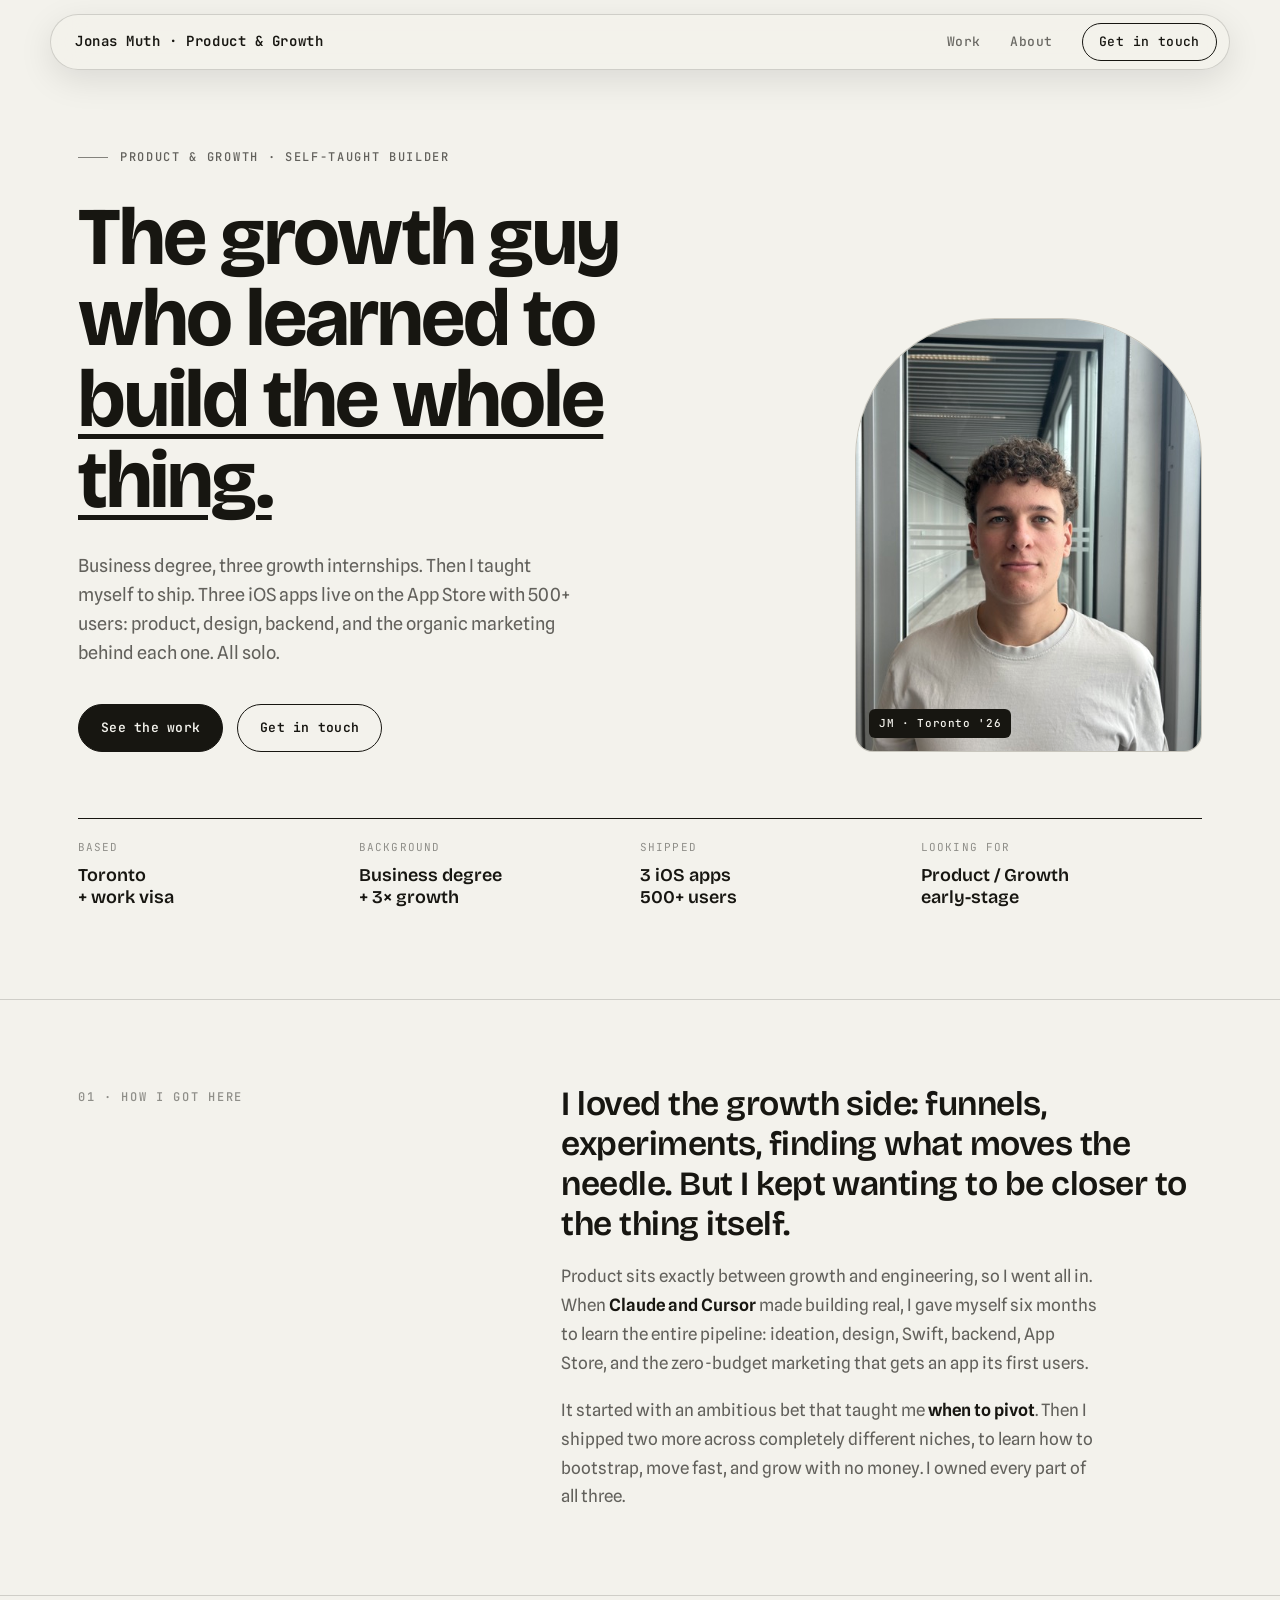
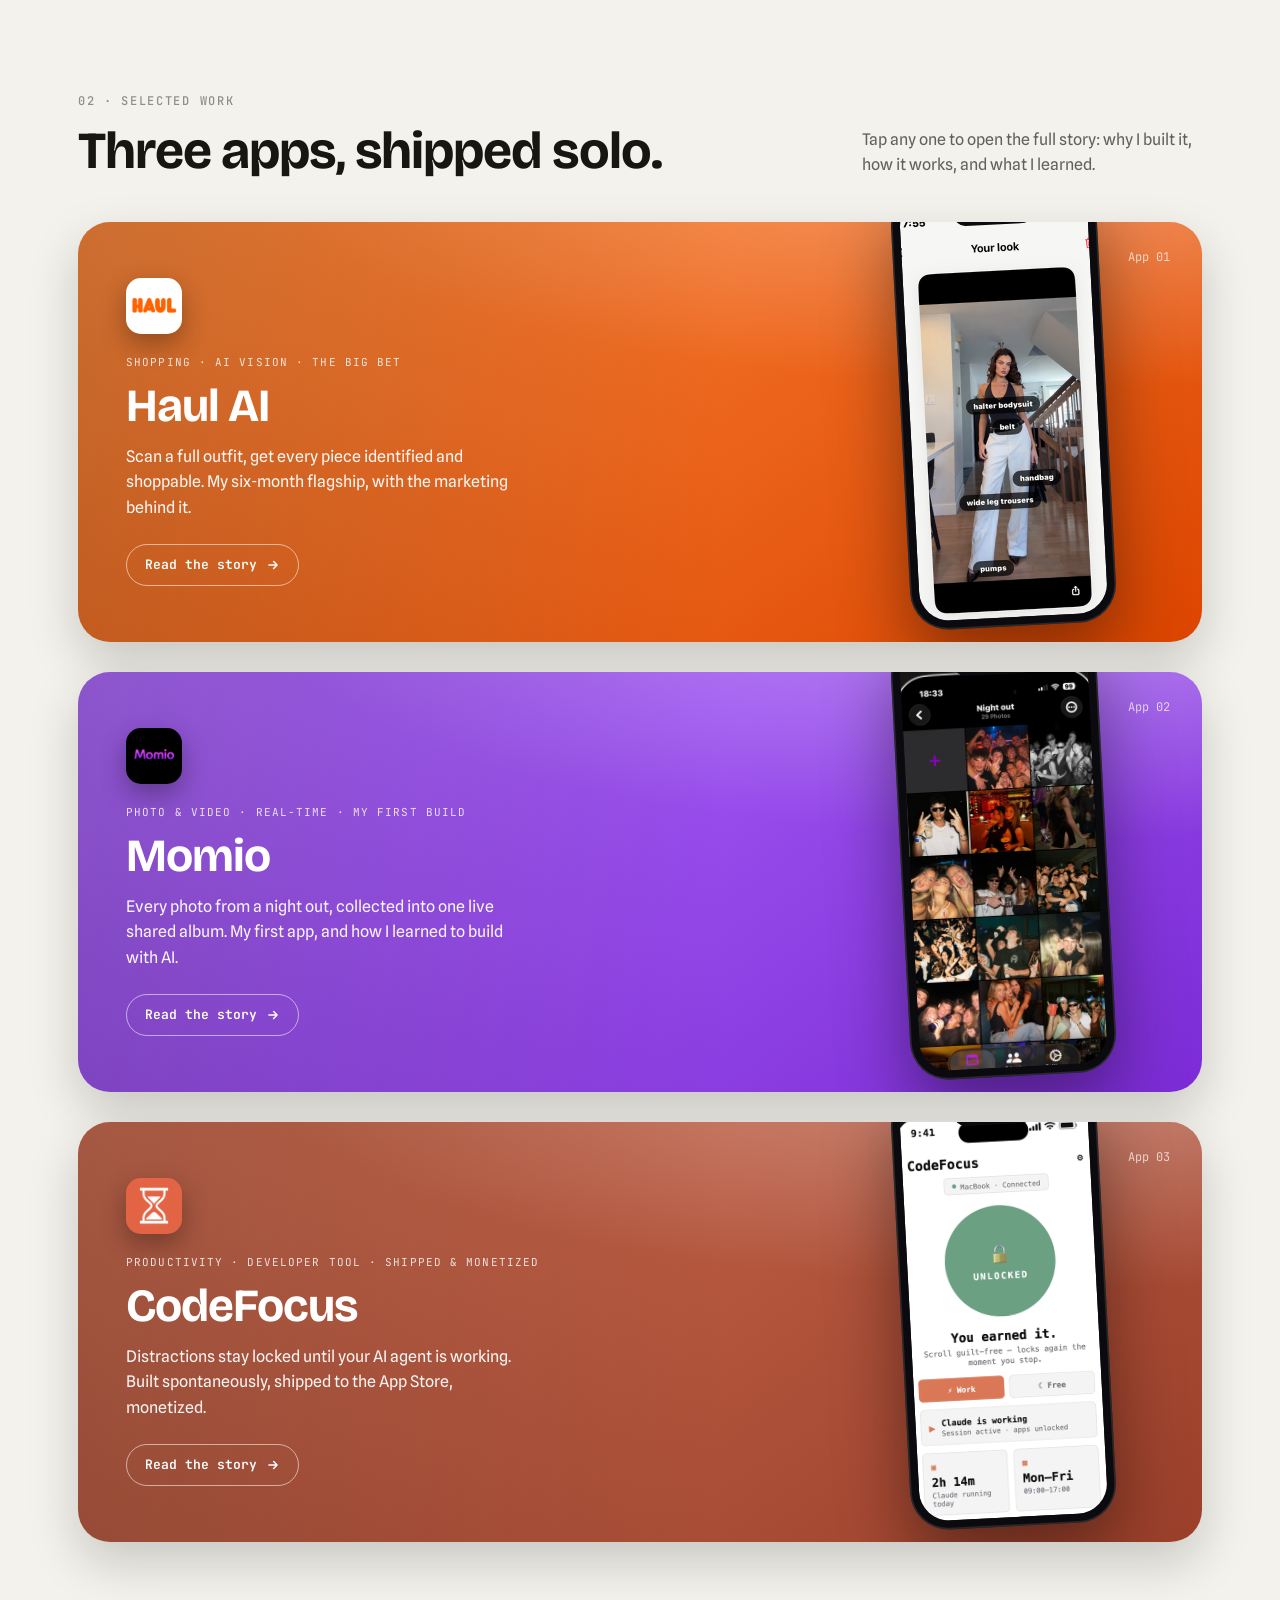
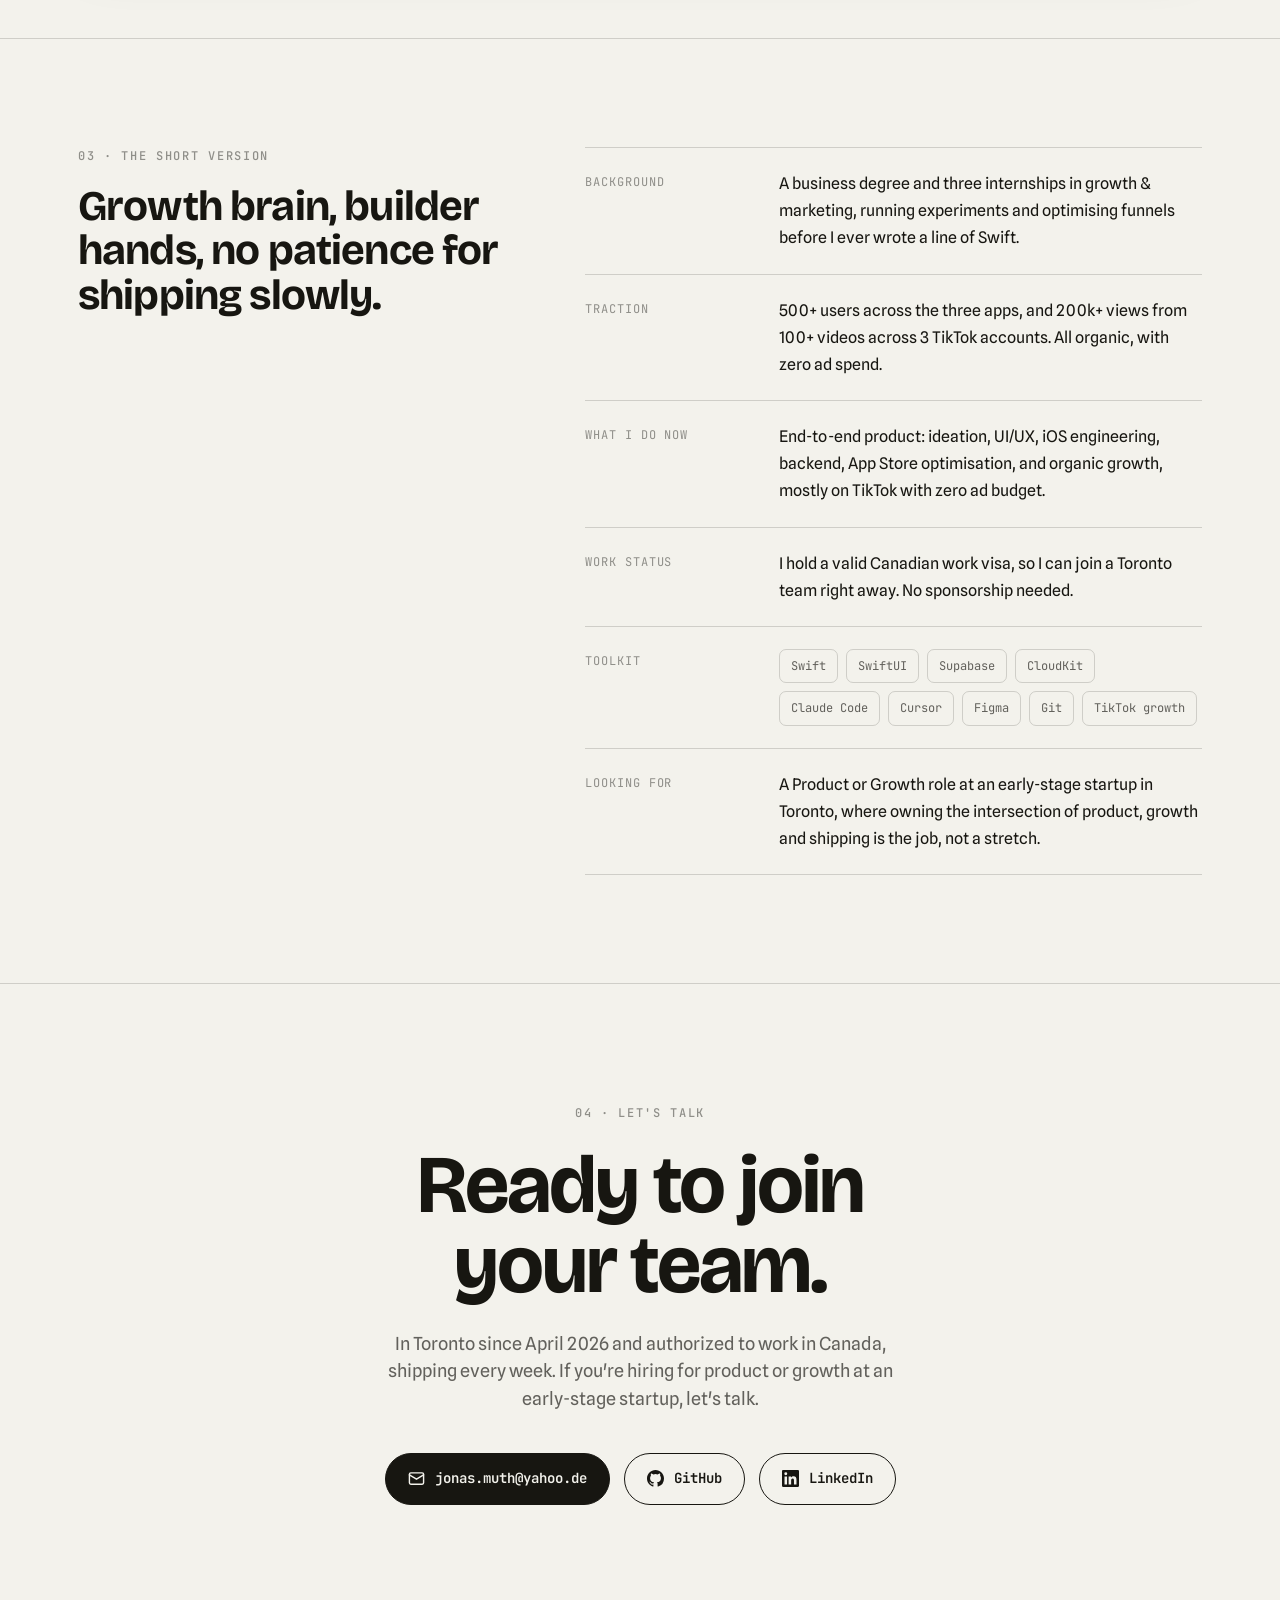
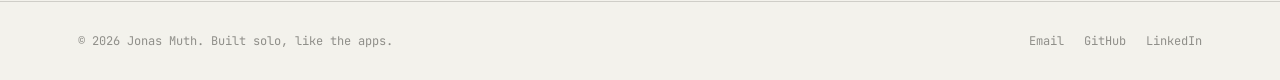
==== index.html @ eb4864bb "Fix oversized card screenshots: crop to clean app screen, object-fit cover - App Store screenshots w" ====
<!DOCTYPE html>
<html lang="en">
<head>
<meta charset="UTF-8">
<meta name="viewport" content="width=device-width, initial-scale=1.0">
<title>Jonas Muth · Product & Growth</title>
<meta name="description" content="Growth-trained, self-taught builder. Three iOS apps shipped solo with 500+ users. Product, design, backend and the organic marketing behind them. Based in Toronto, work-authorized.">
<meta property="og:title" content="Jonas Muth · Product & Growth">
<meta property="og:description" content="The growth guy who learned to build the whole thing. Three apps, shipped solo.">
<meta property="og:type" content="website">
<meta name="twitter:card" content="summary_large_image">
<link rel="preconnect" href="https://fonts.googleapis.com">
<link rel="preconnect" href="https://fonts.gstatic.com" crossorigin>
<link href="https://fonts.googleapis.com/css2?family=Bricolage+Grotesque:opsz,wght@12..96,500;12..96,600;12..96,700;12..96,800&family=Spline+Sans:wght@400;500;600&family=JetBrains+Mono:wght@400;500;600&family=Baloo+2:wght@600;700;800&display=swap" rel="stylesheet">
<link rel="stylesheet" href="style.css">
</head>
<body>

<nav>
  <div class="wrap nav-in">
    <a href="#top" class="brand">Jonas&nbsp;Muth · Product&nbsp;&amp;&nbsp;Growth</a>
    <div class="nav-links">
      <a href="#work">Work</a>
      <a href="#about">About</a>
      <a href="#contact" class="nav-cta mag">Get in touch</a>
    </div>
  </div>
</nav>

<!-- HERO -->
<header class="hero" id="top">
  <div class="wrap">
    <div class="hero-grid">
      <div>
        <div class="hero-eyebrow eyebrow rise"><span class="tick"></span>Product &amp; Growth · Self-taught builder</div>
        <h1 class="rise d1">The growth guy<br>who learned to<br><span class="u">build the whole thing.</span></h1>
        <p class="hero-dek rise d2">Business degree, three growth internships. Then I taught myself to ship. Three iOS apps live on the App Store with 500+ users: product, design, backend, and the organic marketing behind each one. All solo.</p>
        <div class="hero-actions rise d3">
          <a href="#work" class="btn btn-fill mag">See the work</a>
          <a href="#contact" class="btn btn-line mag">Get in touch</a>
        </div>
      </div>
      <div class="hero-portrait rise d2">
        <div class="portrait-frame"><img src="profile.jpg" alt="Jonas Muth"></div>
        <div class="portrait-cap mono">JM · Toronto '26</div>
      </div>
    </div>
    <dl class="ledger rise">
      <div><dt>Based</dt><dd>Toronto<br>+ work visa</dd></div>
      <div><dt>Background</dt><dd>Business degree<br>+ 3× growth</dd></div>
      <div><dt>Shipped</dt><dd>3 iOS apps<br>500+ users</dd></div>
      <div><dt>Looking for</dt><dd>Product / Growth<br>early-stage</dd></div>
    </dl>
  </div>
</header>

<!-- CREDO -->
<section class="credo">
  <div class="wrap credo-grid">
    <div class="credo-side rise"><span class="eyebrow">01 · How I got here</span></div>
    <div class="rise d1">
      <h2>I loved the growth side: funnels, experiments, finding what moves the needle. But I kept wanting to be closer to the thing itself.</h2>
      <p>Product sits exactly between growth and engineering, so I went all in. When <strong>Claude and Cursor</strong> made building real, I gave myself six months to learn the entire pipeline: ideation, design, Swift, backend, App Store, and the zero-budget marketing that gets an app its first users.</p>
      <p>It started with an ambitious bet that taught me <strong>when to pivot</strong>. Then I shipped two more across completely different niches, to learn how to bootstrap, move fast, and grow with no money. I owned every part of all three.</p>
    </div>
  </div>
</section>

<!-- SELECTED WORK -->
<section class="work" id="work">
  <div class="wrap">
    <div class="work-head">
      <div class="rise">
        <span class="eyebrow">02 · Selected work</span>
        <h2>Three apps, shipped solo.</h2>
      </div>
      <p class="rise d1">Tap any one to open the full story: why I built it, how it works, and what I learned.</p>
    </div>

    <div class="cards">
      <a class="card rise" href="haul.html" style="--g1:#FF8A3D;--g2:#DC4500;--ink:#fff">
        <div class="card-copy">
          <img src="haul-icon.png" alt="Haul AI" class="card-ic">
          <div class="card-kicker">Shopping · AI vision · The big bet</div>
          <div class="card-name">Haul AI</div>
          <p class="card-line">Scan a full outfit, get every piece identified and shoppable. My six-month flagship, with the marketing behind it.</p>
          <span class="card-go">Read the story <svg viewBox="0 0 24 24" fill="none" stroke="currentColor" stroke-width="2.5" stroke-linecap="round" stroke-linejoin="round"><path d="M5 12h14M13 6l6 6-6 6"/></svg></span>
        </div>
        <div class="card-stage">
          <div class="phone"><span class="phone-island"></span><img src="card-haul.png" alt="Haul app preview" loading="lazy"></div>
        </div>
        <span class="card-arrow">App 01</span>
      </a>

      <a class="card rise d1" href="momio.html" style="--g1:#B06BFF;--g2:#7C2BD6;--ink:#fff">
        <div class="card-copy">
          <img src="momio-icon.png" alt="Momio" class="card-ic">
          <div class="card-kicker">Photo &amp; Video · Real-time · My first build</div>
          <div class="card-name">Momio</div>
          <p class="card-line">Every photo from a night out, collected into one live shared album. My first app, and how I learned to build with AI.</p>
          <span class="card-go">Read the story <svg viewBox="0 0 24 24" fill="none" stroke="currentColor" stroke-width="2.5" stroke-linecap="round" stroke-linejoin="round"><path d="M5 12h14M13 6l6 6-6 6"/></svg></span>
        </div>
        <div class="card-stage">
          <div class="phone"><span class="phone-island"></span><img src="card-momio.png" alt="Momio app preview" loading="lazy"></div>
        </div>
        <span class="card-arrow">App 02</span>
      </a>

      <a class="card rise d2" href="codefocus.html" style="--g1:#CE6E52;--g2:#9B3F2A;--ink:#fff">
        <div class="card-copy">
          <img src="codefocus-icon.png" alt="CodeFocus" class="card-ic">
          <div class="card-kicker">Productivity · Developer tool · Shipped &amp; monetized</div>
          <div class="card-name">CodeFocus</div>
          <p class="card-line">Distractions stay locked until your AI agent is working. Built spontaneously, shipped to the App Store, monetized.</p>
          <span class="card-go">Read the story <svg viewBox="0 0 24 24" fill="none" stroke="currentColor" stroke-width="2.5" stroke-linecap="round" stroke-linejoin="round"><path d="M5 12h14M13 6l6 6-6 6"/></svg></span>
        </div>
        <div class="card-stage">
          <div class="phone"><span class="phone-island"></span><img src="card-codefocus.png" alt="CodeFocus app preview" loading="lazy"></div>
        </div>
        <span class="card-arrow">App 03</span>
      </a>
    </div>
  </div>
</section>

<!-- ABOUT -->
<section class="about" id="about">
  <div class="wrap about-grid">
    <div class="rise">
      <span class="eyebrow">03 · The short version</span>
      <h2>Growth brain, builder hands, no patience for shipping slowly.</h2>
    </div>
    <dl class="about-rows rise d1">
      <div class="arow"><dt>Background</dt><dd>A business degree and three internships in growth &amp; marketing, running experiments and optimising funnels before I ever wrote a line of Swift.</dd></div>
      <div class="arow"><dt>Traction</dt><dd>500+ users across the three apps, and 200k+ views from 100+ videos across 3 TikTok accounts. All organic, with zero ad spend.</dd></div>
      <div class="arow"><dt>What I do now</dt><dd>End-to-end product: ideation, UI/UX, iOS engineering, backend, App Store optimisation, and organic growth, mostly on TikTok with zero ad budget.</dd></div>
      <div class="arow"><dt>Work status</dt><dd>I hold a valid Canadian work visa, so I can join a Toronto team right away. No sponsorship needed.</dd></div>
      <div class="arow"><dt>Toolkit</dt><dd><div class="tags"><span>Swift</span><span>SwiftUI</span><span>Supabase</span><span>CloudKit</span><span>Claude Code</span><span>Cursor</span><span>Figma</span><span>Git</span><span>TikTok growth</span></div></dd></div>
      <div class="arow"><dt>Looking for</dt><dd>A Product or Growth role at an early-stage startup in Toronto, where owning the intersection of product, growth and shipping is the job, not a stretch.</dd></div>
    </dl>
  </div>
</section>

<!-- CONTACT -->
<section class="contact" id="contact">
  <div class="wrap">
    <span class="eyebrow rise">04 · Let's talk</span>
    <h2 class="rise d1">Ready to join<br>your team.</h2>
    <p class="rise d2">In Toronto since April 2026 and authorized to work in Canada, shipping every week. If you're hiring for product or growth at an early-stage startup, let's talk.</p>
    <div class="contact-links rise d2">
      <a class="clink primary mag" href="mailto:jonas.muth@yahoo.de">
        <svg viewBox="0 0 24 24" fill="none" stroke="currentColor" stroke-width="2" stroke-linecap="round" stroke-linejoin="round"><rect x="2" y="4" width="20" height="16" rx="2"/><path d="m22 7-10 6L2 7"/></svg>
        jonas.muth@yahoo.de</a>
      <a class="clink mag" href="https://github.com/jonasmuth04-pixel" target="_blank" rel="noopener">
        <svg viewBox="0 0 24 24" fill="currentColor"><path d="M12 0C5.37 0 0 5.37 0 12c0 5.3 3.44 9.8 8.21 11.39.6.11.82-.26.82-.58v-2.23c-3.34.73-4.04-1.42-4.04-1.42-.55-1.39-1.34-1.76-1.34-1.76-1.08-.74.09-.73.09-.73 1.2.09 1.83 1.24 1.83 1.24 1.07 1.83 2.81 1.3 3.5 1 .1-.78.42-1.3.76-1.6-2.66-.3-5.47-1.33-5.47-5.93 0-1.31.47-2.38 1.24-3.22-.13-.3-.54-1.52.12-3.18 0 0 1-.32 3.3 1.23a11.5 11.5 0 0 1 6 0c2.28-1.55 3.29-1.23 3.29-1.23.66 1.66.25 2.88.12 3.18.77.84 1.23 1.91 1.23 3.22 0 4.61-2.81 5.63-5.49 5.92.43.37.81 1.1.81 2.22v3.29c0 .32.22.7.83.58A12 12 0 0 0 24 12c0-6.63-5.37-12-12-12z"/></svg>
        GitHub</a>
      <a class="clink mag" href="https://linkedin.com/in/jonasmuth" target="_blank" rel="noopener">
        <svg viewBox="0 0 24 24" fill="currentColor"><path d="M20.45 20.45h-3.55v-5.57c0-1.33-.03-3.04-1.85-3.04-1.86 0-2.14 1.45-2.14 2.94v5.67H9.35V9h3.41v1.56h.05c.48-.9 1.64-1.85 3.37-1.85 3.6 0 4.27 2.37 4.27 5.46v6.28zM5.34 7.43a2.06 2.06 0 1 1 0-4.12 2.06 2.06 0 0 1 0 4.12zM7.12 20.45H3.56V9h3.56v11.45zM22.22 0H1.77C.79 0 0 .77 0 1.73v20.54C0 23.23.79 24 1.77 24h20.45c.98 0 1.78-.77 1.78-1.73V1.73C24 .77 23.2 0 22.22 0z"/></svg>
        LinkedIn</a>
    </div>
  </div>
</section>

<footer>
  <div class="wrap foot">
    <span>© 2026 Jonas Muth. Built solo, like the apps.</span>
    <span class="foot-l">
      <a href="mailto:jonas.muth@yahoo.de">Email</a>
      <a href="https://github.com/jonasmuth04-pixel" target="_blank" rel="noopener">GitHub</a>
      <a href="https://linkedin.com/in/jonasmuth" target="_blank" rel="noopener">LinkedIn</a>
    </span>
  </div>
</footer>

<script src="app.js"></script>
</body>
</html>
---- style.css ----
/* =========================================================
   Jonas Muth · shared styles (homepage + app case studies)
   One consistent frame; app pages re-theme via body.theme-*
   ========================================================= */
:root{
  --bg:#F3F2EC;
  --bg-2:#EAE8DF;
  --fg:#171611;
  --muted:rgba(23,22,17,.66);
  --faint:rgba(23,22,17,.45);
  --line:rgba(23,22,17,.16);
  --line-soft:rgba(23,22,17,.09);
  --accent:#171611;
  --btn-bg:#171611;
  --btn-fg:#F3F2EC;
  --cur:#171611;

  --display:'Bricolage Grotesque',sans-serif;
  --body:'Spline Sans',-apple-system,BlinkMacSystemFont,sans-serif;
  --mono:'JetBrains Mono',ui-monospace,monospace;
  --round:'Baloo 2',sans-serif;
}

/* ---- app themes (applied to <body>) ---- */
body.theme-haul{
  --bg:#FFFFFF;--bg-2:#FFF6EF;--fg:#171411;
  --muted:rgba(23,20,17,.66);--faint:rgba(23,20,17,.45);
  --line:rgba(23,20,17,.14);--line-soft:rgba(23,20,17,.08);
  --accent:#FF5A00;--btn-bg:#FF5A00;--btn-fg:#fff;--cur:#FF5A00;
}
body.theme-momio{
  --bg:#0A0810;--bg-2:#140e1d;--fg:#F3EAFB;
  --muted:rgba(243,234,251,.72);--faint:rgba(243,234,251,.45);
  --line:rgba(243,234,251,.16);--line-soft:rgba(243,234,251,.08);
  --accent:#C77DFF;--btn-bg:#A855F7;--btn-fg:#fff;--cur:#C77DFF;
}
body.theme-cf{
  --bg:#BD5740;--bg-2:#a8482f;--fg:#FBEEE4;
  --muted:rgba(251,238,228,.82);--faint:rgba(251,238,228,.55);
  --line:rgba(251,238,228,.22);--line-soft:rgba(251,238,228,.12);
  --accent:#FFF6EE;--btn-bg:#2C1109;--btn-fg:#FBEEE4;--cur:#FBEEE4;
}

*,*::before,*::after{margin:0;padding:0;box-sizing:border-box}
html{scroll-behavior:smooth;-webkit-font-smoothing:antialiased;-moz-osx-font-smoothing:grayscale}
body{font-family:var(--body);background:var(--bg);color:var(--fg);line-height:1.55;overflow-x:hidden;transition:background .3s,color .3s}
a{color:inherit;text-decoration:none}
img{display:block;max-width:100%}
::selection{background:var(--accent);color:var(--bg)}
:focus-visible{outline:2.5px solid currentColor;outline-offset:3px;border-radius:2px}

.wrap{max-width:1180px;margin:0 auto;padding:0 28px}
.narrow{max-width:780px}
.mono{font-family:var(--mono);font-weight:500;letter-spacing:.02em}
.eyebrow{font-family:var(--mono);font-size:12px;font-weight:500;letter-spacing:.14em;text-transform:uppercase}

/* ============ NAV (floating pill) ============ */
nav{position:fixed;top:14px;left:0;right:0;z-index:200}
.nav-in{display:flex;align-items:center;justify-content:space-between;height:56px;
  padding:0 12px 0 24px;border-radius:999px;
  background:color-mix(in srgb,var(--bg) 80%,transparent);
  backdrop-filter:blur(16px) saturate(1.4);-webkit-backdrop-filter:blur(16px) saturate(1.4);
  border:1px solid var(--line);box-shadow:0 10px 34px rgba(0,0,0,.10)}
.brand{font-family:var(--mono);font-weight:600;font-size:14px;letter-spacing:.04em}
.nav-links{display:flex;align-items:center;gap:30px}
.nav-links a{font-family:var(--mono);font-size:13px;font-weight:500;letter-spacing:.03em;opacity:.62;transition:opacity .2s}
.nav-links a:hover{opacity:1}
.nav-cta{border:1.5px solid currentColor;border-radius:999px;padding:8px 16px;opacity:1!important}

/* ============ BUTTONS ============ */
.btn{font-family:var(--mono);font-size:13px;font-weight:600;letter-spacing:.02em;padding:13px 22px;border-radius:999px;border:1.5px solid var(--fg);transition:transform .18s,background .18s,color .18s,gap .2s;cursor:pointer;display:inline-flex;align-items:center;gap:8px}
.btn svg{width:15px;height:15px}
.btn-fill{background:var(--btn-bg);color:var(--btn-fg);border-color:var(--btn-bg)}
.btn-fill:hover{transform:translateY(-2px)}
.btn-line:hover{background:var(--fg);color:var(--bg)}
body.theme-momio .btn-fill{background:linear-gradient(120deg,#A855F7,#FF5BD8);border-color:transparent}

/* ============ HERO (homepage) ============ */
.hero{padding:148px 0 86px;border-bottom:1px solid var(--line)}
.hero-grid{display:grid;grid-template-columns:1.35fr .65fr;gap:56px;align-items:end}
.hero-eyebrow{display:flex;align-items:center;gap:12px;color:var(--muted);margin-bottom:30px}
.hero-eyebrow .tick{width:30px;height:1px;background:var(--fg);opacity:.5}
.hero h1{font-family:var(--display);font-weight:700;font-size:clamp(40px,6.4vw,82px);line-height:.99;letter-spacing:-.025em}
.hero h1 .u{text-decoration:underline;text-decoration-thickness:.06em;text-underline-offset:.1em}
.hero-dek{margin-top:30px;max-width:46ch;font-size:18px;color:var(--muted);line-height:1.62}
.hero-actions{margin-top:36px;display:flex;gap:14px;flex-wrap:wrap}
.hero-portrait{position:relative}
.portrait-frame{position:relative;aspect-ratio:4/5;border-radius:140px 140px 18px 18px;overflow:hidden;border:1px solid var(--line);background:var(--bg-2)}
.portrait-frame img{width:100%;height:100%;object-fit:cover;object-position:center 38%;filter:grayscale(.12) contrast(1.02)}
.portrait-cap{position:absolute;left:14px;bottom:14px;font-family:var(--mono);font-size:11px;letter-spacing:.06em;background:var(--fg);color:var(--bg);padding:6px 10px;border-radius:6px}

.ledger{margin-top:66px;border-top:1px solid var(--fg);display:grid;grid-template-columns:repeat(4,1fr)}
.ledger div{padding:20px 22px 4px 0}
.ledger dt{font-family:var(--mono);font-size:11px;letter-spacing:.1em;text-transform:uppercase;color:var(--faint);margin-bottom:8px}
.ledger dd{font-family:var(--display);font-weight:600;font-size:18px;line-height:1.25}

/* ============ CREDO ============ */
.credo{padding:84px 0;border-bottom:1px solid var(--line)}
.credo-grid{display:grid;grid-template-columns:.4fr .6fr;gap:56px}
.credo .eyebrow{color:var(--faint)}
.credo h2{font-family:var(--display);font-weight:600;font-size:clamp(24px,3vw,34px);line-height:1.18;letter-spacing:-.015em}
.credo p{font-size:17px;color:var(--muted);line-height:1.7;margin-top:18px;max-width:54ch}
.credo p strong{color:var(--fg);font-weight:600}
.credo-side{align-self:start;position:sticky;top:96px}

/* ============ SELECTED WORK (homepage cards) ============ */
.work{padding:96px 0;border-bottom:1px solid var(--line)}
.work-head{display:flex;align-items:flex-end;justify-content:space-between;gap:24px;margin-bottom:44px}
.work-head .eyebrow{color:var(--faint);display:block;margin-bottom:14px}
.work-head h2{font-family:var(--display);font-weight:700;font-size:clamp(30px,4.4vw,52px);letter-spacing:-.02em;line-height:1.02}
.work-head p{color:var(--muted);font-size:16px;max-width:34ch}

.cards{display:flex;flex-direction:column;gap:30px}

/* gradient showcase card with embedded iPhone preview */
.card{position:relative;display:grid;grid-template-columns:1.1fr .9fr;gap:24px;align-items:center;
  min-height:420px;padding:46px 48px;border-radius:32px;overflow:hidden;color:var(--ink);
  background:linear-gradient(145deg,var(--g1),var(--g2));
  box-shadow:0 20px 50px rgba(0,0,0,.18);
  transition:transform .4s cubic-bezier(.2,.7,.2,1),box-shadow .4s;
  transform-origin:center;will-change:transform}
.card::before{content:"";position:absolute;inset:0;z-index:0;pointer-events:none;
  background:radial-gradient(130% 92% at 90% -12%,rgba(255,255,255,.30),transparent 56%)}
.card::after{content:"";position:absolute;inset:0;z-index:0;pointer-events:none;
  background:linear-gradient(90deg,rgba(0,0,0,.20),transparent 58%)}
.card:hover{transform:scale(1.025);box-shadow:0 46px 100px rgba(0,0,0,.30);z-index:5}

.card-copy{position:relative;z-index:2}
.card-ic{width:56px;height:56px;border-radius:15px;box-shadow:0 10px 26px rgba(0,0,0,.30);margin-bottom:20px}
.card-kicker{font-family:var(--mono);font-size:11px;letter-spacing:.1em;text-transform:uppercase;color:var(--ink);opacity:.82;margin-bottom:12px}
.card-name{font-family:var(--display);font-weight:700;font-size:clamp(30px,3.6vw,46px);letter-spacing:-.02em;line-height:1.02}
.card-line{font-size:16px;color:var(--ink);opacity:.94;margin-top:14px;max-width:40ch;line-height:1.58}
.card-go{display:inline-flex;align-items:center;gap:9px;font-family:var(--mono);font-size:13px;font-weight:600;margin-top:24px;
  border:1.5px solid color-mix(in srgb,var(--ink) 55%,transparent);padding:10px 18px;border-radius:999px;
  transition:gap .22s,background .22s,border-color .22s}
.card-go svg{width:14px;height:14px;transition:transform .2s}
.card:hover .card-go{background:color-mix(in srgb,var(--ink) 16%,transparent);border-color:transparent;gap:13px}
.card:hover .card-go svg{transform:translateX(3px)}
.card-arrow{position:absolute;top:26px;right:32px;z-index:2;font-family:var(--mono);font-size:12px;color:var(--ink);opacity:.7;white-space:nowrap}

/* phone mockup — bleeds off the bottom edge, straightens on hover */
.card-stage{position:relative;align-self:stretch;z-index:1}
.phone{position:absolute;right:8%;bottom:-30px;width:206px;aspect-ratio:9/19.3;padding:9px;border-radius:38px;background:#0b0b0f;
  box-shadow:0 30px 70px rgba(0,0,0,.42),inset 0 0 0 1.6px rgba(255,255,255,.12);
  transform:rotate(-3deg);transform-origin:bottom center;
  transition:transform .4s cubic-bezier(.2,.7,.2,1)}
.card:hover .phone{transform:rotate(0deg) translateY(-10px)}
.phone img{width:100%;height:100%;object-fit:cover;object-position:center top;border-radius:30px;display:block}
.phone-island{position:absolute;top:19px;left:50%;transform:translateX(-50%);width:78px;height:21px;background:#0b0b0f;border-radius:12px;z-index:3}

/* ============ ABOUT ============ */
.about{padding:108px 0;border-bottom:1px solid var(--line)}
.about-grid{display:grid;grid-template-columns:.42fr .58fr;gap:60px}
.about .eyebrow{color:var(--faint);display:block;margin-bottom:18px}
.about h2{font-family:var(--display);font-weight:700;font-size:clamp(28px,3.6vw,42px);letter-spacing:-.02em;line-height:1.06}
.about-rows{display:flex;flex-direction:column}
.arow{display:grid;grid-template-columns:170px 1fr;gap:24px;padding:22px 0;border-top:1px solid var(--line)}
.arow:last-child{border-bottom:1px solid var(--line)}
.arow dt{font-family:var(--mono);font-size:12px;letter-spacing:.08em;text-transform:uppercase;color:var(--faint);padding-top:3px}
.arow dd{font-size:16px;line-height:1.7;color:var(--fg)}
.tags{display:flex;flex-wrap:wrap;gap:8px}
.tags span{font-family:var(--mono);font-size:12px;border:1px solid var(--line);border-radius:7px;padding:6px 11px;color:var(--muted)}

/* ============ CONTACT ============ */
.contact{padding:120px 0 96px;text-align:center}
.contact .eyebrow{color:var(--faint);display:block;margin-bottom:22px}
.contact h2{font-family:var(--display);font-weight:700;font-size:clamp(38px,6.4vw,84px);line-height:.98;letter-spacing:-.025em}
.contact p{max-width:46ch;margin:24px auto 40px;color:var(--muted);font-size:18px}
.contact-links{display:flex;gap:14px;justify-content:center;flex-wrap:wrap}
.clink{display:inline-flex;align-items:center;gap:10px;font-family:var(--mono);font-size:14px;font-weight:600;padding:14px 22px;border-radius:999px;border:1.5px solid var(--fg);transition:transform .18s,background .18s,color .18s}
.clink:hover{transform:translateY(-2px);background:var(--fg);color:var(--bg)}
.clink svg{width:17px;height:17px}
.clink.primary{background:var(--btn-bg);color:var(--btn-fg);border-color:var(--btn-bg)}

/* ============ FOOTER ============ */
footer{padding:30px 0;border-top:1px solid var(--line)}
.foot{display:flex;align-items:center;justify-content:space-between;font-family:var(--mono);font-size:12px;color:var(--faint)}
.foot a{transition:color .2s}.foot a:hover{color:var(--fg)}
.foot-l{display:flex;gap:20px}

/* =========================================================
   APP CASE-STUDY PAGE
   ========================================================= */
.case{padding:128px 0 0}
.crumb{font-family:var(--mono);font-size:12px;letter-spacing:.06em;color:var(--faint);margin-bottom:34px;display:flex;gap:8px;align-items:center}
.crumb a:hover{color:var(--fg)}
.case-hero{display:grid;grid-template-columns:1.1fr .9fr;gap:60px;align-items:center}
.case-icon{width:72px;height:72px;border-radius:17px;box-shadow:0 12px 32px rgba(0,0,0,.2);margin-bottom:24px}
.case-kicker{font-family:var(--mono);font-size:12px;letter-spacing:.12em;text-transform:uppercase;color:var(--accent);margin-bottom:14px}
.case h1{font-size:clamp(46px,6.6vw,84px);line-height:.96;letter-spacing:-.02em;margin-bottom:20px}
.case-lede{font-size:21px;color:var(--muted);line-height:1.5;max-width:30ch;margin-bottom:30px}
.case-shot{width:300px;justify-self:center;border-radius:30px;box-shadow:0 44px 100px rgba(0,0,0,.36)}
body.theme-momio .case-shot,body.theme-cf .case-shot{border:1px solid var(--line)}

/* app display fonts */
body.theme-haul .case h1,body.theme-momio .case h1{font-family:var(--round);font-weight:800}
body.theme-cf .case h1{font-family:var(--display);font-weight:700}
body.theme-haul .case h1{color:var(--accent)}
body.theme-momio .case h1{background:linear-gradient(120deg,#C77DFF,#FF5BD8);-webkit-background-clip:text;background-clip:text;-webkit-text-fill-color:transparent}

/* meta + tech */
.meta{display:grid;grid-template-columns:repeat(4,1fr);gap:1px;background:var(--line);border:1px solid var(--line);border-radius:16px;overflow:hidden;margin:80px 0 28px}
.meta div{background:var(--bg);padding:20px 22px}
.meta dt{font-family:var(--mono);font-size:11px;letter-spacing:.1em;text-transform:uppercase;color:var(--faint);margin-bottom:8px}
.meta dd{font-family:var(--display);font-weight:600;font-size:16px;line-height:1.3}
.meta dd a{color:var(--accent)}
.techrow{display:flex;flex-wrap:wrap;gap:8px;margin-bottom:8px}
.techrow span{font-family:var(--mono);font-size:12px;font-weight:500;padding:6px 12px;border-radius:999px;border:1px solid var(--line);color:var(--muted)}

/* sections */
.sec{padding:64px 0;border-top:1px solid var(--line)}
.sec:first-of-type{border-top:0}
.sec-num{font-family:var(--mono);font-size:12px;letter-spacing:.12em;color:var(--accent);margin-bottom:14px}
.sec h2{font-family:var(--display);font-weight:700;font-size:clamp(26px,3.4vw,40px);letter-spacing:-.02em;line-height:1.08;margin-bottom:22px;max-width:20ch}
.sec p{font-size:17px;line-height:1.75;color:var(--muted);max-width:64ch;margin-bottom:16px}
.sec p strong{color:var(--fg);font-weight:600}
.howlist{list-style:none;margin:8px 0 0;max-width:64ch}
.howlist li{position:relative;padding:16px 0 16px 30px;border-top:1px solid var(--line-soft);font-size:16px;line-height:1.6;color:var(--muted)}
.howlist li::before{content:"";position:absolute;left:0;top:23px;width:9px;height:9px;border-radius:3px;background:var(--accent)}
.howlist li b{color:var(--fg);font-weight:600}

/* stat callout */
.callout{display:flex;flex-wrap:wrap;gap:44px;padding:38px 0 6px}
.callout div{display:flex;flex-direction:column}
.callout b{font-family:var(--round);font-weight:800;font-size:clamp(34px,5vw,52px);line-height:1;color:var(--accent)}
body.theme-cf .callout b{color:var(--fg)}
.callout span{font-family:var(--mono);font-size:12px;letter-spacing:.05em;text-transform:uppercase;color:var(--faint);margin-top:9px}

/* next-app CTA */
.next{padding:50px 0 90px;border-top:1px solid var(--line)}
.next a{display:flex;align-items:center;justify-content:space-between;gap:24px;padding:34px 36px;border:1px solid var(--line);border-radius:22px;background:var(--bg-2);transition:transform .25s,box-shadow .25s}
.next a:hover{transform:translateY(-3px);box-shadow:0 24px 56px rgba(0,0,0,.16)}
.next .nx-lab{font-family:var(--mono);font-size:11px;letter-spacing:.1em;text-transform:uppercase;color:var(--faint);margin-bottom:8px}
.next .nx-name{font-family:var(--display);font-weight:700;font-size:clamp(26px,3.4vw,40px);letter-spacing:-.01em}
.next .nx-arrow{font-size:30px}

/* ============ MOTION ============ */
.rise{opacity:0;transform:translateY(22px);transition:opacity .7s cubic-bezier(.2,.7,.2,1),transform .7s cubic-bezier(.2,.7,.2,1)}
.rise.in{opacity:1;transform:none}
.d1{transition-delay:.06s}.d2{transition-delay:.12s}.d3{transition-delay:.18s}

/* ============ CUSTOM CURSOR ============ */
.cursor-dot,.cursor-ring{position:fixed;top:0;left:0;z-index:9999;pointer-events:none;border-radius:50%;opacity:0;transition:opacity .35s}
.cursor-dot{width:6px;height:6px;background:var(--cur);margin:-3px 0 0 -3px}
.cursor-ring{width:36px;height:36px;border:1.5px solid var(--cur);margin:-18px 0 0 -18px;
  transition:width .26s cubic-bezier(.2,.7,.2,1),height .26s cubic-bezier(.2,.7,.2,1),margin .26s cubic-bezier(.2,.7,.2,1),background .26s,opacity .35s}
.cursor-ring.hot{width:58px;height:58px;margin:-29px 0 0 -29px;background:color-mix(in srgb,var(--cur) 14%,transparent)}
.cursor-ring.tap{width:26px;height:26px;margin:-13px 0 0 -13px}
body.cur-on{cursor:none}
body.cur-on a,body.cur-on button,body.cur-on .tilt{cursor:none}
body.cur-on.cur-live .cursor-dot,body.cur-on.cur-live .cursor-ring{opacity:1}
.mag{will-change:transform}
.tilt{transition:transform .3s cubic-bezier(.2,.7,.2,1)}

/* ============ RESPONSIVE ============ */
@media(max-width:920px){
  .hero-grid{grid-template-columns:1fr;gap:40px}
  .hero-portrait{max-width:300px}
  .ledger{grid-template-columns:1fr 1fr}
  .ledger div{padding-bottom:16px}
  .credo-grid,.about-grid{grid-template-columns:1fr;gap:30px}
  .credo-side{position:static}
  .work-head{flex-direction:column;align-items:flex-start}
  .card{grid-template-columns:1fr;min-height:0;padding:34px 28px 0;gap:0;overflow:hidden}
  .card:hover{transform:none}
  .card-stage{min-height:368px;margin-top:26px}
  .phone{position:absolute;left:50%;right:auto;bottom:-40px;transform:translateX(-50%) rotate(0);width:208px}
  .card:hover .phone{transform:translateX(-50%) translateY(-8px)}
  .card-arrow{display:none}
  .case-hero{grid-template-columns:1fr;gap:42px}
  .case-shot{order:-1}
  .meta{grid-template-columns:1fr 1fr}
  .nav-links a:not(.nav-cta){display:none}
}
@media(max-width:560px){
  .wrap{padding:0 20px}
  .hero{padding:120px 0 64px}
  .hero h1{font-size:33px;line-height:1.06}
  .hero h1 br{display:none}
  .ledger,.meta{grid-template-columns:1fr}
  .arow{grid-template-columns:1fr;gap:8px}
  .foot{flex-direction:column;gap:14px}
  .callout{gap:28px}
}
@media(prefers-reduced-motion:reduce){
  html{scroll-behavior:auto}
  .rise{opacity:1;transform:none;transition:none}
}
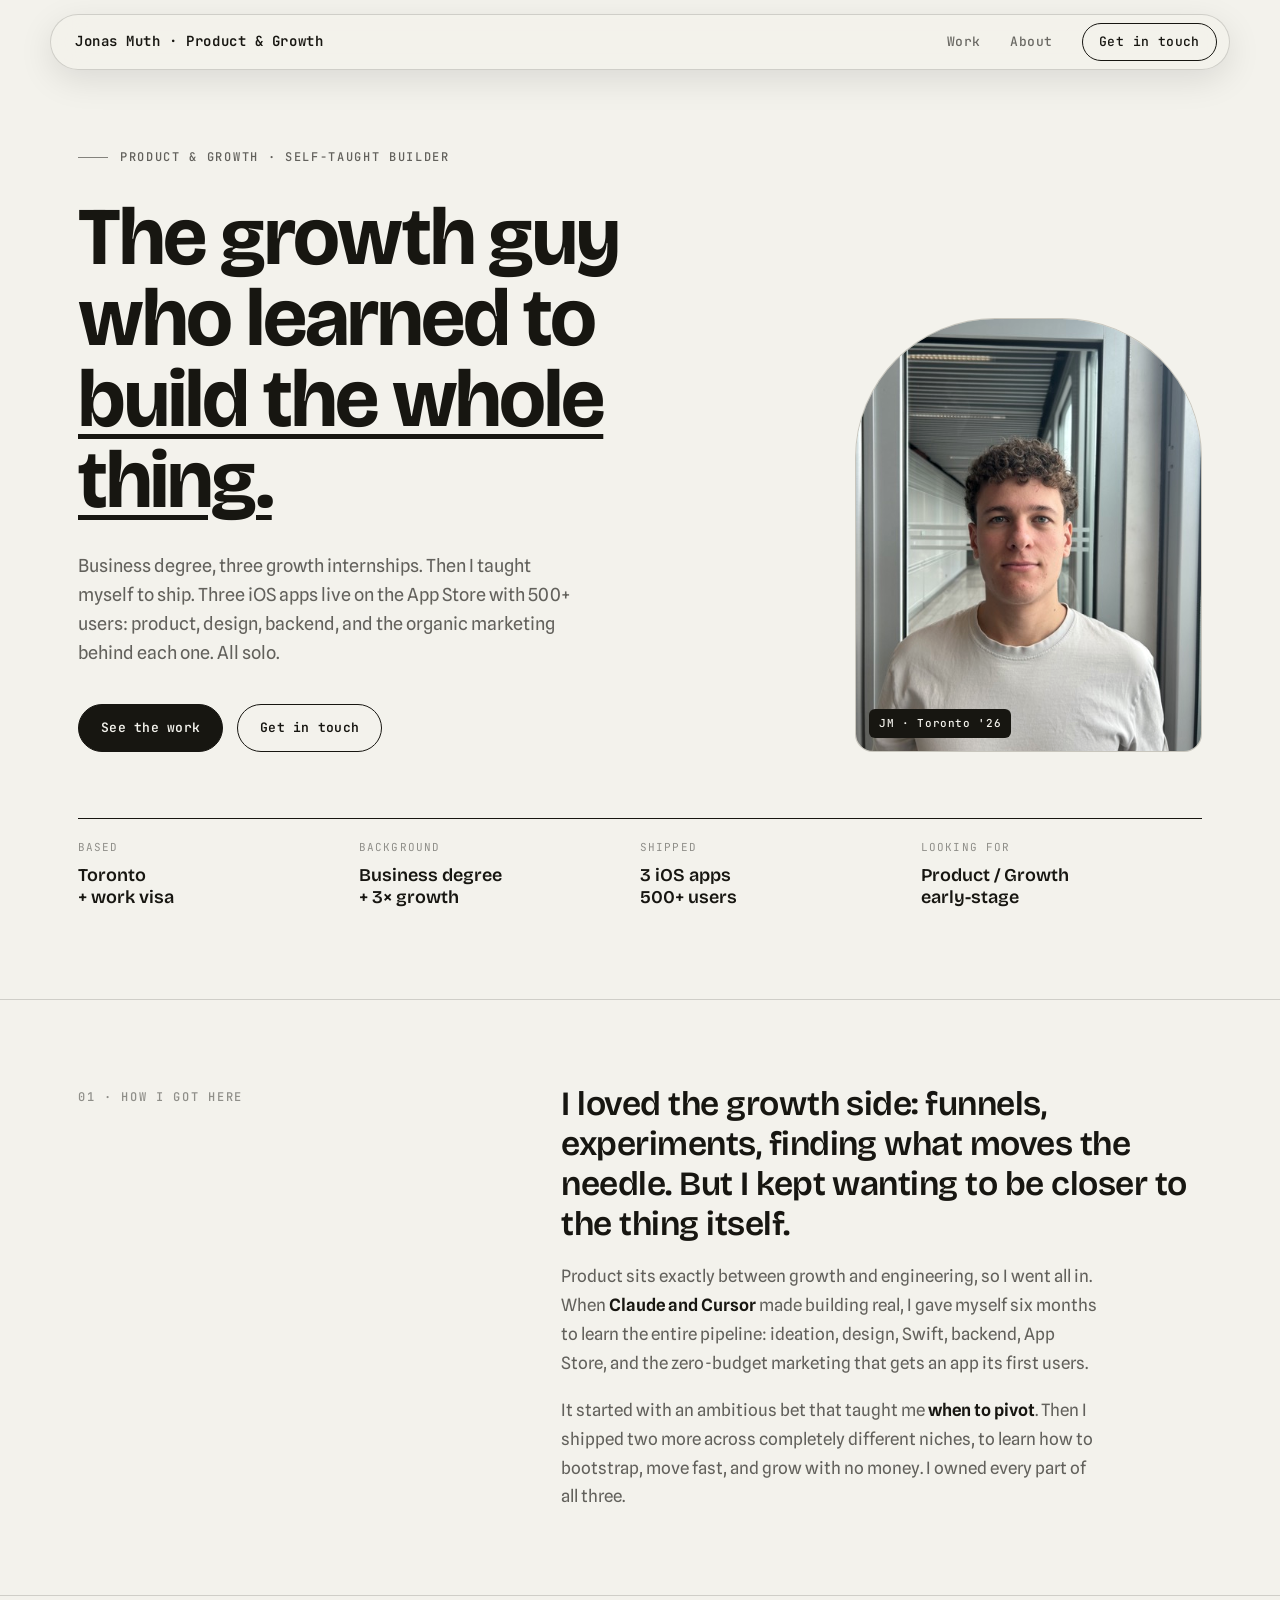
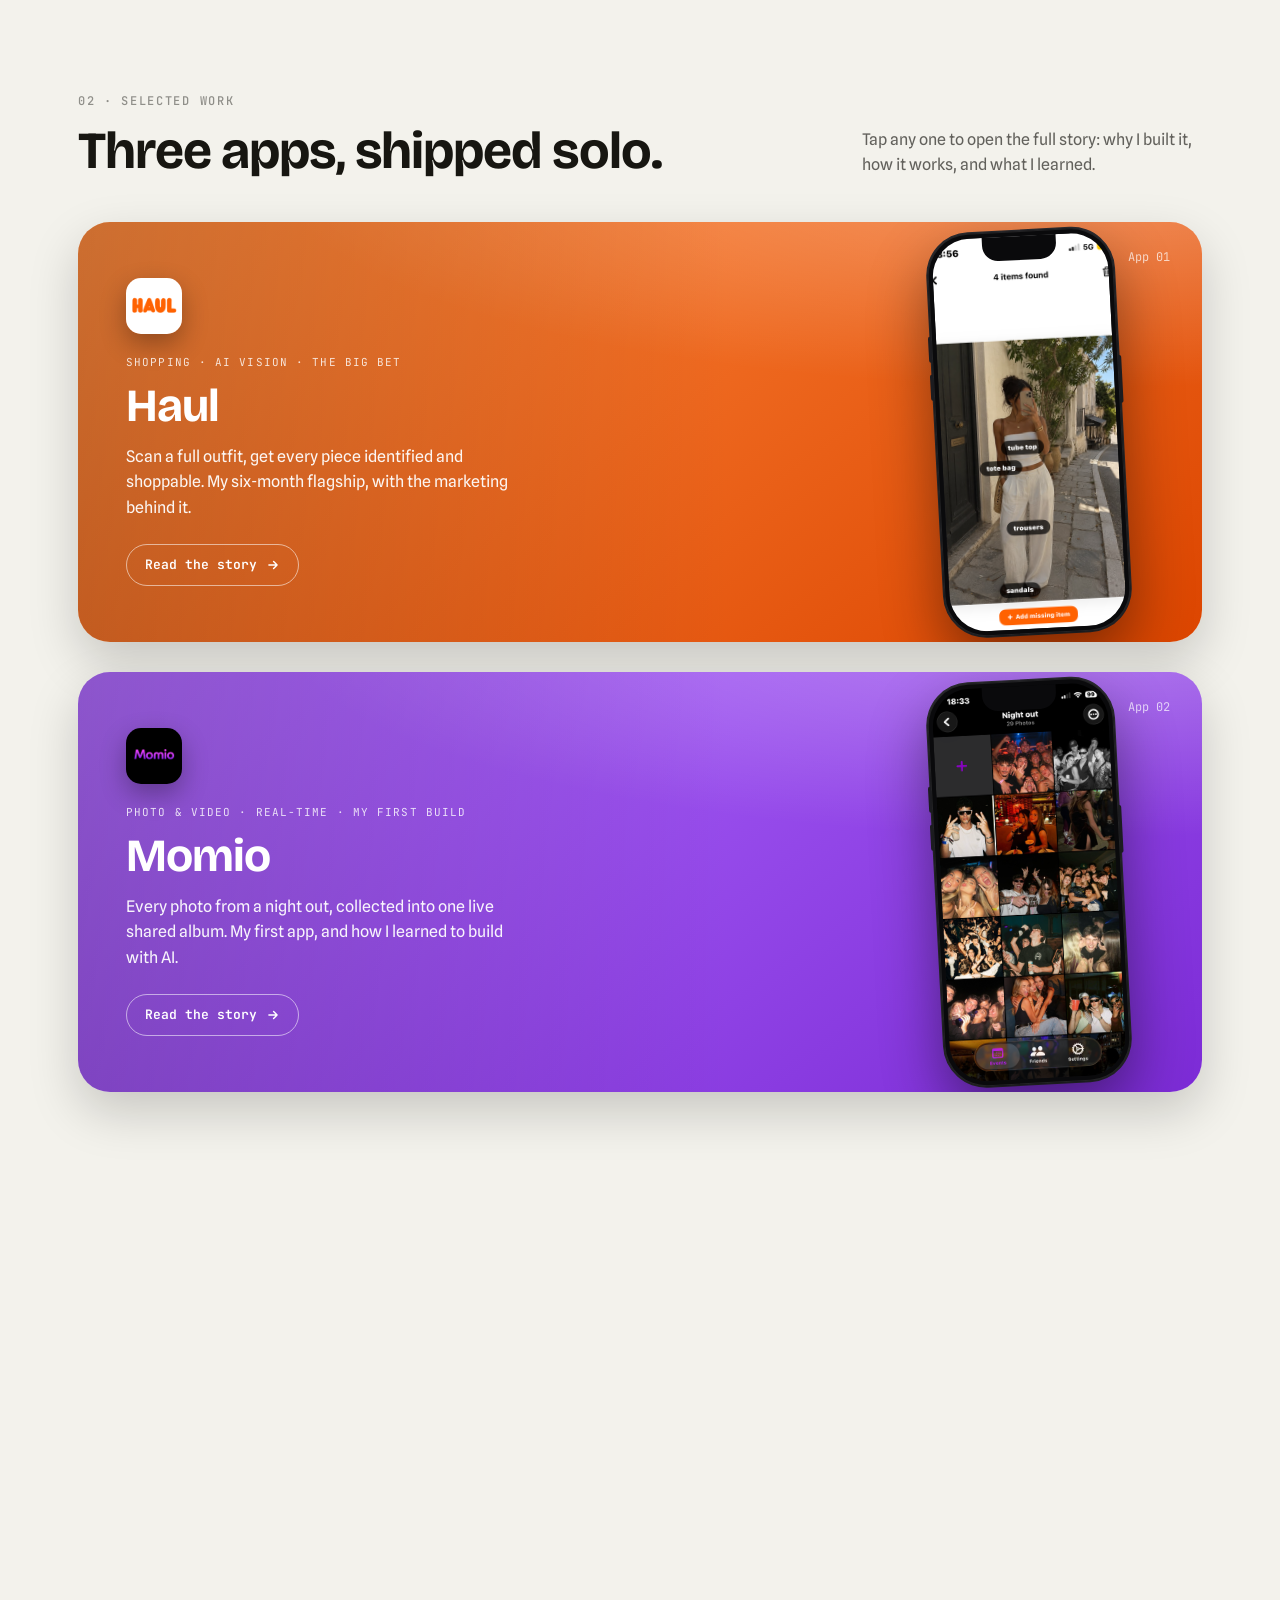
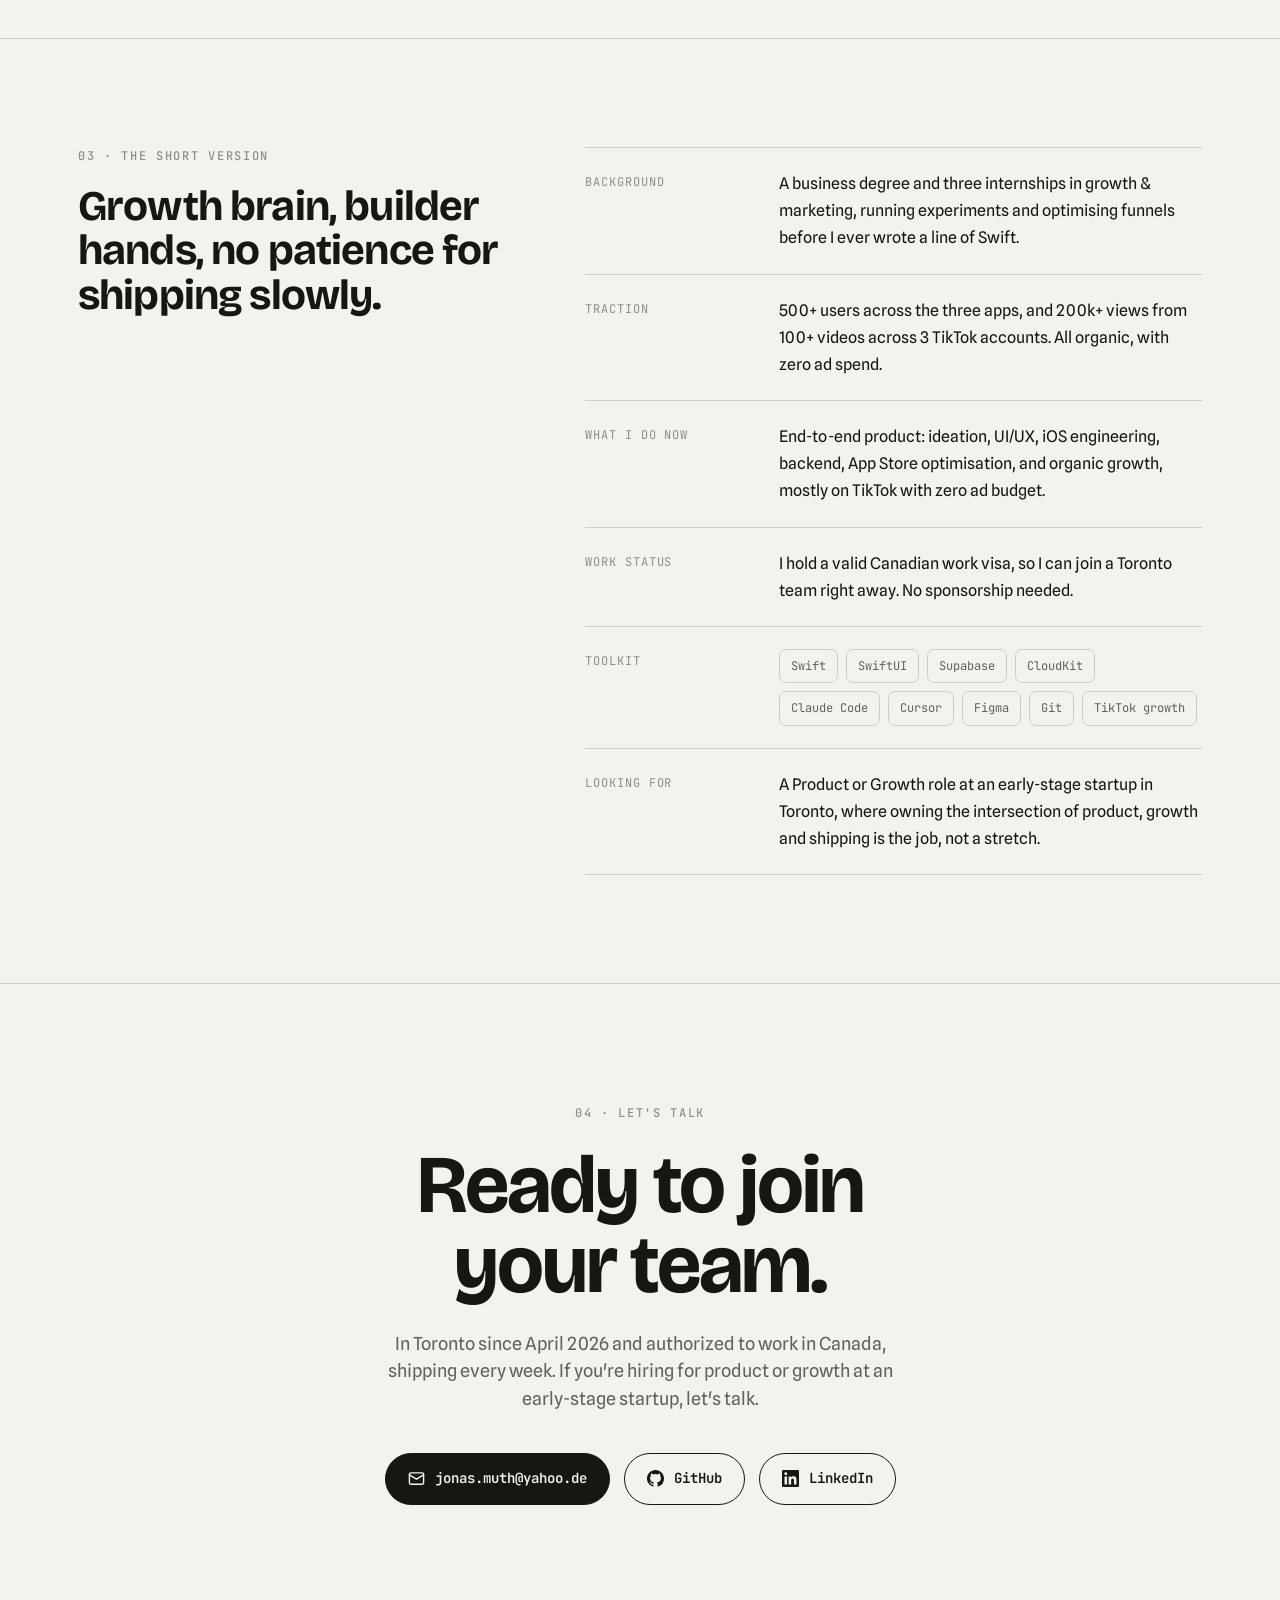
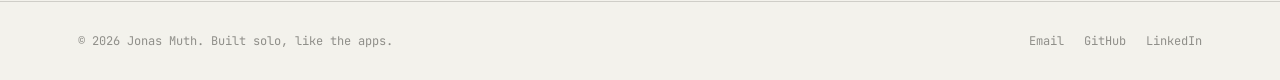
==== commit fe0558ee: "Refine iPhone 14 frame (thinner bezel, flush notch), add Momio screenshot, crop Haul white, rename H" ====
--- a/index.html
+++ b/index.html
@@ -80,9 +80,9 @@
     <div class="cards">
       <a class="card rise" href="haul.html" style="--g1:#FF8A3D;--g2:#DC4500;--ink:#fff">
         <div class="card-copy">
-          <img src="haul-icon.png" alt="Haul AI" class="card-ic">
+          <img src="haul-icon.png" alt="Haul" class="card-ic">
           <div class="card-kicker">Shopping · AI vision · The big bet</div>
-          <div class="card-name">Haul AI</div>
+          <div class="card-name">Haul</div>
           <p class="card-line">Scan a full outfit, get every piece identified and shoppable. My six-month flagship, with the marketing behind it.</p>
           <span class="card-go">Read the story <svg viewBox="0 0 24 24" fill="none" stroke="currentColor" stroke-width="2.5" stroke-linecap="round" stroke-linejoin="round"><path d="M5 12h14M13 6l6 6-6 6"/></svg></span>
         </div>
--- a/style.css
+++ b/style.css
@@ -140,13 +140,20 @@
 
 /* phone mockup — bleeds off the bottom edge, straightens on hover */
 .card-stage{position:relative;align-self:stretch;z-index:1}
-.phone{position:absolute;right:8%;bottom:-30px;width:206px;aspect-ratio:9/19.3;padding:9px;border-radius:38px;background:#0b0b0f;
-  box-shadow:0 30px 70px rgba(0,0,0,.42),inset 0 0 0 1.6px rgba(255,255,255,.12);
-  transform:rotate(-3deg);transform-origin:bottom center;
+/* iPhone 14 mockup */
+.phone{position:absolute;right:7%;top:50%;width:186px;aspect-ratio:1170/2532;padding:5px;border-radius:42px;
+  background:#0a0a0c;
+  box-shadow:0 26px 60px rgba(0,0,0,.45),0 0 0 1.5px #2c2c30,inset 0 0 0 1px rgba(255,255,255,.10);
+  transform:translateY(-50%) rotate(-3deg);transform-origin:center;
   transition:transform .4s cubic-bezier(.2,.7,.2,1)}
-.card:hover .phone{transform:rotate(0deg) translateY(-10px)}
-.phone img{width:100%;height:100%;object-fit:cover;object-position:center top;border-radius:30px;display:block}
-.phone-island{position:absolute;top:19px;left:50%;transform:translateX(-50%);width:78px;height:21px;background:#0b0b0f;border-radius:12px;z-index:3}
+.card:hover .phone{transform:translateY(calc(-50% - 8px)) rotate(0deg)}
+.phone img{width:100%;height:100%;object-fit:cover;object-position:center top;border-radius:38px;display:block}
+/* notch flush at the top, same colour as the bezel */
+.phone-island{position:absolute;top:5px;left:50%;transform:translateX(-50%);width:40%;height:24px;background:#0a0a0c;border-radius:0 0 16px 16px;z-index:4}
+/* side buttons (left: volume up + down, right: side button) */
+.phone::before{content:"";position:absolute;left:-3px;top:25%;width:3px;height:26px;background:#1c1c20;border-radius:2px 0 0 2px;z-index:-1;
+  box-shadow:0 38px 0 0 #1c1c20}
+.phone::after{content:"";position:absolute;right:-3px;top:32%;width:3px;height:48px;background:#1c1c20;border-radius:0 2px 2px 0;z-index:-1}
 
 /* ============ ABOUT ============ */
 .about{padding:108px 0;border-bottom:1px solid var(--line)}
@@ -263,9 +270,9 @@
   .work-head{flex-direction:column;align-items:flex-start}
   .card{grid-template-columns:1fr;min-height:0;padding:34px 28px 0;gap:0;overflow:hidden}
   .card:hover{transform:none}
-  .card-stage{min-height:368px;margin-top:26px}
-  .phone{position:absolute;left:50%;right:auto;bottom:-40px;transform:translateX(-50%) rotate(0);width:208px}
-  .card:hover .phone{transform:translateX(-50%) translateY(-8px)}
+  .card-stage{min-height:400px;margin-top:18px}
+  .phone{position:absolute;left:50%;right:auto;top:50%;bottom:auto;transform:translate(-50%,-50%) rotate(0);width:178px}
+  .card:hover .phone{transform:translate(-50%,-50%) translateY(-8px)}
   .card-arrow{display:none}
   .case-hero{grid-template-columns:1fr;gap:42px}
   .case-shot{order:-1}
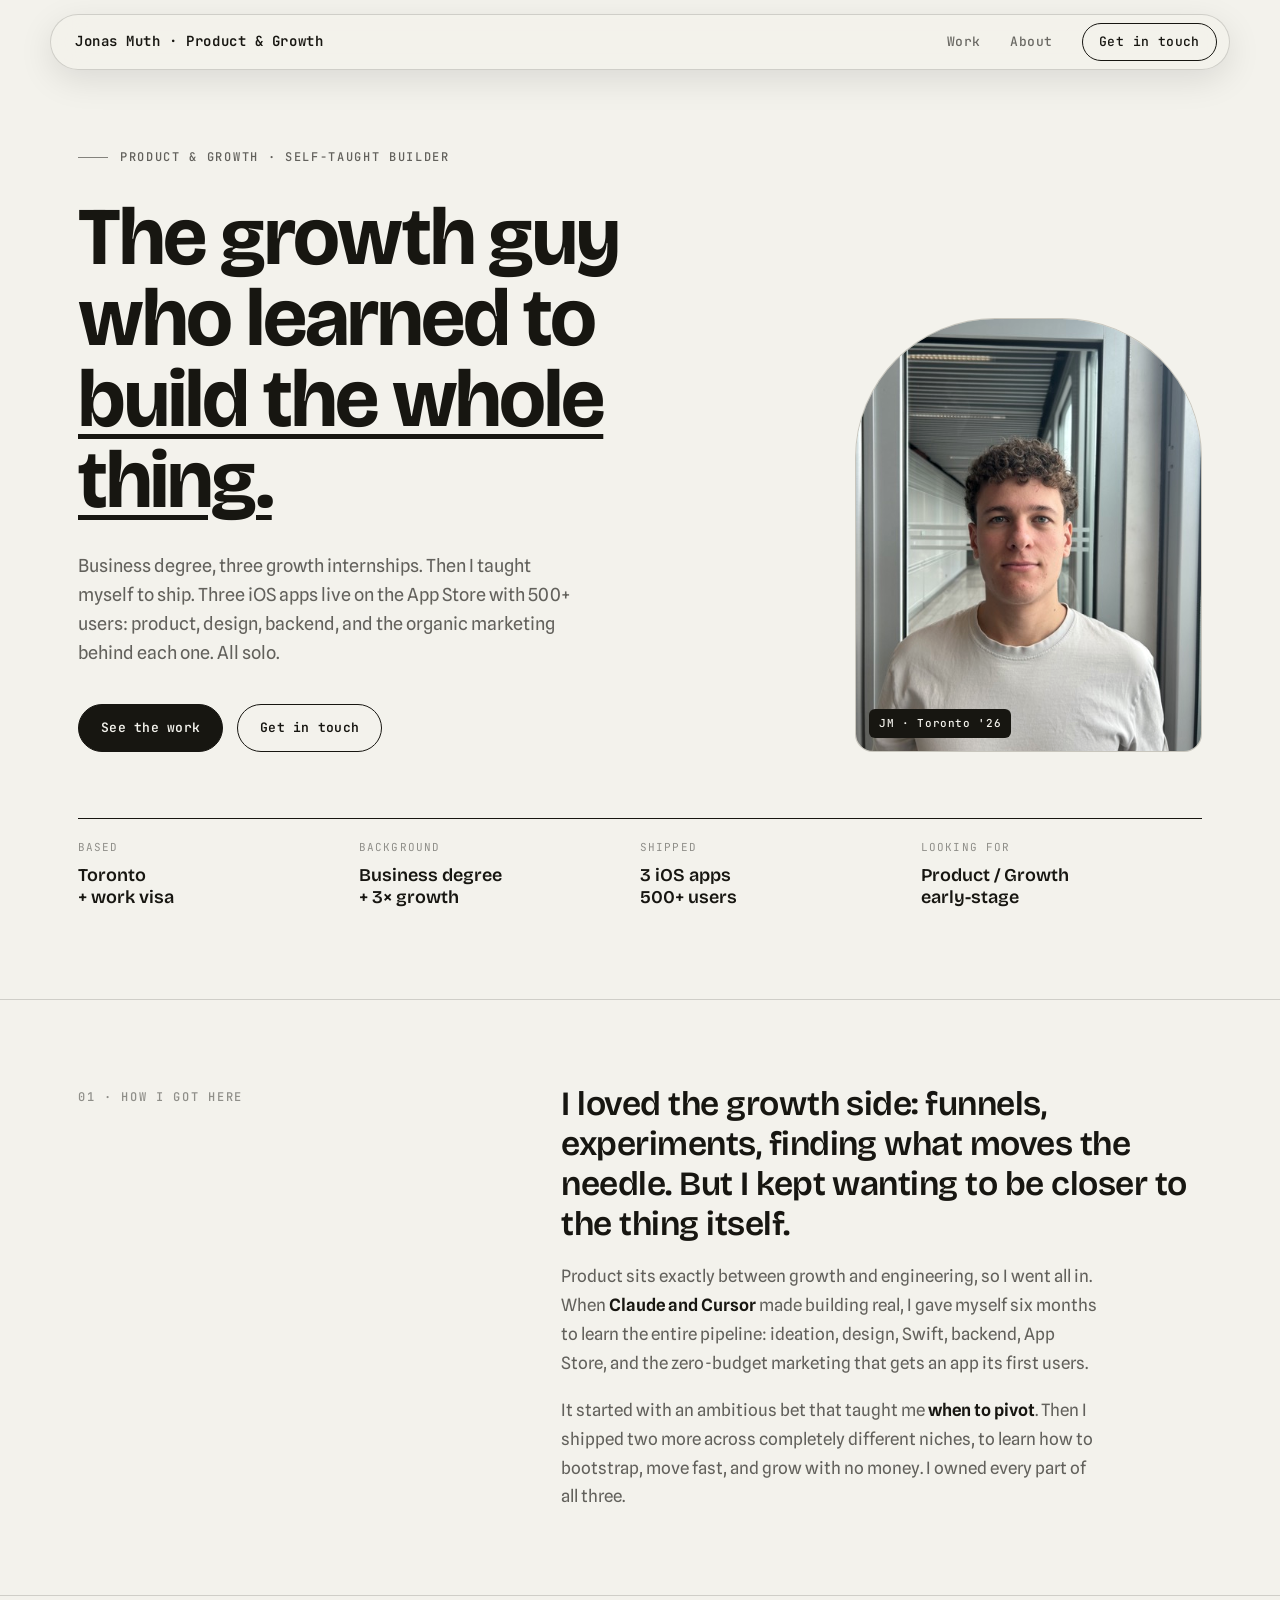
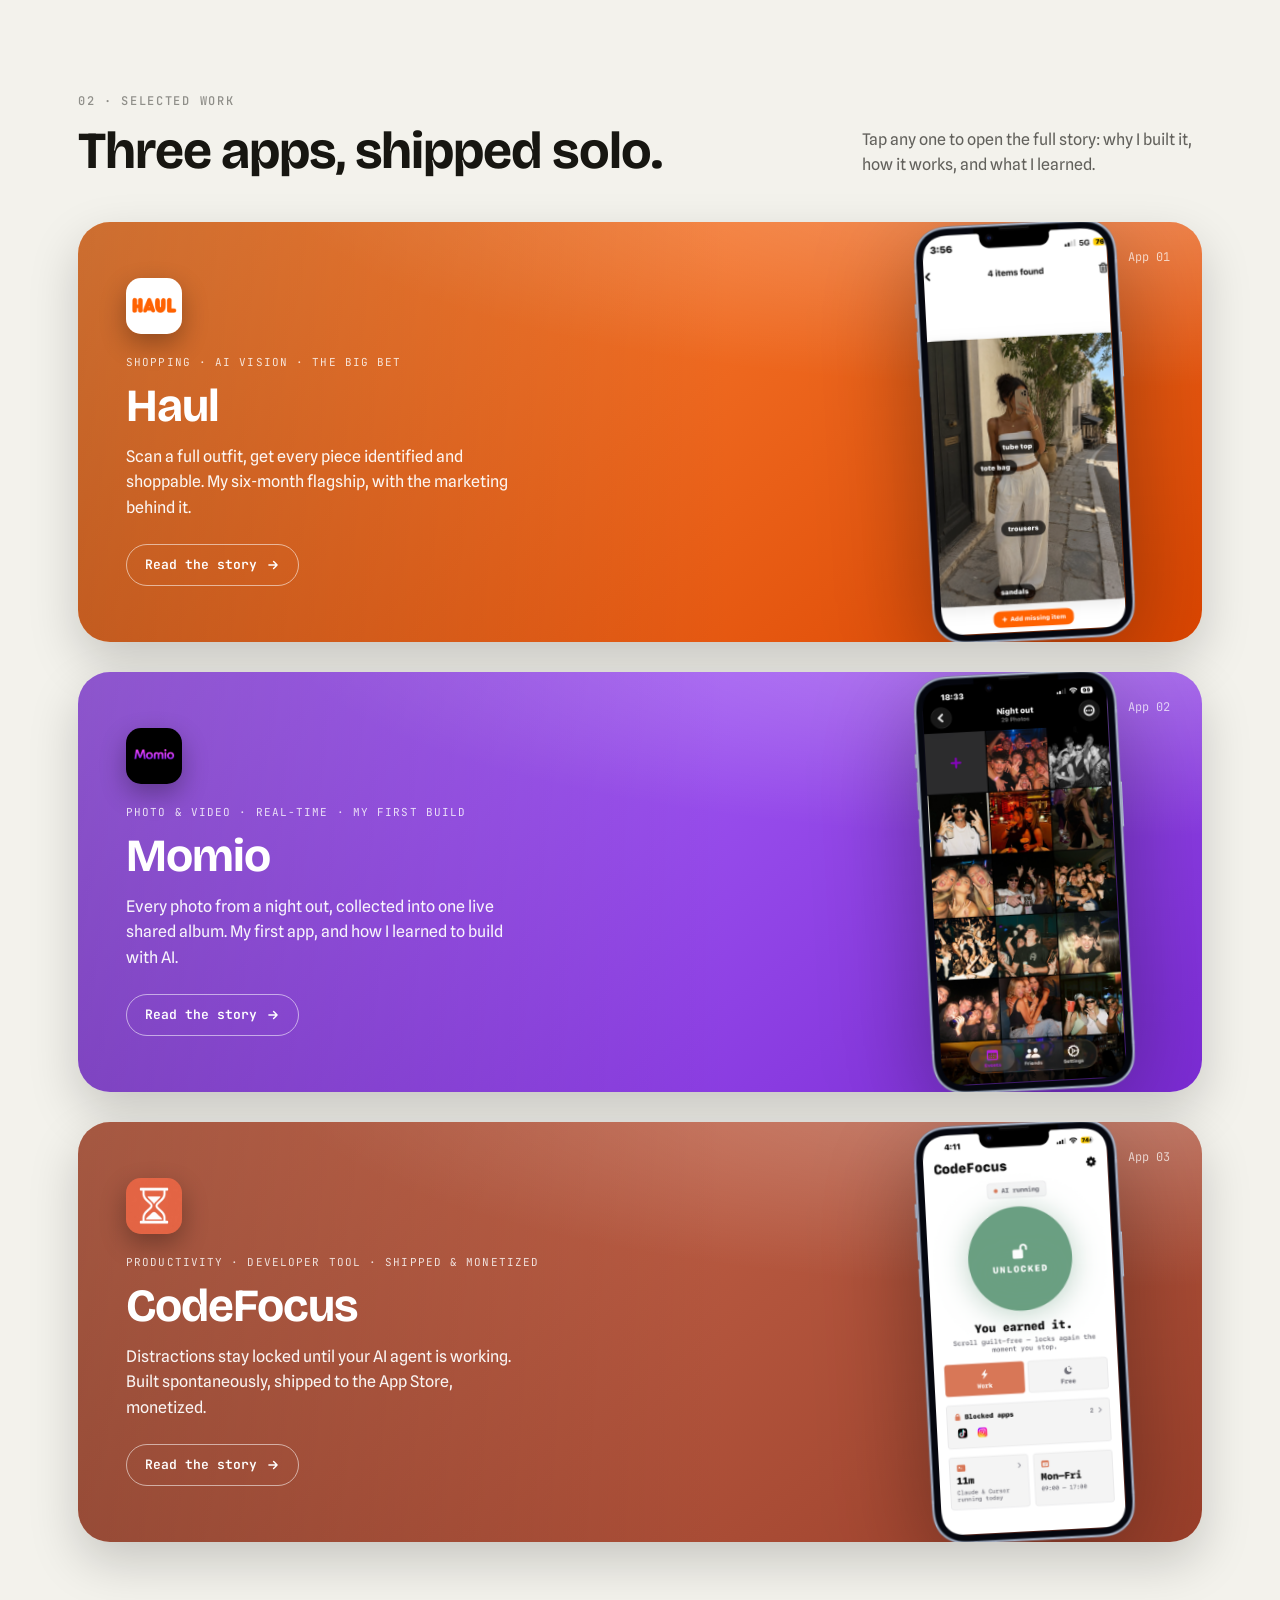
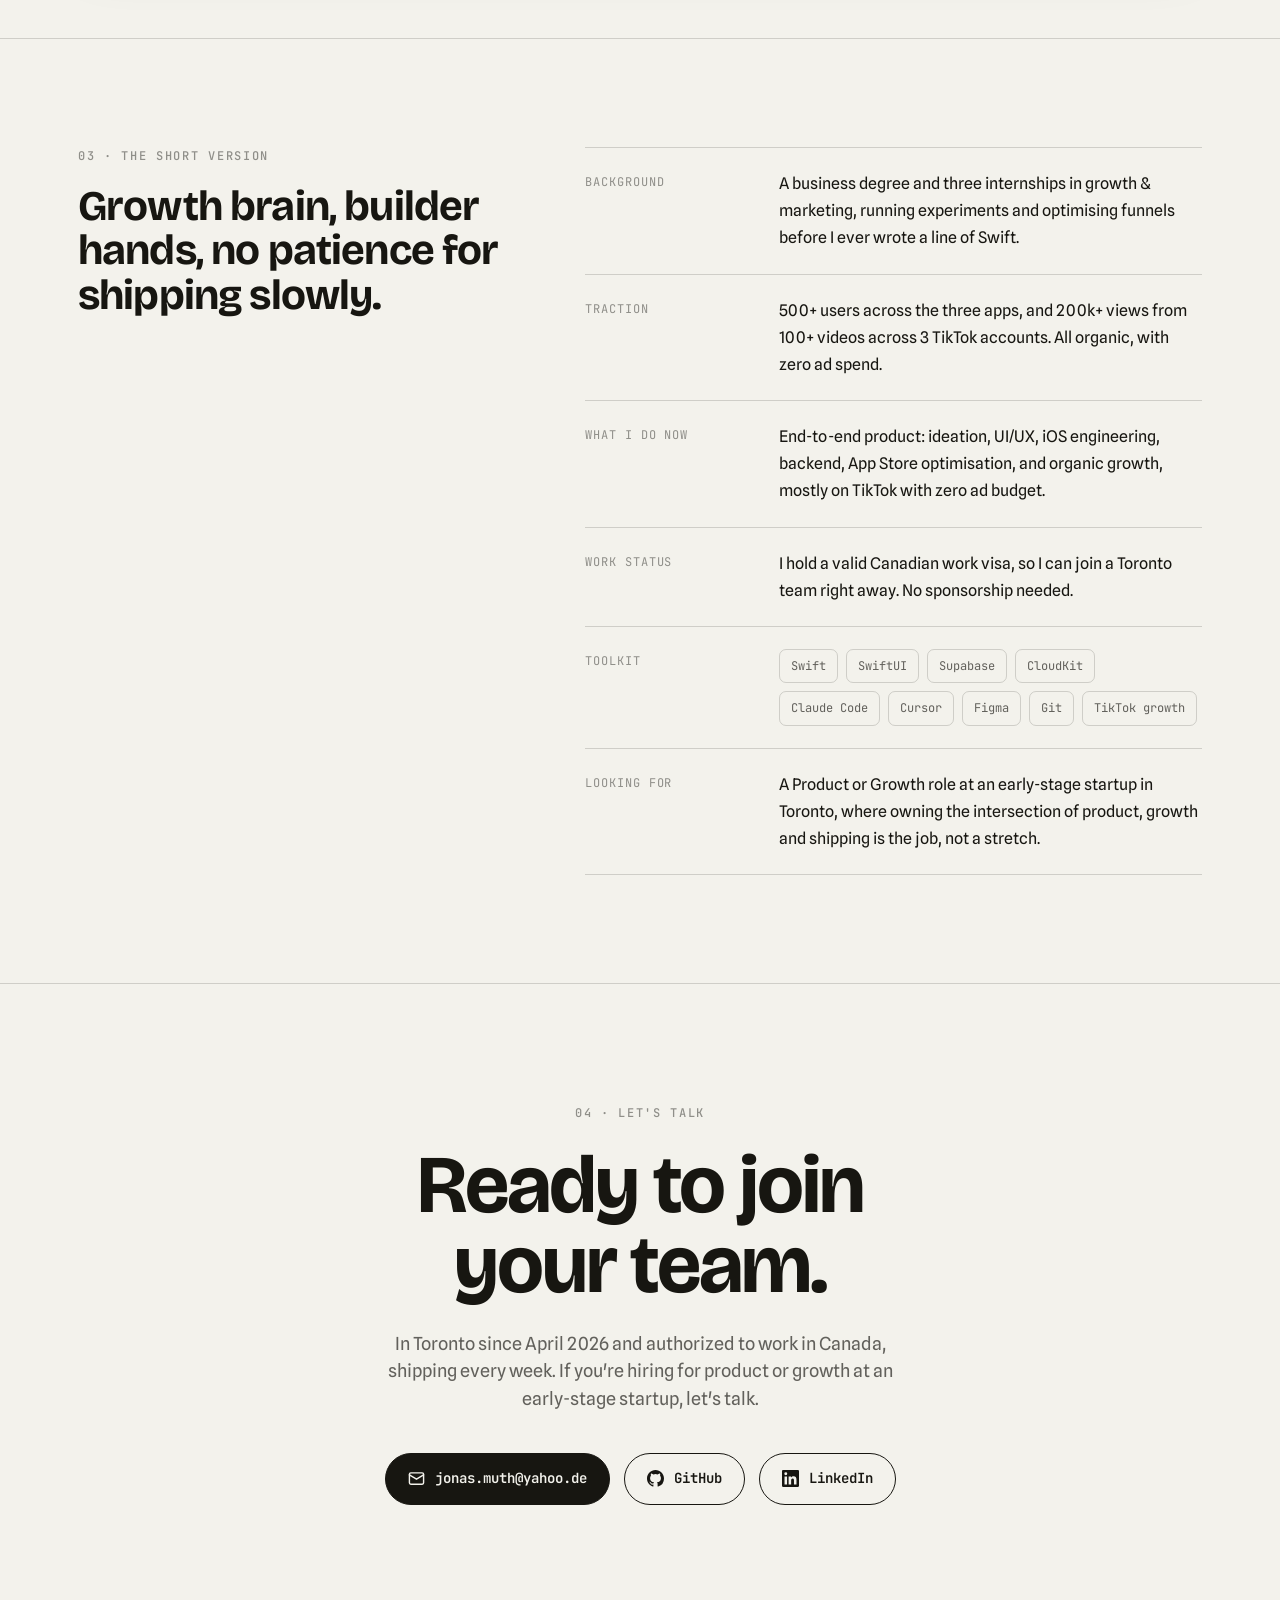
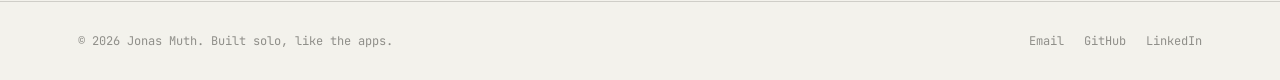
==== commit dd81f602: "Use a real iPhone 14 PNG frame (transparent) instead of CSS-built mockup - Add iphone14.png device f" ====
--- a/index.html
+++ b/index.html
@@ -87,7 +87,7 @@
           <span class="card-go">Read the story <svg viewBox="0 0 24 24" fill="none" stroke="currentColor" stroke-width="2.5" stroke-linecap="round" stroke-linejoin="round"><path d="M5 12h14M13 6l6 6-6 6"/></svg></span>
         </div>
         <div class="card-stage">
-          <div class="phone"><span class="phone-island"></span><img src="card-haul.png" alt="Haul app preview" loading="lazy"></div>
+          <div class="phone"><span class="screen"><img src="card-haul.png" alt="Haul app preview" loading="lazy"></span><img class="frame" src="iphone14.png" alt="" aria-hidden="true"></div>
         </div>
         <span class="card-arrow">App 01</span>
       </a>
@@ -101,7 +101,7 @@
           <span class="card-go">Read the story <svg viewBox="0 0 24 24" fill="none" stroke="currentColor" stroke-width="2.5" stroke-linecap="round" stroke-linejoin="round"><path d="M5 12h14M13 6l6 6-6 6"/></svg></span>
         </div>
         <div class="card-stage">
-          <div class="phone"><span class="phone-island"></span><img src="card-momio.png" alt="Momio app preview" loading="lazy"></div>
+          <div class="phone"><span class="screen"><img src="card-momio.png" alt="Momio app preview" loading="lazy"></span><img class="frame" src="iphone14.png" alt="" aria-hidden="true"></div>
         </div>
         <span class="card-arrow">App 02</span>
       </a>
@@ -115,7 +115,7 @@
           <span class="card-go">Read the story <svg viewBox="0 0 24 24" fill="none" stroke="currentColor" stroke-width="2.5" stroke-linecap="round" stroke-linejoin="round"><path d="M5 12h14M13 6l6 6-6 6"/></svg></span>
         </div>
         <div class="card-stage">
-          <div class="phone"><span class="phone-island"></span><img src="card-codefocus.png" alt="CodeFocus app preview" loading="lazy"></div>
+          <div class="phone"><span class="screen"><img src="card-codefocus.png" alt="CodeFocus app preview" loading="lazy"></span><img class="frame" src="iphone14.png" alt="" aria-hidden="true"></div>
         </div>
         <span class="card-arrow">App 03</span>
       </a>
--- a/style.css
+++ b/style.css
@@ -140,20 +140,15 @@
 
 /* phone mockup — bleeds off the bottom edge, straightens on hover */
 .card-stage{position:relative;align-self:stretch;z-index:1}
-/* iPhone 14 mockup */
-.phone{position:absolute;right:7%;top:50%;width:186px;aspect-ratio:1170/2532;padding:5px;border-radius:42px;
-  background:#0a0a0c;
-  box-shadow:0 26px 60px rgba(0,0,0,.45),0 0 0 1.5px #2c2c30,inset 0 0 0 1px rgba(255,255,255,.10);
+/* real iPhone 14 PNG frame; screenshot sits in the screen cutout, frame overlays */
+.phone{position:absolute;right:6%;top:50%;width:206px;aspect-ratio:491/1000;
   transform:translateY(-50%) rotate(-3deg);transform-origin:center;
+  filter:drop-shadow(0 26px 50px rgba(0,0,0,.34));
   transition:transform .4s cubic-bezier(.2,.7,.2,1)}
 .card:hover .phone{transform:translateY(calc(-50% - 8px)) rotate(0deg)}
-.phone img{width:100%;height:100%;object-fit:cover;object-position:center top;border-radius:38px;display:block}
-/* notch flush at the top, same colour as the bezel */
-.phone-island{position:absolute;top:5px;left:50%;transform:translateX(-50%);width:40%;height:24px;background:#0a0a0c;border-radius:0 0 16px 16px;z-index:4}
-/* side buttons (left: volume up + down, right: side button) */
-.phone::before{content:"";position:absolute;left:-3px;top:25%;width:3px;height:26px;background:#1c1c20;border-radius:2px 0 0 2px;z-index:-1;
-  box-shadow:0 38px 0 0 #1c1c20}
-.phone::after{content:"";position:absolute;right:-3px;top:32%;width:3px;height:48px;background:#1c1c20;border-radius:0 2px 2px 0;z-index:-1}
+.phone .screen{position:absolute;top:2.2%;left:5.3%;width:89.4%;height:95.2%;overflow:hidden;border-radius:7% / 3.4%;z-index:1}
+.phone .screen img{width:100%;height:100%;object-fit:cover;object-position:center top;display:block}
+.phone .frame{position:absolute;inset:0;width:100%;height:100%;z-index:2;pointer-events:none;border-radius:0}
 
 /* ============ ABOUT ============ */
 .about{padding:108px 0;border-bottom:1px solid var(--line)}
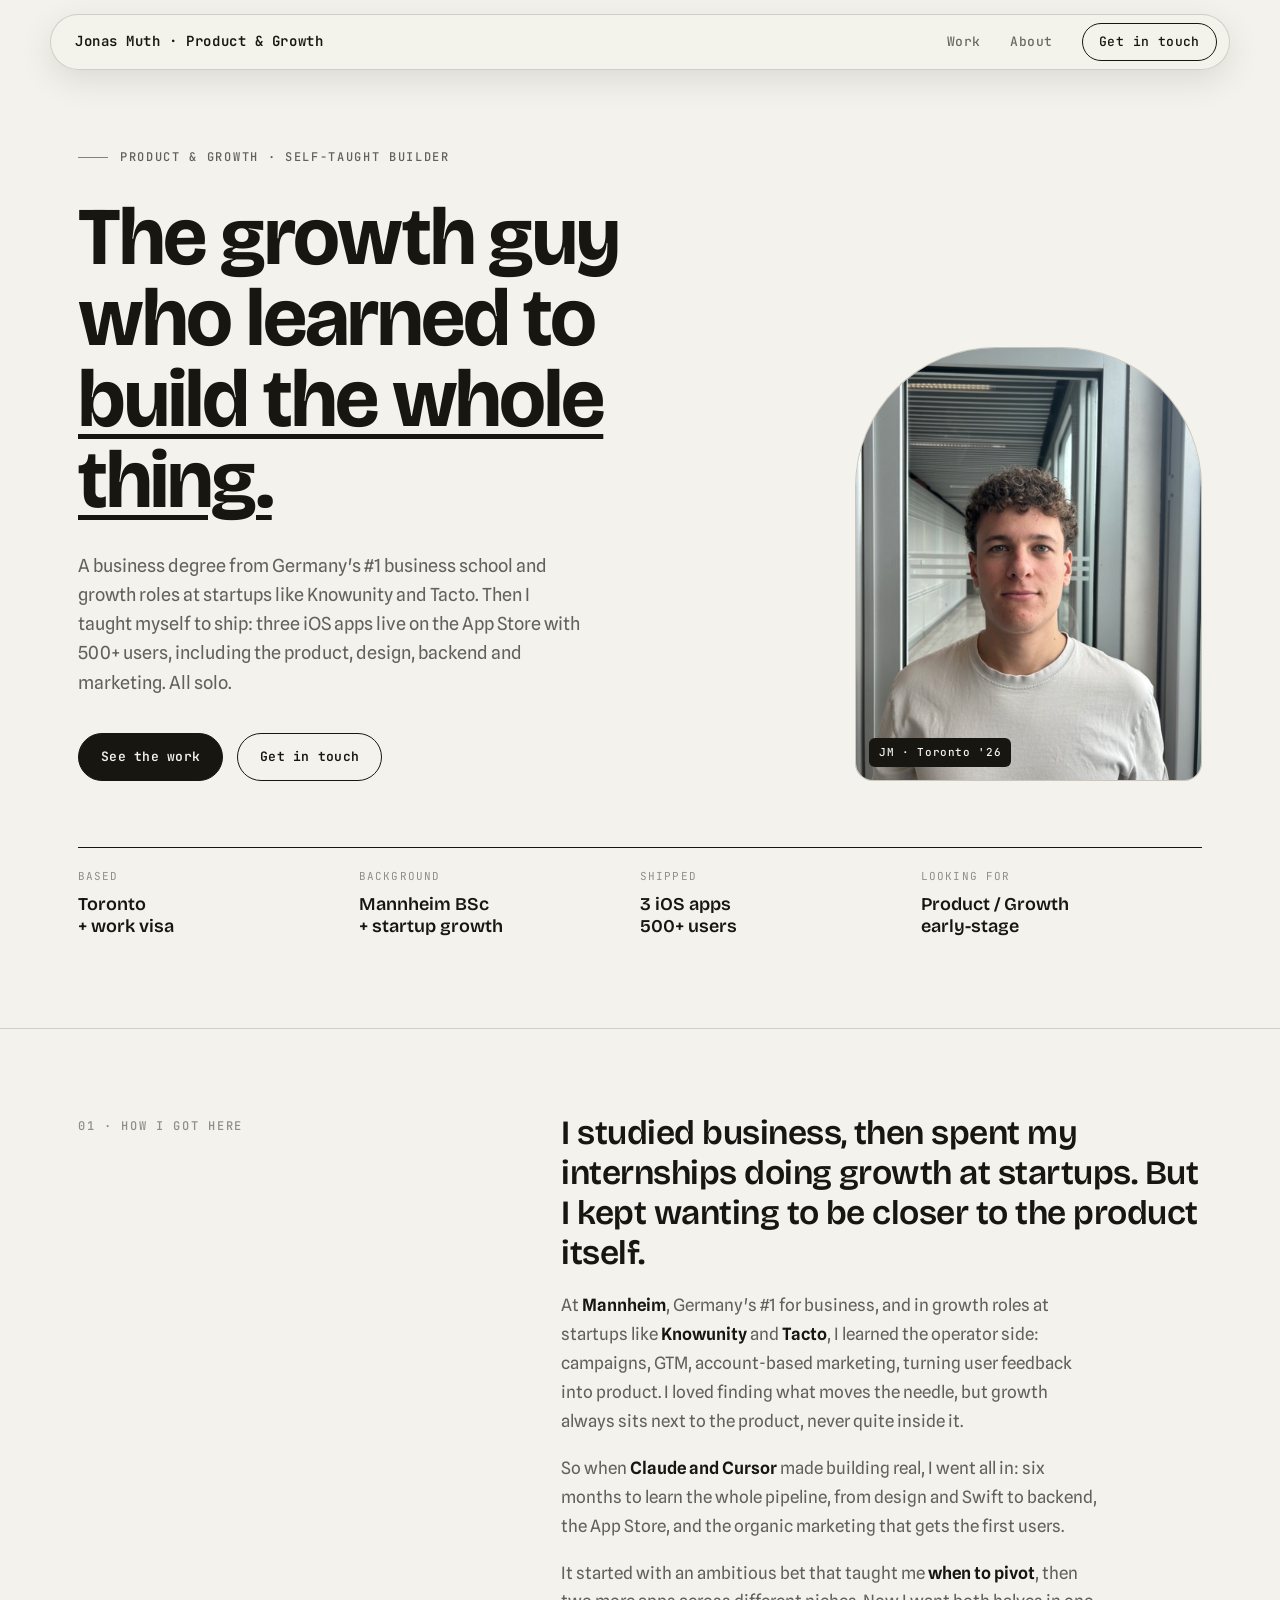
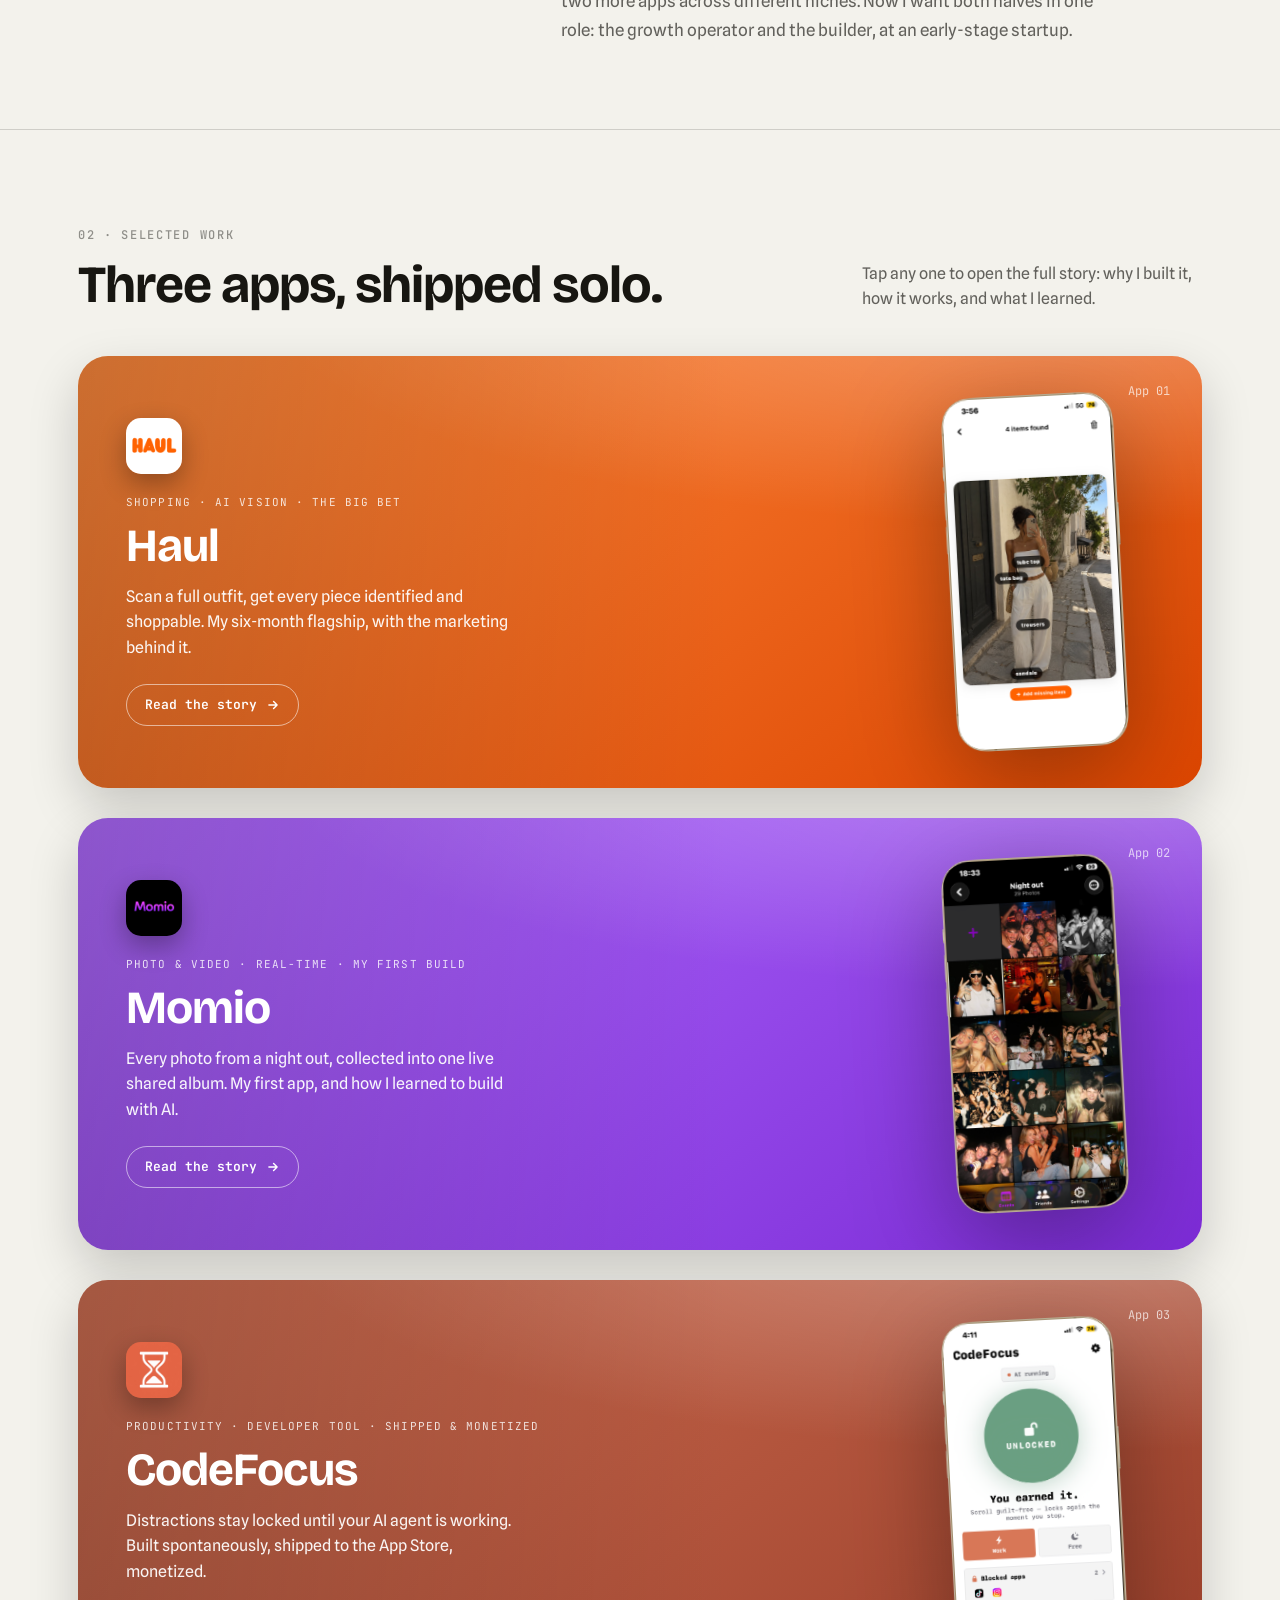
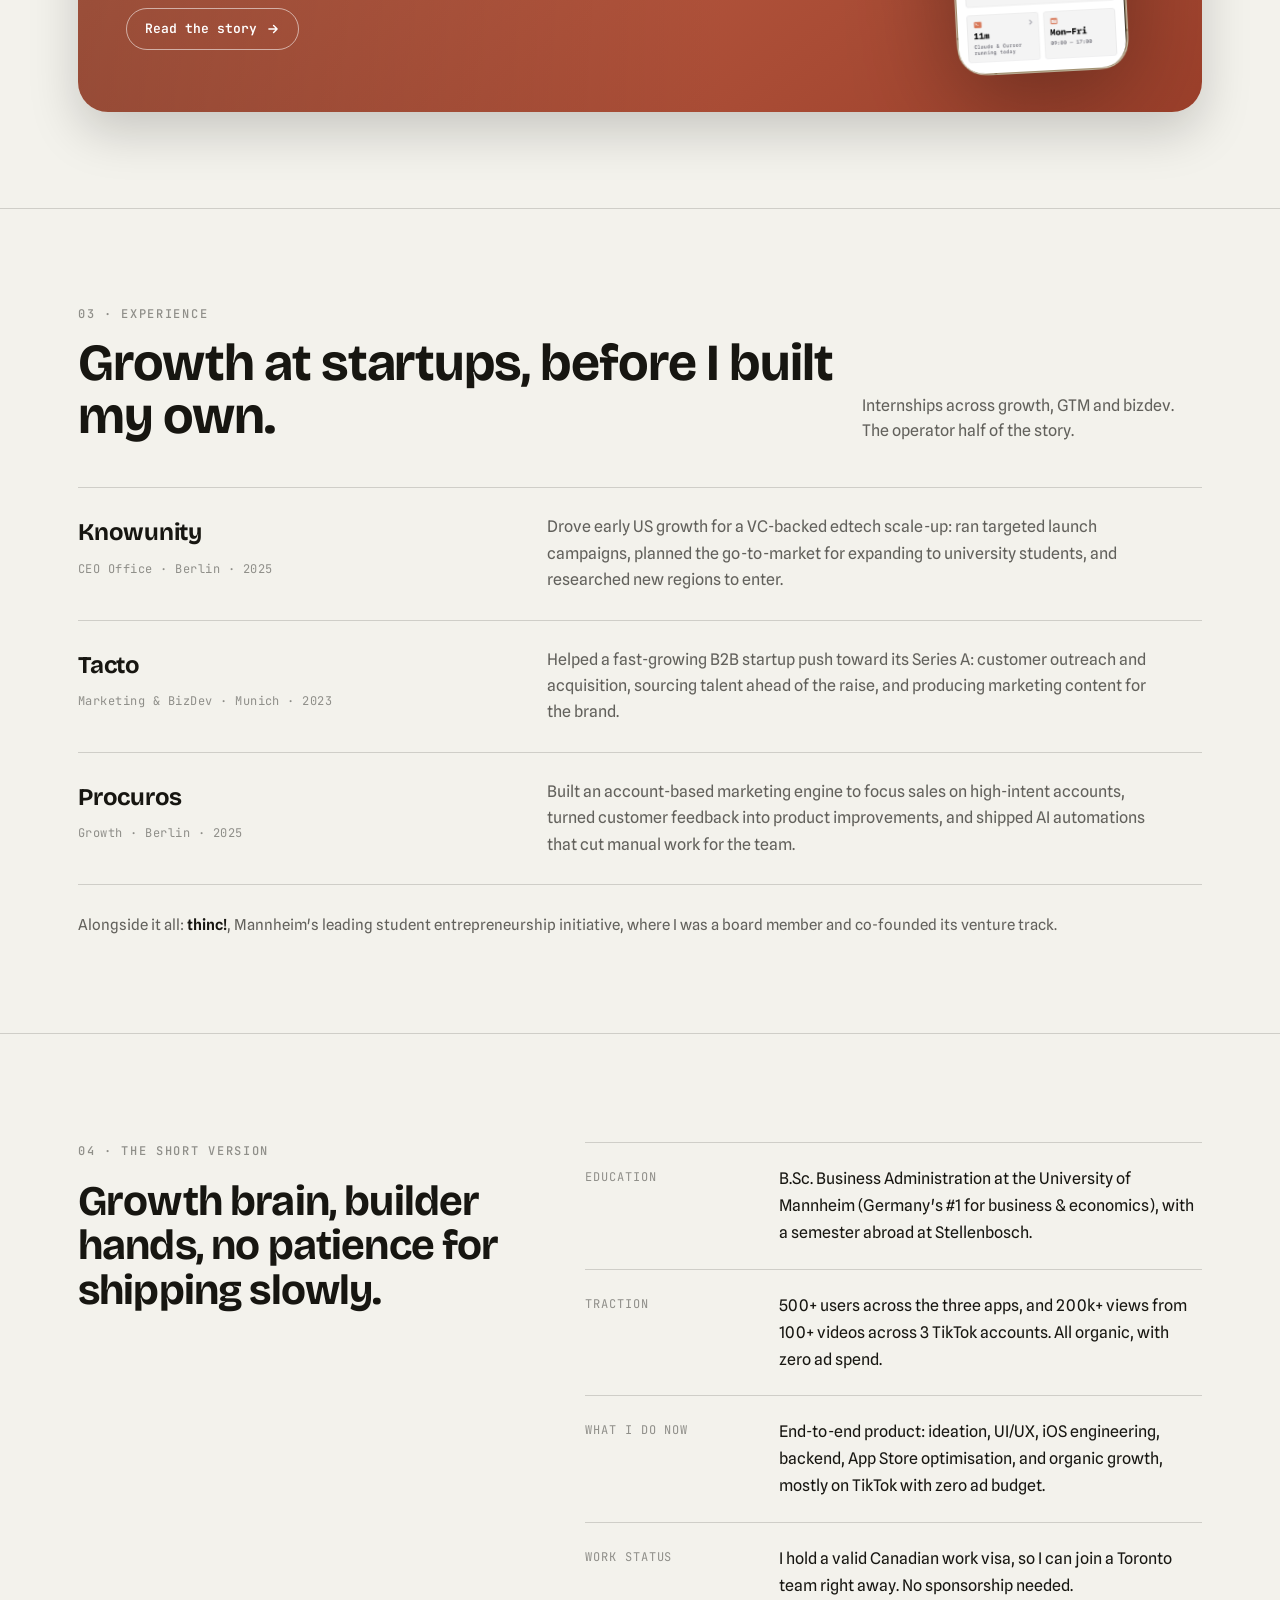
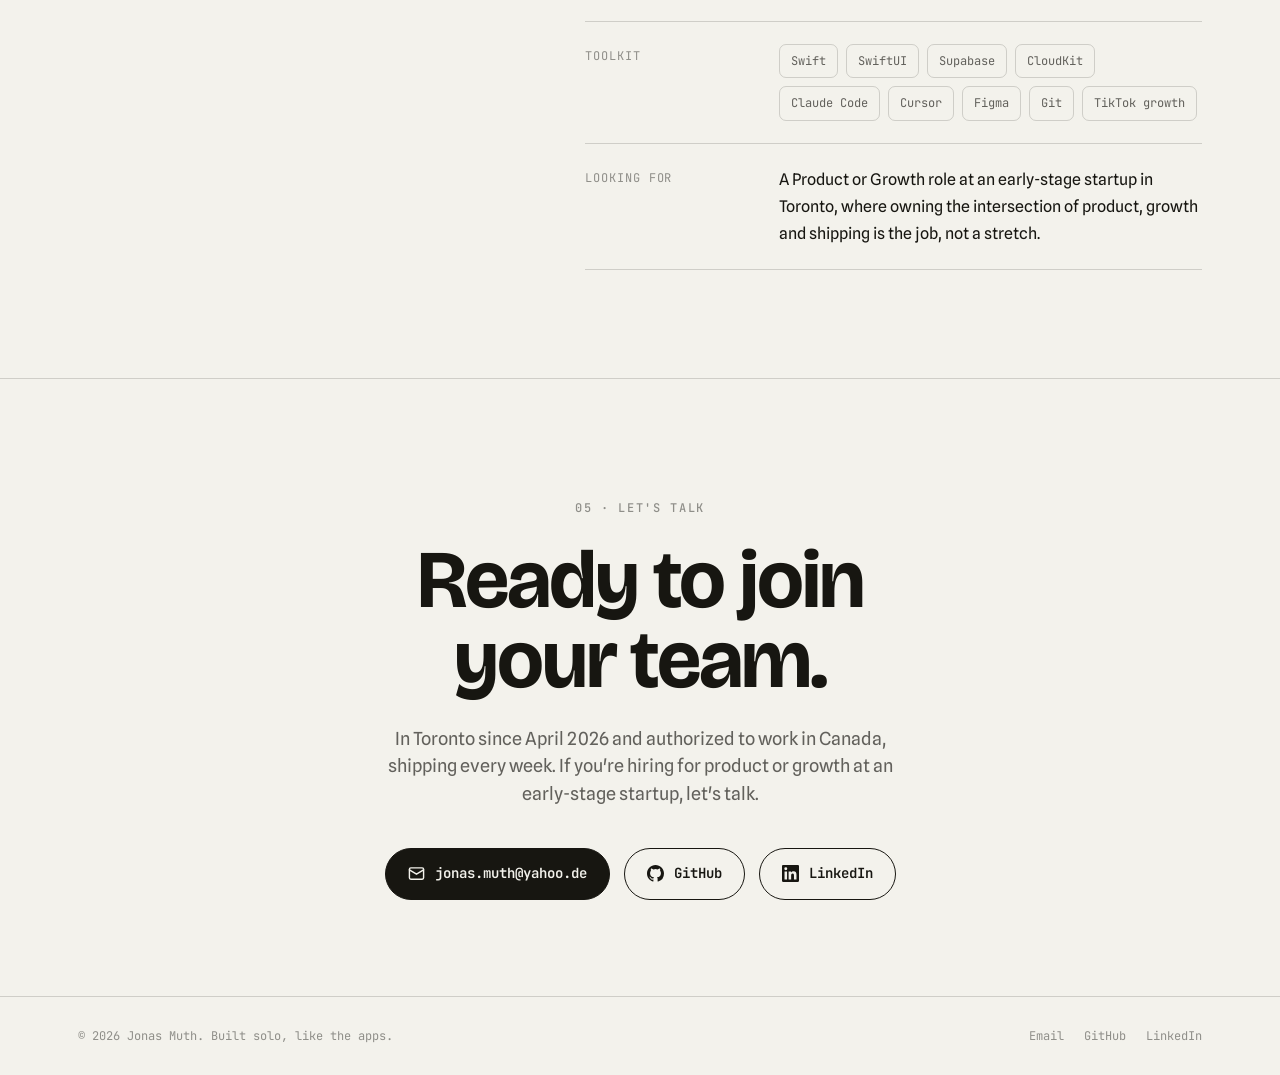
==== commit 51d59a59: "Add Experience section (Knowunity, Tacto, Procuros) and rewrite story to sell the full arc - Story n" ====
--- a/index.html
+++ b/index.html
@@ -34,7 +34,7 @@
       <div>
         <div class="hero-eyebrow eyebrow rise"><span class="tick"></span>Product &amp; Growth · Self-taught builder</div>
         <h1 class="rise d1">The growth guy<br>who learned to<br><span class="u">build the whole thing.</span></h1>
-        <p class="hero-dek rise d2">Business degree, three growth internships. Then I taught myself to ship. Three iOS apps live on the App Store with 500+ users: product, design, backend, and the organic marketing behind each one. All solo.</p>
+        <p class="hero-dek rise d2">A business degree from Germany's #1 business school and growth roles at startups like Knowunity and Tacto. Then I taught myself to ship: three iOS apps live on the App Store with 500+ users, including the product, design, backend and marketing. All solo.</p>
         <div class="hero-actions rise d3">
           <a href="#work" class="btn btn-fill mag">See the work</a>
           <a href="#contact" class="btn btn-line mag">Get in touch</a>
@@ -47,7 +47,7 @@
     </div>
     <dl class="ledger rise">
       <div><dt>Based</dt><dd>Toronto<br>+ work visa</dd></div>
-      <div><dt>Background</dt><dd>Business degree<br>+ 3× growth</dd></div>
+      <div><dt>Background</dt><dd>Mannheim BSc<br>+ startup growth</dd></div>
       <div><dt>Shipped</dt><dd>3 iOS apps<br>500+ users</dd></div>
       <div><dt>Looking for</dt><dd>Product / Growth<br>early-stage</dd></div>
     </dl>
@@ -59,9 +59,10 @@
   <div class="wrap credo-grid">
     <div class="credo-side rise"><span class="eyebrow">01 · How I got here</span></div>
     <div class="rise d1">
-      <h2>I loved the growth side: funnels, experiments, finding what moves the needle. But I kept wanting to be closer to the thing itself.</h2>
-      <p>Product sits exactly between growth and engineering, so I went all in. When <strong>Claude and Cursor</strong> made building real, I gave myself six months to learn the entire pipeline: ideation, design, Swift, backend, App Store, and the zero-budget marketing that gets an app its first users.</p>
-      <p>It started with an ambitious bet that taught me <strong>when to pivot</strong>. Then I shipped two more across completely different niches, to learn how to bootstrap, move fast, and grow with no money. I owned every part of all three.</p>
+      <h2>I studied business, then spent my internships doing growth at startups. But I kept wanting to be closer to the product itself.</h2>
+      <p>At <strong>Mannheim</strong>, Germany's #1 for business, and in growth roles at startups like <strong>Knowunity</strong> and <strong>Tacto</strong>, I learned the operator side: campaigns, GTM, account-based marketing, turning user feedback into product. I loved finding what moves the needle, but growth always sits next to the product, never quite inside it.</p>
+      <p>So when <strong>Claude and Cursor</strong> made building real, I went all in: six months to learn the whole pipeline, from design and Swift to backend, the App Store, and the organic marketing that gets the first users.</p>
+      <p>It started with an ambitious bet that taught me <strong>when to pivot</strong>, then two more apps across different niches. Now I want both halves in one role: the growth operator and the builder, at an early-stage startup.</p>
     </div>
   </div>
 </section>
@@ -123,15 +124,43 @@
   </div>
 </section>
 
+<!-- EXPERIENCE -->
+<section class="exp" id="experience">
+  <div class="wrap">
+    <div class="work-head">
+      <div class="rise">
+        <span class="eyebrow">03 · Experience</span>
+        <h2>Growth at startups, before I built my own.</h2>
+      </div>
+      <p class="rise d1">Internships across growth, GTM and bizdev. The operator half of the story.</p>
+    </div>
+    <div class="exp-list rise d1">
+      <div class="exp-row">
+        <div class="exp-head"><span class="exp-co">Knowunity</span><span class="exp-tag">CEO Office · Berlin · 2025</span></div>
+        <p class="exp-desc">Drove early US growth for a VC-backed edtech scale-up: ran targeted launch campaigns, planned the go-to-market for expanding to university students, and researched new regions to enter.</p>
+      </div>
+      <div class="exp-row">
+        <div class="exp-head"><span class="exp-co">Tacto</span><span class="exp-tag">Marketing &amp; BizDev · Munich · 2023</span></div>
+        <p class="exp-desc">Helped a fast-growing B2B startup push toward its Series A: customer outreach and acquisition, sourcing talent ahead of the raise, and producing marketing content for the brand.</p>
+      </div>
+      <div class="exp-row">
+        <div class="exp-head"><span class="exp-co">Procuros</span><span class="exp-tag">Growth · Berlin · 2025</span></div>
+        <p class="exp-desc">Built an account-based marketing engine to focus sales on high-intent accounts, turned customer feedback into product improvements, and shipped AI automations that cut manual work for the team.</p>
+      </div>
+    </div>
+    <p class="exp-foot rise d1">Alongside it all: <strong>thinc!</strong>, Mannheim's leading student entrepreneurship initiative, where I was a board member and co-founded its venture track.</p>
+  </div>
+</section>
+
 <!-- ABOUT -->
 <section class="about" id="about">
   <div class="wrap about-grid">
     <div class="rise">
-      <span class="eyebrow">03 · The short version</span>
+      <span class="eyebrow">04 · The short version</span>
       <h2>Growth brain, builder hands, no patience for shipping slowly.</h2>
     </div>
     <dl class="about-rows rise d1">
-      <div class="arow"><dt>Background</dt><dd>A business degree and three internships in growth &amp; marketing, running experiments and optimising funnels before I ever wrote a line of Swift.</dd></div>
+      <div class="arow"><dt>Education</dt><dd>B.Sc. Business Administration at the University of Mannheim (Germany's #1 for business &amp; economics), with a semester abroad at Stellenbosch.</dd></div>
       <div class="arow"><dt>Traction</dt><dd>500+ users across the three apps, and 200k+ views from 100+ videos across 3 TikTok accounts. All organic, with zero ad spend.</dd></div>
       <div class="arow"><dt>What I do now</dt><dd>End-to-end product: ideation, UI/UX, iOS engineering, backend, App Store optimisation, and organic growth, mostly on TikTok with zero ad budget.</dd></div>
       <div class="arow"><dt>Work status</dt><dd>I hold a valid Canadian work visa, so I can join a Toronto team right away. No sponsorship needed.</dd></div>
@@ -144,7 +173,7 @@
 <!-- CONTACT -->
 <section class="contact" id="contact">
   <div class="wrap">
-    <span class="eyebrow rise">04 · Let's talk</span>
+    <span class="eyebrow rise">05 · Let's talk</span>
     <h2 class="rise d1">Ready to join<br>your team.</h2>
     <p class="rise d2">In Toronto since April 2026 and authorized to work in Canada, shipping every week. If you're hiring for product or growth at an early-stage startup, let's talk.</p>
     <div class="contact-links rise d2">
--- a/style.css
+++ b/style.css
@@ -114,7 +114,7 @@
 
 /* gradient showcase card with embedded iPhone preview */
 .card{position:relative;display:grid;grid-template-columns:1.1fr .9fr;gap:24px;align-items:center;
-  min-height:420px;padding:46px 48px;border-radius:32px;overflow:hidden;color:var(--ink);
+  min-height:432px;padding:46px 48px;border-radius:30px;overflow:hidden;color:var(--ink);
   background:linear-gradient(145deg,var(--g1),var(--g2));
   box-shadow:0 20px 50px rgba(0,0,0,.18);
   transition:transform .4s cubic-bezier(.2,.7,.2,1),box-shadow .4s;
@@ -138,17 +138,31 @@
 .card:hover .card-go svg{transform:translateX(3px)}
 .card-arrow{position:absolute;top:26px;right:32px;z-index:2;font-family:var(--mono);font-size:12px;color:var(--ink);opacity:.7;white-space:nowrap}
 
-/* phone mockup — bleeds off the bottom edge, straightens on hover */
+/* phone mockup in the card */
 .card-stage{position:relative;align-self:stretch;z-index:1}
-/* real iPhone 14 PNG frame; screenshot sits in the screen cutout, frame overlays */
-.phone{position:absolute;right:6%;top:50%;width:206px;aspect-ratio:491/1000;
+/* real iPhone PNG frame (from our App Store screenshot tool); screen is opaque,
+   so the screenshot sits ON TOP, clipped to the measured screen cutout */
+.phone{position:absolute;right:7%;top:50%;width:174px;aspect-ratio:1022/2082;
   transform:translateY(-50%) rotate(-3deg);transform-origin:center;
   filter:drop-shadow(0 26px 50px rgba(0,0,0,.34));
   transition:transform .4s cubic-bezier(.2,.7,.2,1)}
 .card:hover .phone{transform:translateY(calc(-50% - 8px)) rotate(0deg)}
-.phone .screen{position:absolute;top:2.2%;left:5.3%;width:89.4%;height:95.2%;overflow:hidden;border-radius:7% / 3.4%;z-index:1}
+.phone .frame{position:absolute;inset:0;width:100%;height:100%;z-index:1;pointer-events:none}
+.phone .screen{position:absolute;top:0.672%;left:1.957%;width:95.89%;height:98.559%;
+  overflow:hidden;border-radius:15.1% / 7.16%;z-index:2}
 .phone .screen img{width:100%;height:100%;object-fit:cover;object-position:center top;display:block}
-.phone .frame{position:absolute;inset:0;width:100%;height:100%;z-index:2;pointer-events:none;border-radius:0}
+
+/* ============ EXPERIENCE ============ */
+.exp{padding:96px 0;border-bottom:1px solid var(--line)}
+.exp-list{display:flex;flex-direction:column;border-top:1px solid var(--line)}
+.exp-row{display:grid;grid-template-columns:.4fr .6fr;gap:32px;padding:26px 0;border-bottom:1px solid var(--line);transition:padding-left .25s}
+.exp-row:hover{padding-left:8px}
+.exp-head{display:flex;flex-direction:column;gap:8px}
+.exp-co{font-family:var(--display);font-weight:700;font-size:24px;letter-spacing:-.01em;color:var(--fg)}
+.exp-tag{font-family:var(--mono);font-size:12px;letter-spacing:.04em;color:var(--faint)}
+.exp-desc{font-size:16px;line-height:1.65;color:var(--muted);max-width:62ch}
+.exp-foot{margin-top:28px;font-size:15px;line-height:1.6;color:var(--muted)}
+.exp-foot strong{color:var(--fg);font-weight:600}
 
 /* ============ ABOUT ============ */
 .about{padding:108px 0;border-bottom:1px solid var(--line)}
@@ -193,6 +207,13 @@
 .case-lede{font-size:21px;color:var(--muted);line-height:1.5;max-width:30ch;margin-bottom:30px}
 .case-shot{width:300px;justify-self:center;border-radius:30px;box-shadow:0 44px 100px rgba(0,0,0,.36)}
 body.theme-momio .case-shot,body.theme-cf .case-shot{border:1px solid var(--line)}
+/* app screenshot inside our real iPhone frame (case-study hero) */
+.case-phone{position:relative;width:300px;max-width:80%;justify-self:center;aspect-ratio:1022/2082;
+  filter:drop-shadow(0 34px 74px rgba(0,0,0,.34))}
+.case-phone .frame{position:absolute;inset:0;width:100%;height:100%;z-index:1;pointer-events:none}
+.case-phone .screen{position:absolute;top:0.672%;left:1.957%;width:95.89%;height:98.559%;
+  overflow:hidden;border-radius:15.1% / 7.16%;z-index:2}
+.case-phone .screen img{width:100%;height:100%;object-fit:cover;object-position:center top;display:block}
 
 /* app display fonts */
 body.theme-haul .case h1,body.theme-momio .case h1{font-family:var(--round);font-weight:800}
@@ -262,11 +283,12 @@
   .ledger div{padding-bottom:16px}
   .credo-grid,.about-grid{grid-template-columns:1fr;gap:30px}
   .credo-side{position:static}
+  .exp-row{grid-template-columns:1fr;gap:10px}
   .work-head{flex-direction:column;align-items:flex-start}
   .card{grid-template-columns:1fr;min-height:0;padding:34px 28px 0;gap:0;overflow:hidden}
   .card:hover{transform:none}
   .card-stage{min-height:400px;margin-top:18px}
-  .phone{position:absolute;left:50%;right:auto;top:50%;bottom:auto;transform:translate(-50%,-50%) rotate(0);width:178px}
+  .phone{position:absolute;left:50%;right:auto;top:50%;bottom:auto;transform:translate(-50%,-50%) rotate(0);width:158px}
   .card:hover .phone{transform:translate(-50%,-50%) translateY(-8px)}
   .card-arrow{display:none}
   .case-hero{grid-template-columns:1fr;gap:42px}
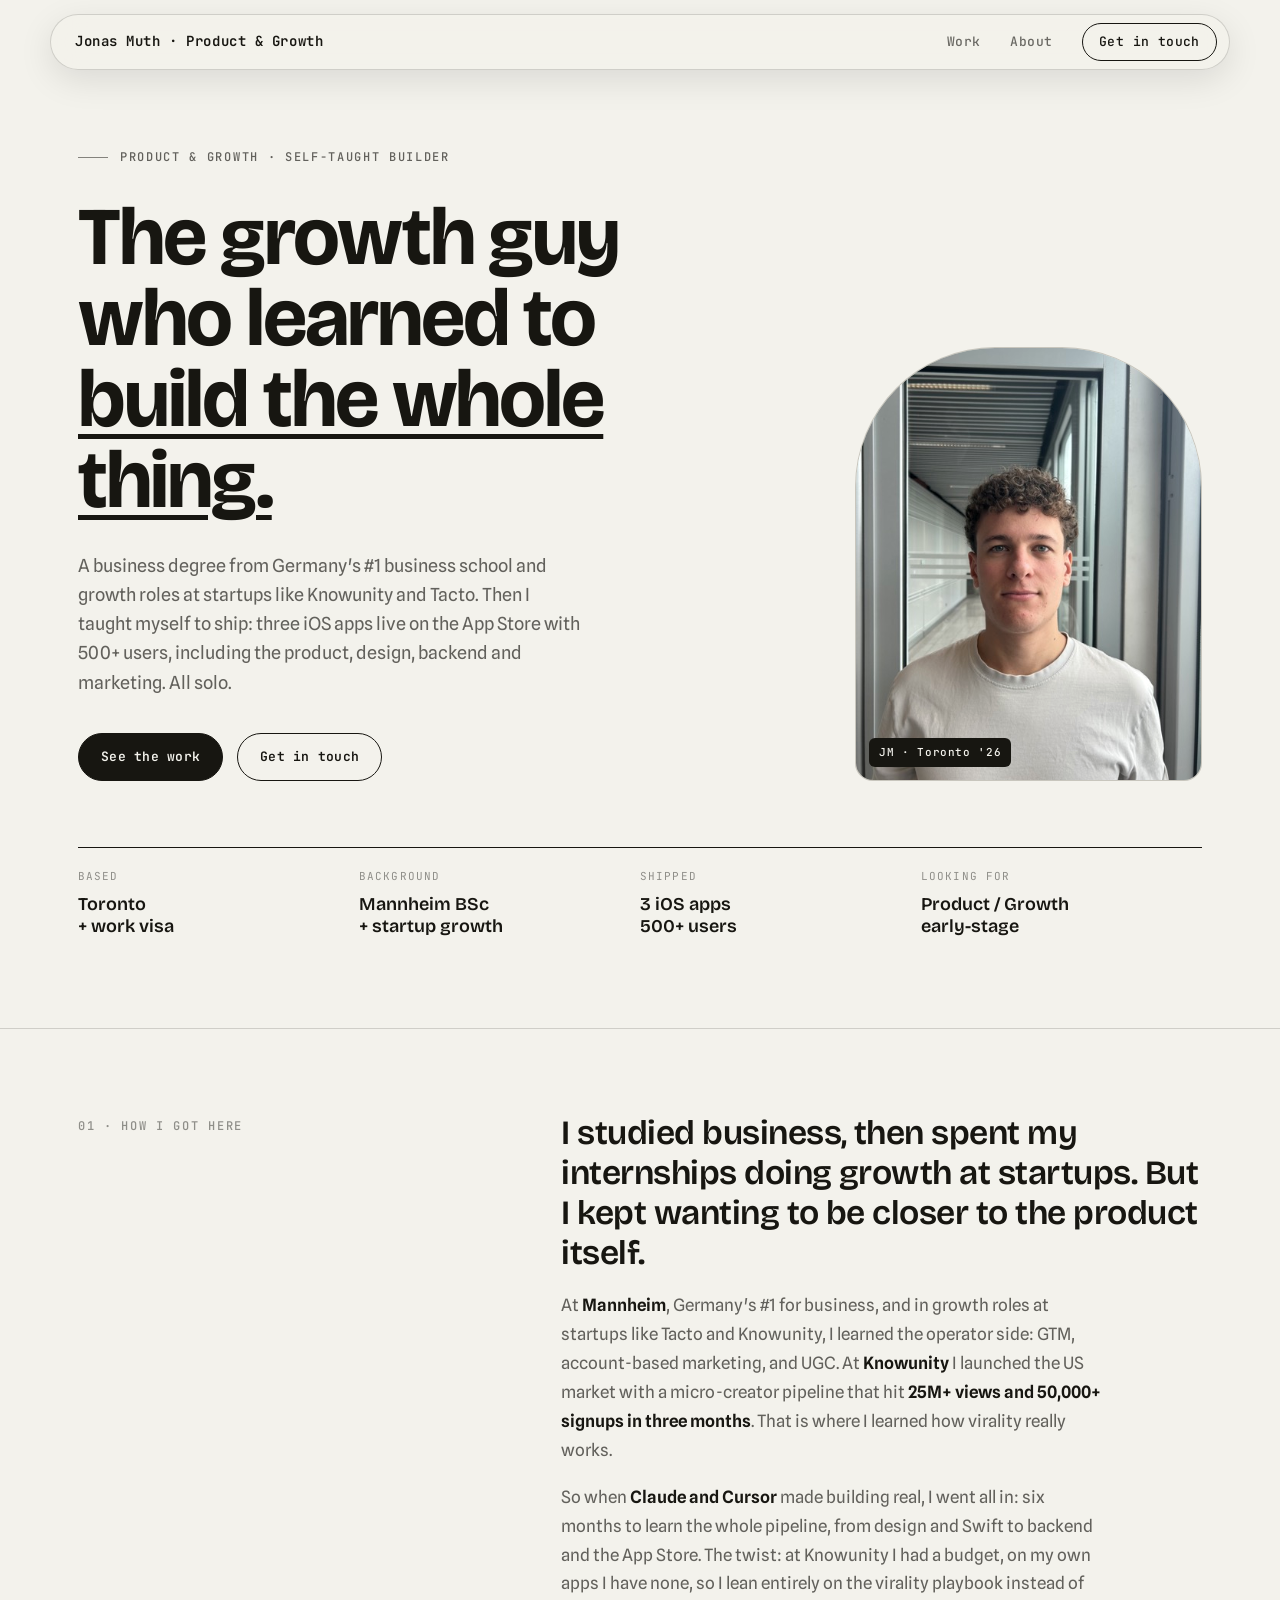
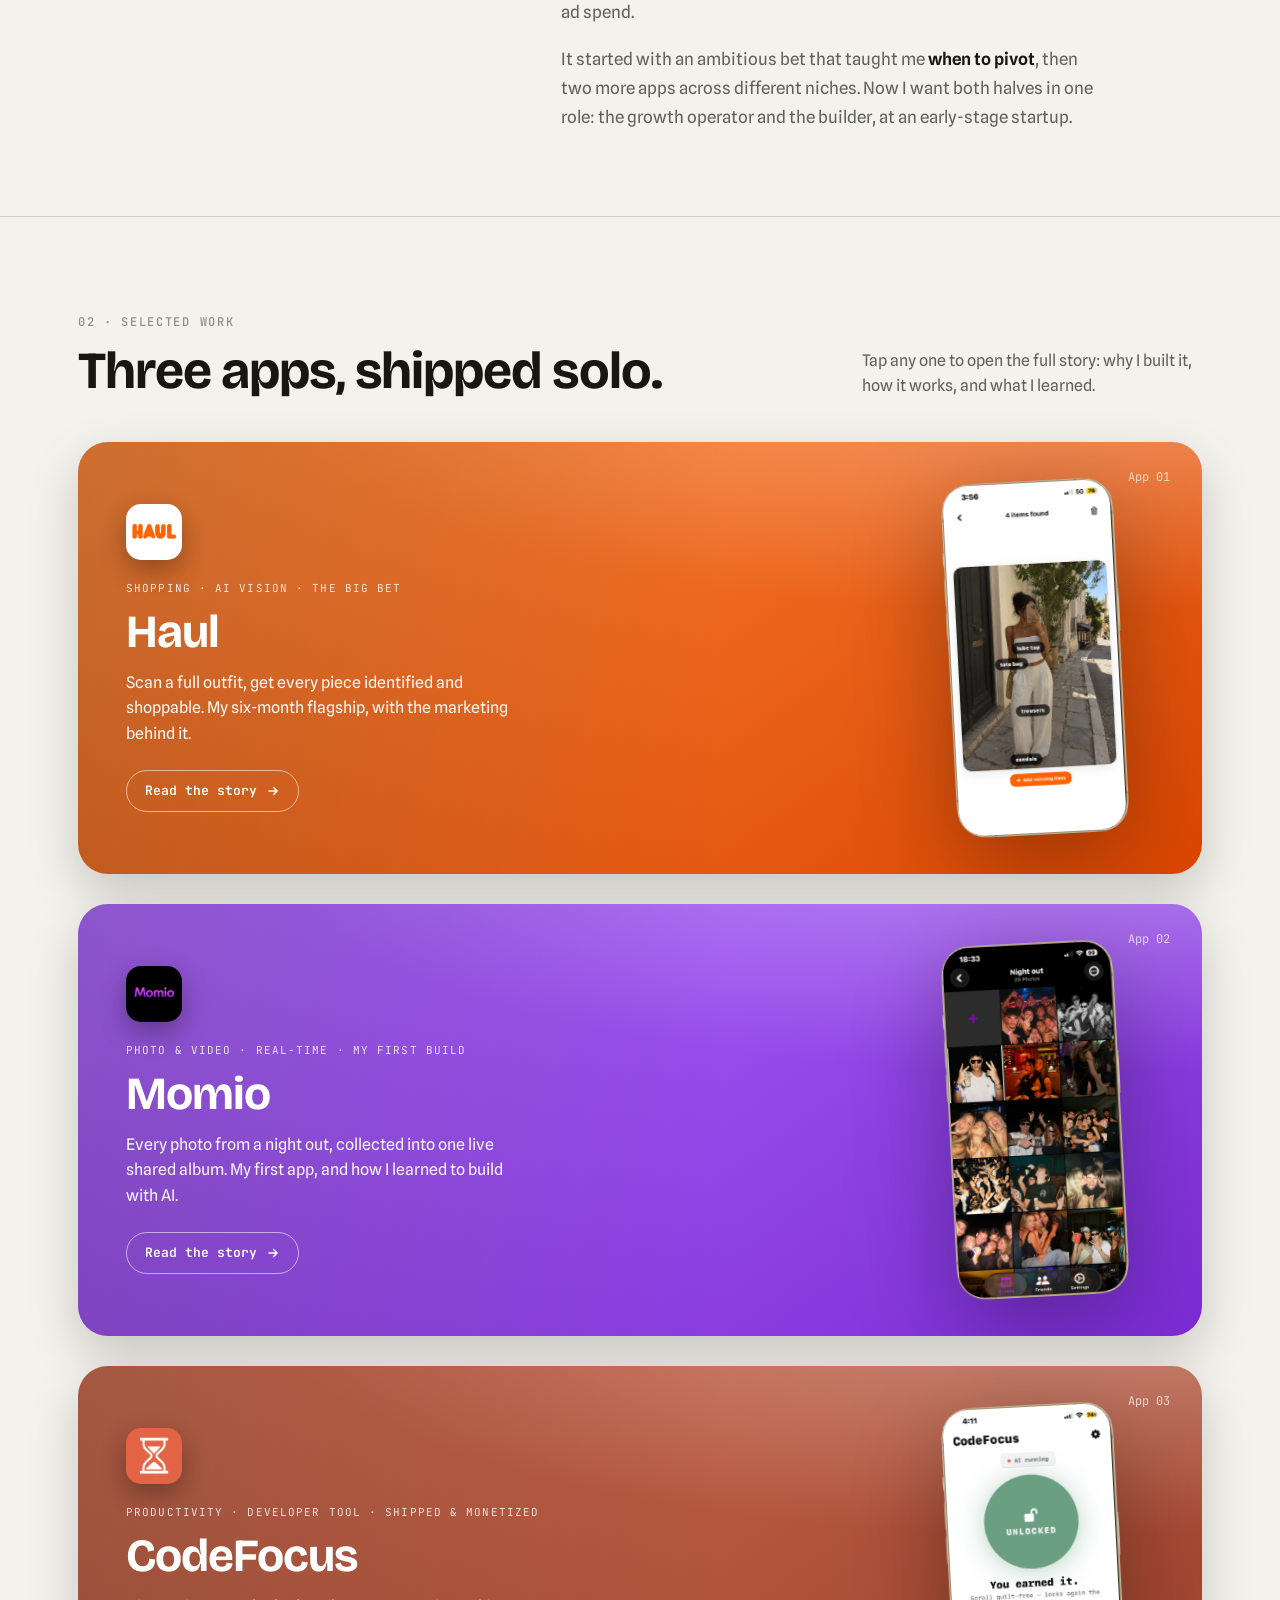
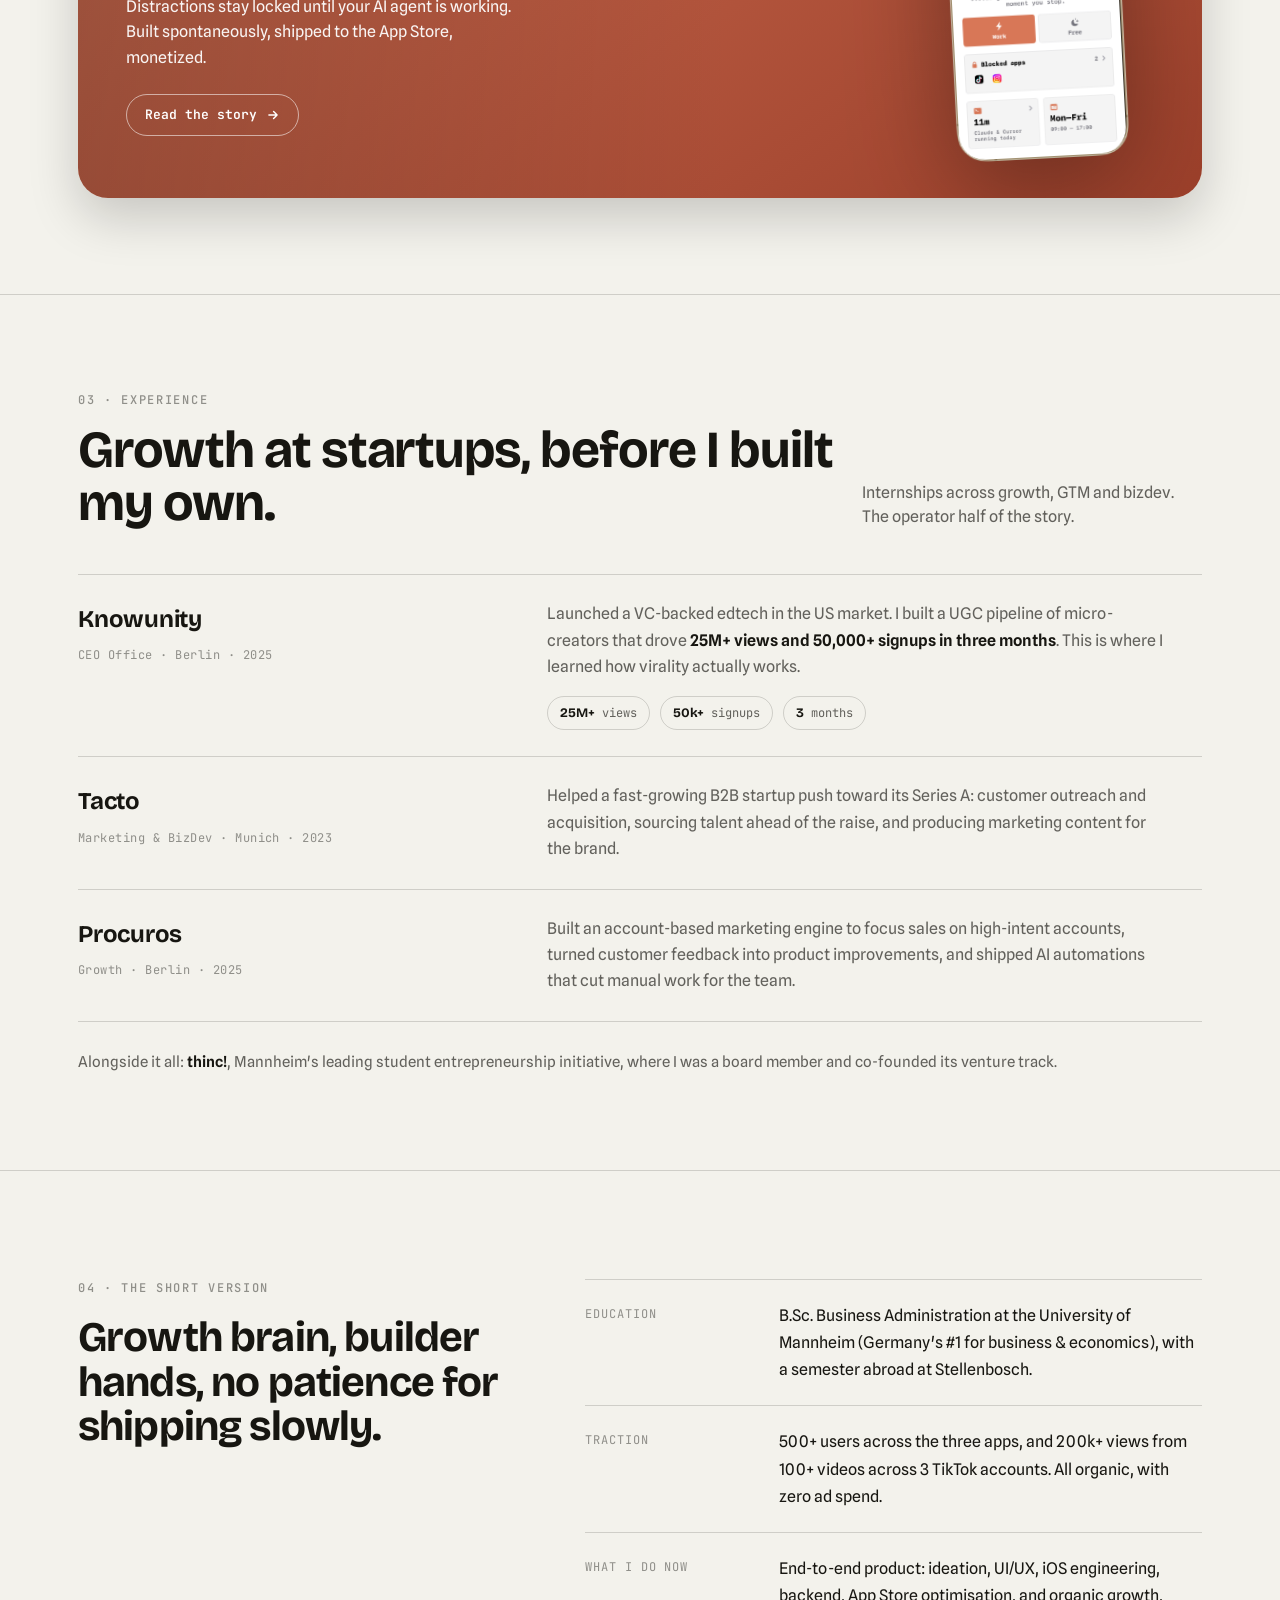
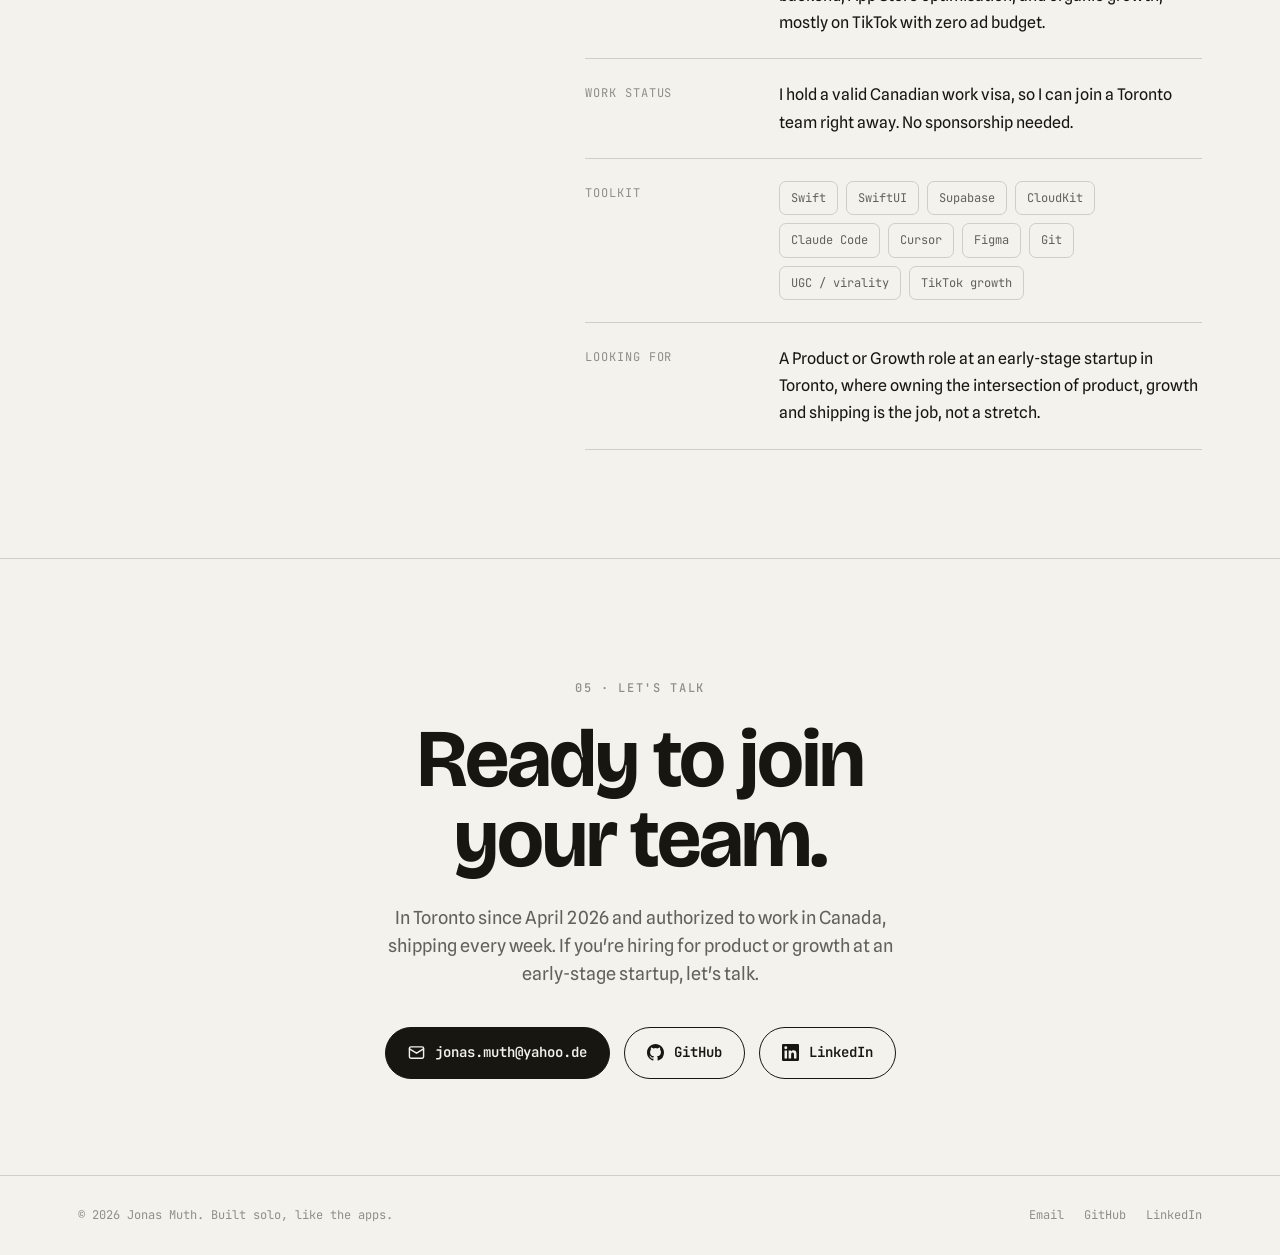
==== commit 2d2fba9b: "Add Knowunity US-launch metrics (25M+ views, 50k+ signups) + budget-to-zero virality story bridge; a" ====
--- a/index.html
+++ b/index.html
@@ -60,8 +60,8 @@
     <div class="credo-side rise"><span class="eyebrow">01 · How I got here</span></div>
     <div class="rise d1">
       <h2>I studied business, then spent my internships doing growth at startups. But I kept wanting to be closer to the product itself.</h2>
-      <p>At <strong>Mannheim</strong>, Germany's #1 for business, and in growth roles at startups like <strong>Knowunity</strong> and <strong>Tacto</strong>, I learned the operator side: campaigns, GTM, account-based marketing, turning user feedback into product. I loved finding what moves the needle, but growth always sits next to the product, never quite inside it.</p>
-      <p>So when <strong>Claude and Cursor</strong> made building real, I went all in: six months to learn the whole pipeline, from design and Swift to backend, the App Store, and the organic marketing that gets the first users.</p>
+      <p>At <strong>Mannheim</strong>, Germany's #1 for business, and in growth roles at startups like Tacto and Knowunity, I learned the operator side: GTM, account-based marketing, and UGC. At <strong>Knowunity</strong> I launched the US market with a micro-creator pipeline that hit <strong>25M+ views and 50,000+ signups in three months</strong>. That is where I learned how virality really works.</p>
+      <p>So when <strong>Claude and Cursor</strong> made building real, I went all in: six months to learn the whole pipeline, from design and Swift to backend and the App Store. The twist: at Knowunity I had a budget, on my own apps I have none, so I lean entirely on the virality playbook instead of ad spend.</p>
       <p>It started with an ambitious bet that taught me <strong>when to pivot</strong>, then two more apps across different niches. Now I want both halves in one role: the growth operator and the builder, at an early-stage startup.</p>
     </div>
   </div>
@@ -137,7 +137,10 @@
     <div class="exp-list rise d1">
       <div class="exp-row">
         <div class="exp-head"><span class="exp-co">Knowunity</span><span class="exp-tag">CEO Office · Berlin · 2025</span></div>
-        <p class="exp-desc">Drove early US growth for a VC-backed edtech scale-up: ran targeted launch campaigns, planned the go-to-market for expanding to university students, and researched new regions to enter.</p>
+        <div>
+          <p class="exp-desc">Launched a VC-backed edtech in the US market. I built a UGC pipeline of micro-creators that drove <strong>25M+ views and 50,000+ signups in three months</strong>. This is where I learned how virality actually works.</p>
+          <div class="exp-metrics"><span><b>25M+</b> views</span><span><b>50k+</b> signups</span><span><b>3</b> months</span></div>
+        </div>
       </div>
       <div class="exp-row">
         <div class="exp-head"><span class="exp-co">Tacto</span><span class="exp-tag">Marketing &amp; BizDev · Munich · 2023</span></div>
@@ -164,7 +167,7 @@
       <div class="arow"><dt>Traction</dt><dd>500+ users across the three apps, and 200k+ views from 100+ videos across 3 TikTok accounts. All organic, with zero ad spend.</dd></div>
       <div class="arow"><dt>What I do now</dt><dd>End-to-end product: ideation, UI/UX, iOS engineering, backend, App Store optimisation, and organic growth, mostly on TikTok with zero ad budget.</dd></div>
       <div class="arow"><dt>Work status</dt><dd>I hold a valid Canadian work visa, so I can join a Toronto team right away. No sponsorship needed.</dd></div>
-      <div class="arow"><dt>Toolkit</dt><dd><div class="tags"><span>Swift</span><span>SwiftUI</span><span>Supabase</span><span>CloudKit</span><span>Claude Code</span><span>Cursor</span><span>Figma</span><span>Git</span><span>TikTok growth</span></div></dd></div>
+      <div class="arow"><dt>Toolkit</dt><dd><div class="tags"><span>Swift</span><span>SwiftUI</span><span>Supabase</span><span>CloudKit</span><span>Claude Code</span><span>Cursor</span><span>Figma</span><span>Git</span><span>UGC / virality</span><span>TikTok growth</span></div></dd></div>
       <div class="arow"><dt>Looking for</dt><dd>A Product or Growth role at an early-stage startup in Toronto, where owning the intersection of product, growth and shipping is the job, not a stretch.</dd></div>
     </dl>
   </div>
--- a/style.css
+++ b/style.css
@@ -161,6 +161,10 @@
 .exp-co{font-family:var(--display);font-weight:700;font-size:24px;letter-spacing:-.01em;color:var(--fg)}
 .exp-tag{font-family:var(--mono);font-size:12px;letter-spacing:.04em;color:var(--faint)}
 .exp-desc{font-size:16px;line-height:1.65;color:var(--muted);max-width:62ch}
+.exp-desc strong{color:var(--fg);font-weight:600}
+.exp-metrics{display:flex;flex-wrap:wrap;gap:10px;margin-top:16px}
+.exp-metrics span{font-family:var(--mono);font-size:12px;color:var(--muted);border:1px solid var(--line);border-radius:999px;padding:6px 12px}
+.exp-metrics b{font-family:var(--display);font-weight:700;color:var(--fg);font-size:13px}
 .exp-foot{margin-top:28px;font-size:15px;line-height:1.6;color:var(--muted)}
 .exp-foot strong{color:var(--fg);font-weight:600}
 
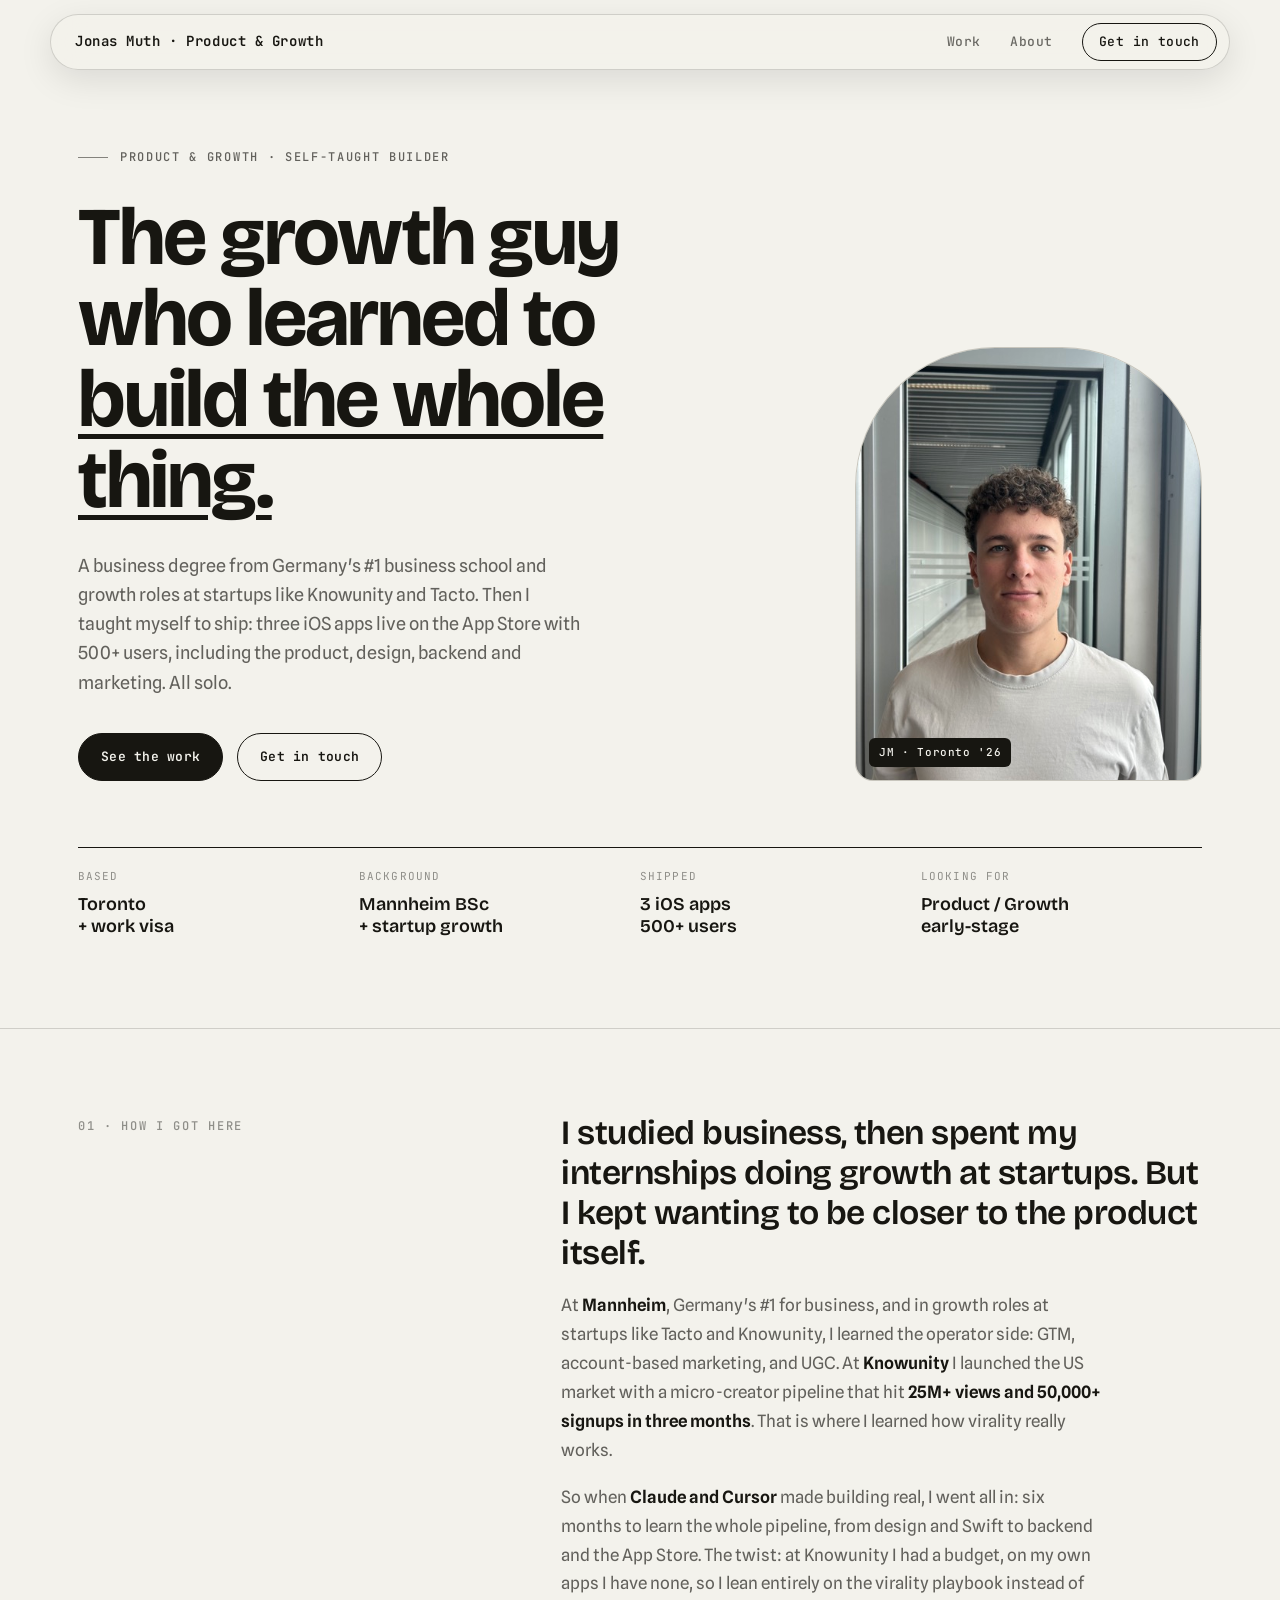
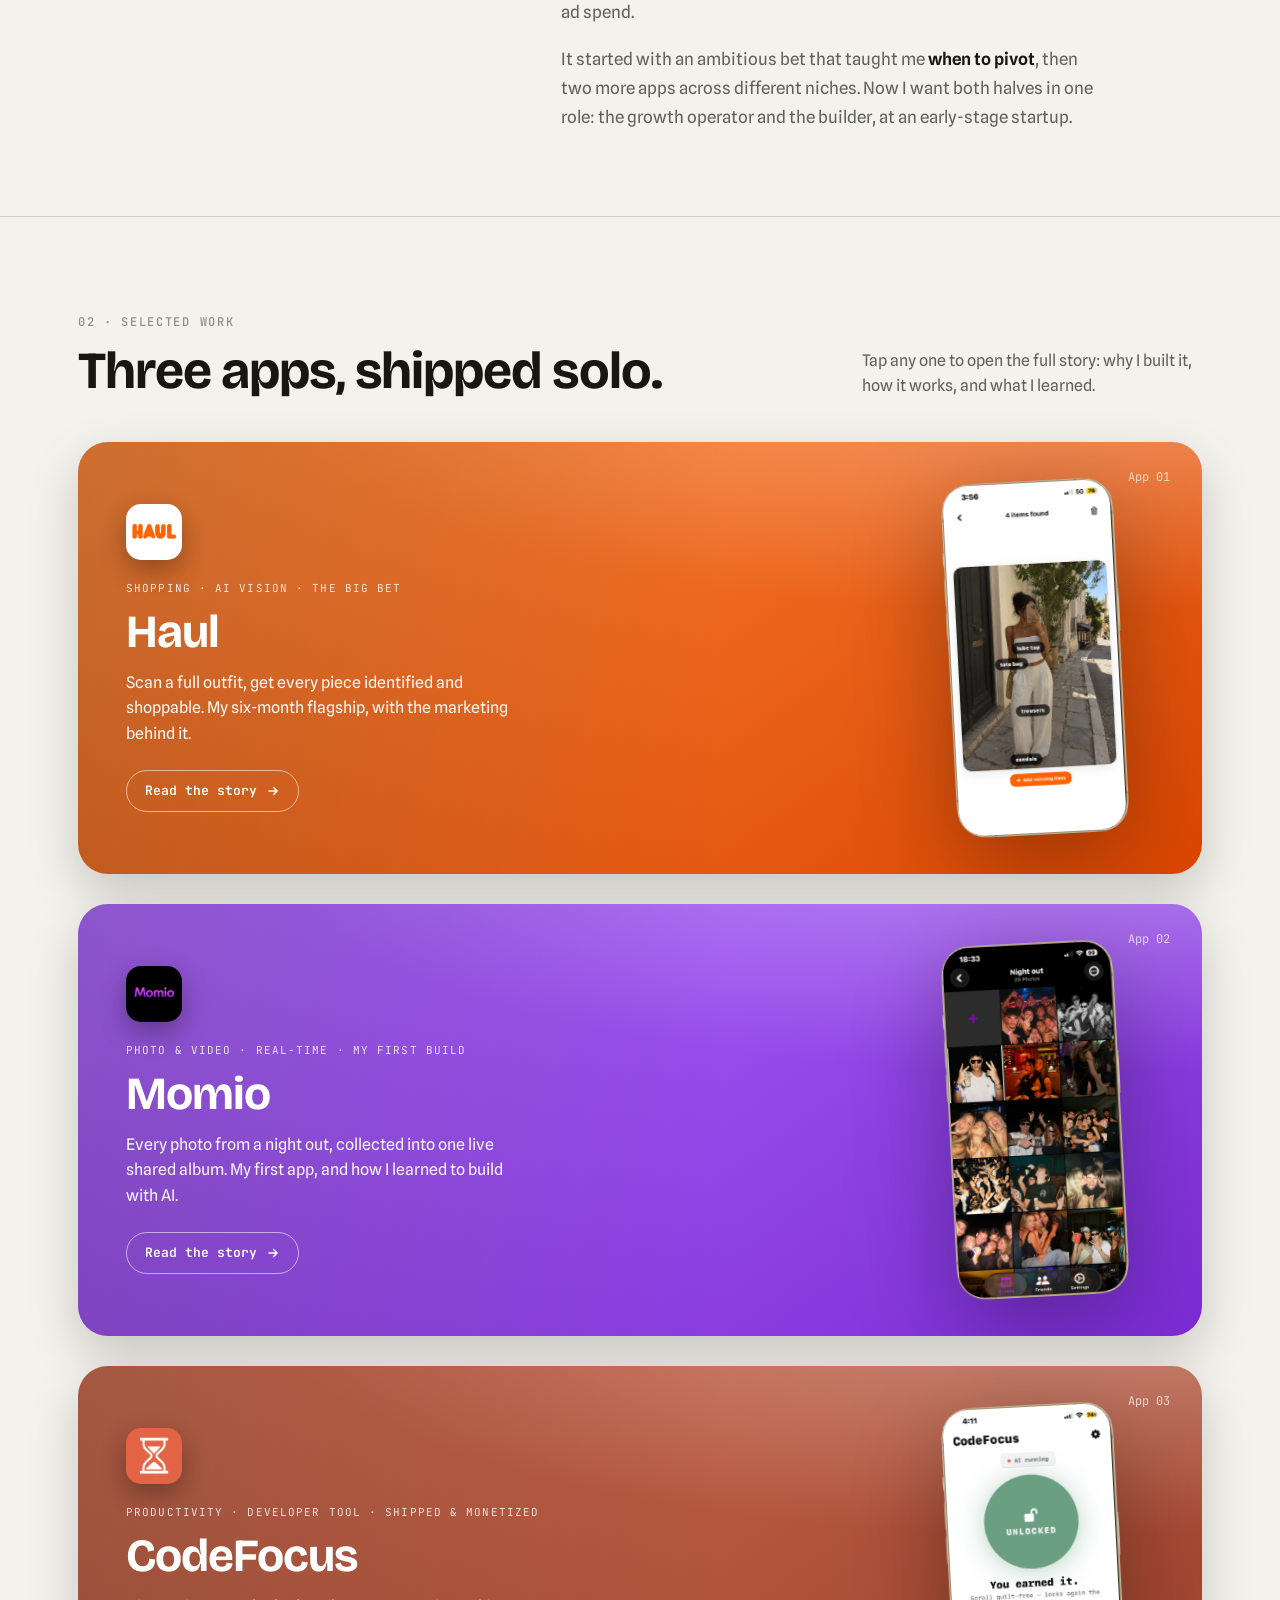
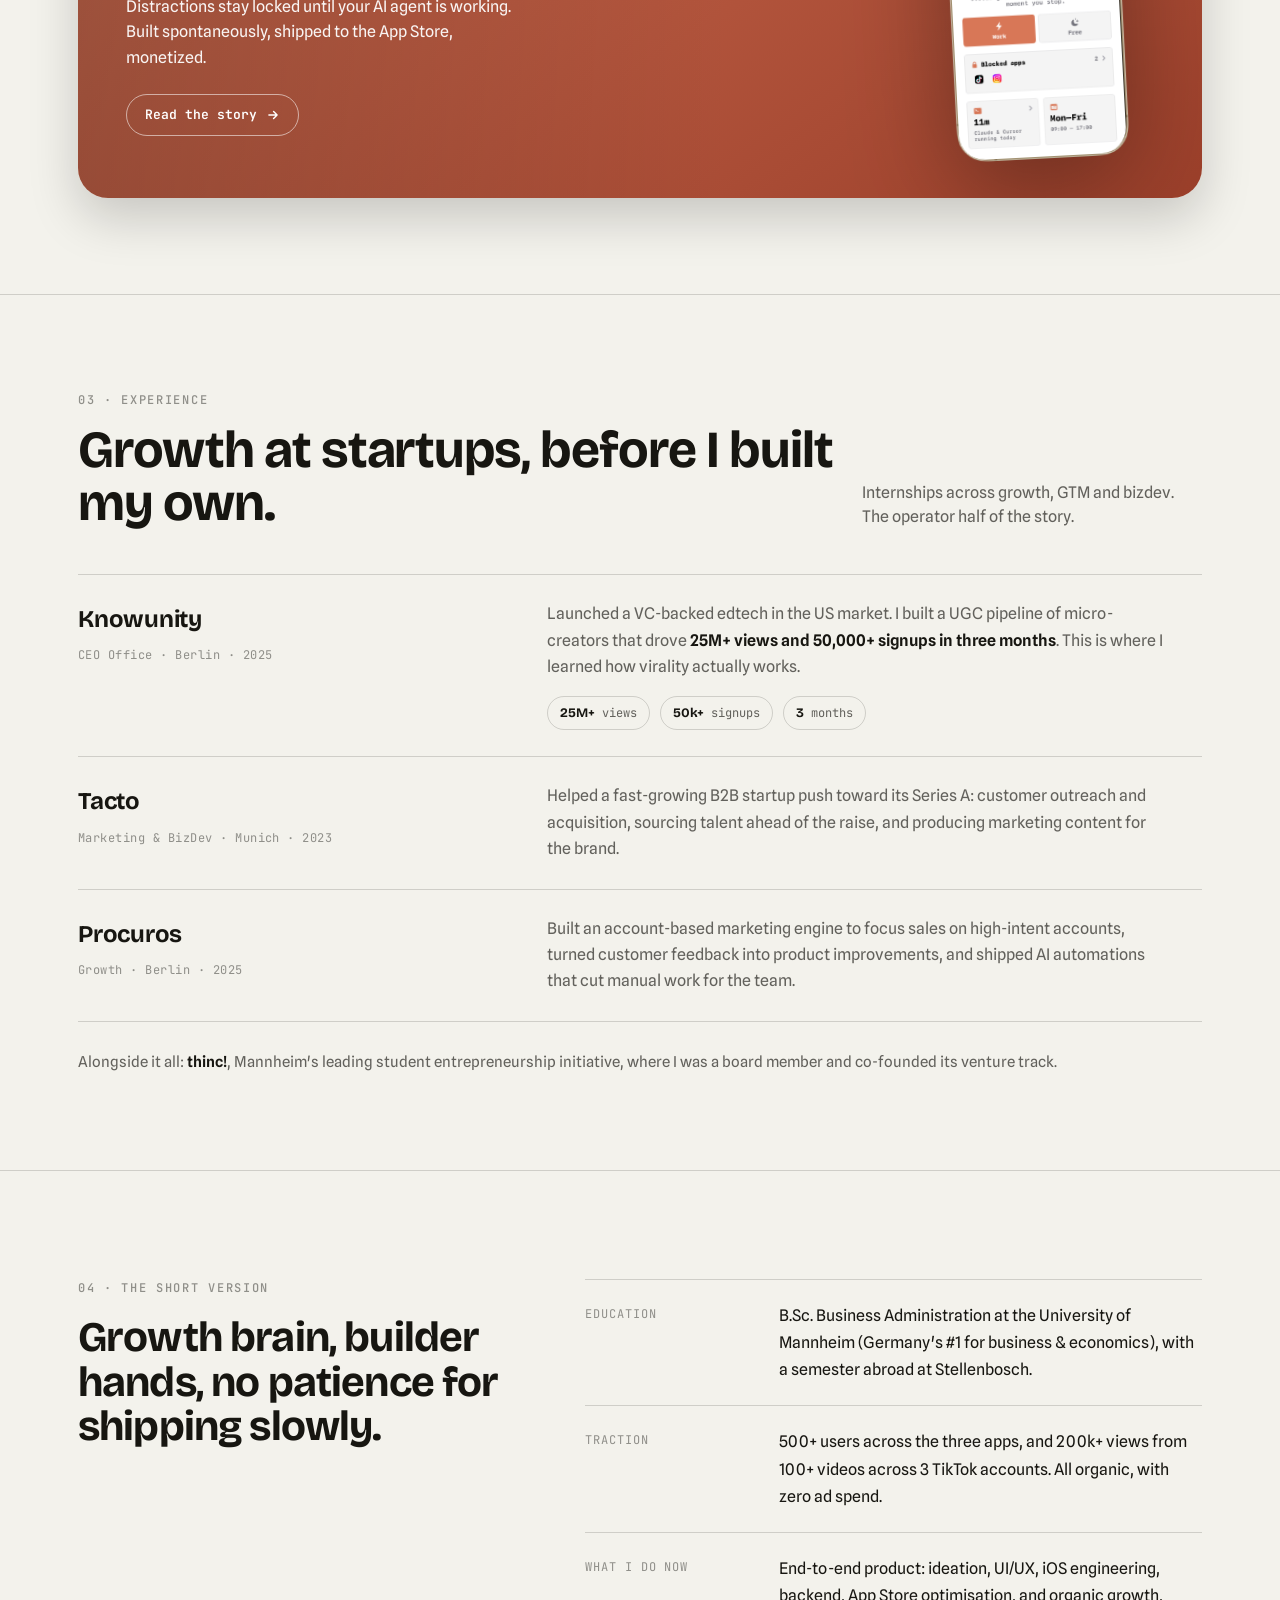
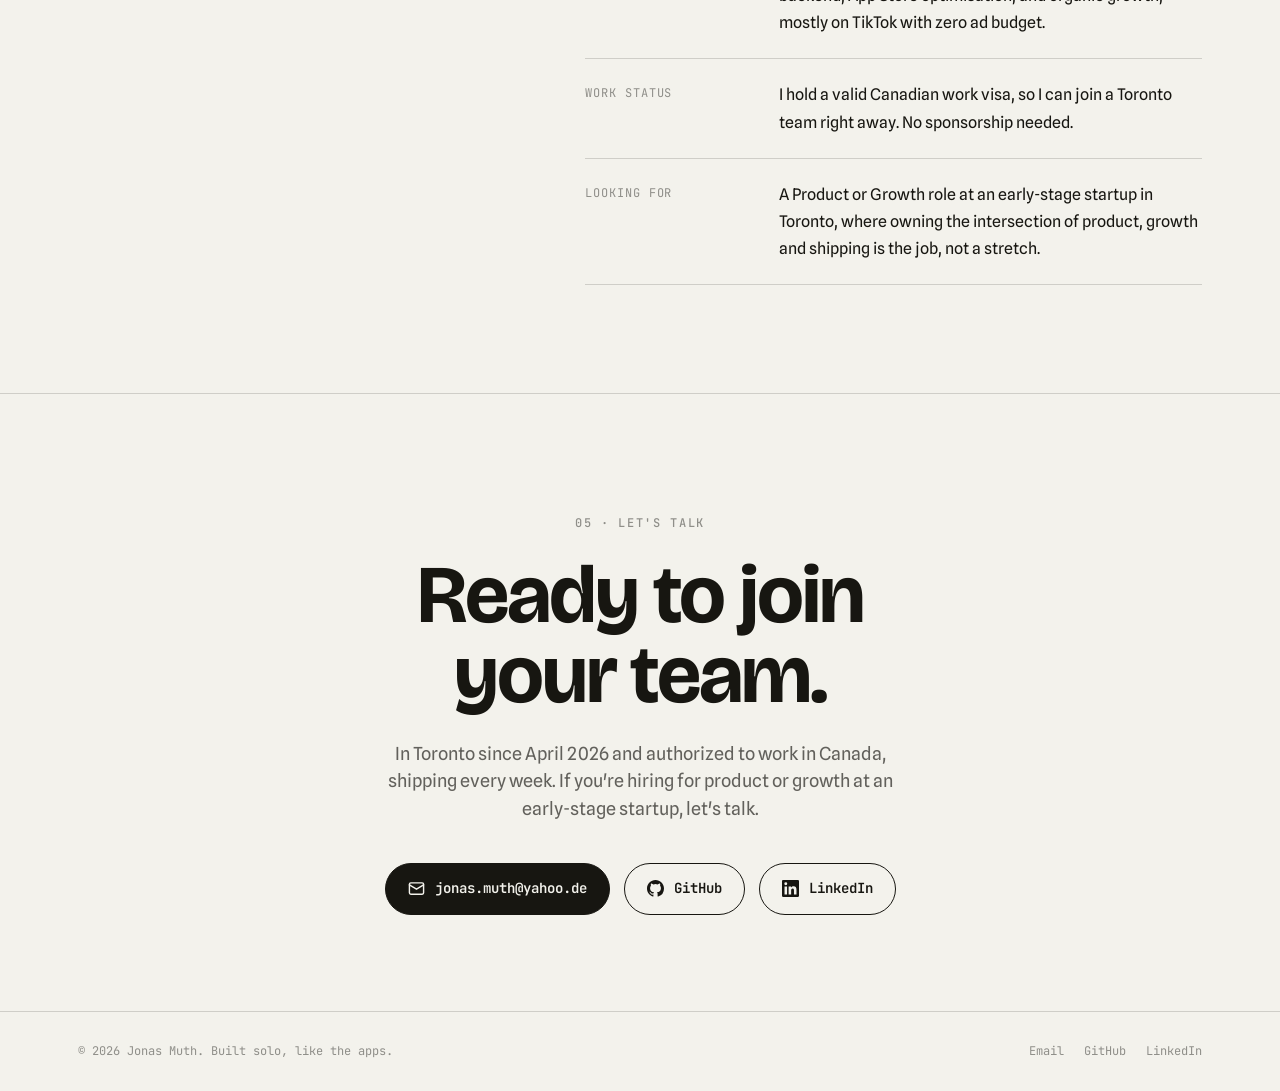
==== commit b6fa0866: "Add gentle scroll-snap (proximity) for a page-like feel; remove Toolkit row from About Co-Authored-B" ====
--- a/index.html
+++ b/index.html
@@ -167,7 +167,6 @@
       <div class="arow"><dt>Traction</dt><dd>500+ users across the three apps, and 200k+ views from 100+ videos across 3 TikTok accounts. All organic, with zero ad spend.</dd></div>
       <div class="arow"><dt>What I do now</dt><dd>End-to-end product: ideation, UI/UX, iOS engineering, backend, App Store optimisation, and organic growth, mostly on TikTok with zero ad budget.</dd></div>
       <div class="arow"><dt>Work status</dt><dd>I hold a valid Canadian work visa, so I can join a Toronto team right away. No sponsorship needed.</dd></div>
-      <div class="arow"><dt>Toolkit</dt><dd><div class="tags"><span>Swift</span><span>SwiftUI</span><span>Supabase</span><span>CloudKit</span><span>Claude Code</span><span>Cursor</span><span>Figma</span><span>Git</span><span>UGC / virality</span><span>TikTok growth</span></div></dd></div>
       <div class="arow"><dt>Looking for</dt><dd>A Product or Growth role at an early-stage startup in Toronto, where owning the intersection of product, growth and shipping is the job, not a stretch.</dd></div>
     </dl>
   </div>
--- a/style.css
+++ b/style.css
@@ -42,7 +42,10 @@
 }
 
 *,*::before,*::after{margin:0;padding:0;box-sizing:border-box}
-html{scroll-behavior:smooth;-webkit-font-smoothing:antialiased;-moz-osx-font-smoothing:grayscale}
+html{scroll-behavior:smooth;-webkit-font-smoothing:antialiased;-moz-osx-font-smoothing:grayscale;
+  scroll-snap-type:y proximity;scroll-padding-top:84px}
+/* each main section gently snaps into view (proximity = never traps long sections) */
+.hero,.credo,.work,.exp,.about,.contact{scroll-snap-align:start}
 body{font-family:var(--body);background:var(--bg);color:var(--fg);line-height:1.55;overflow-x:hidden;transition:background .3s,color .3s}
 a{color:inherit;text-decoration:none}
 img{display:block;max-width:100%}
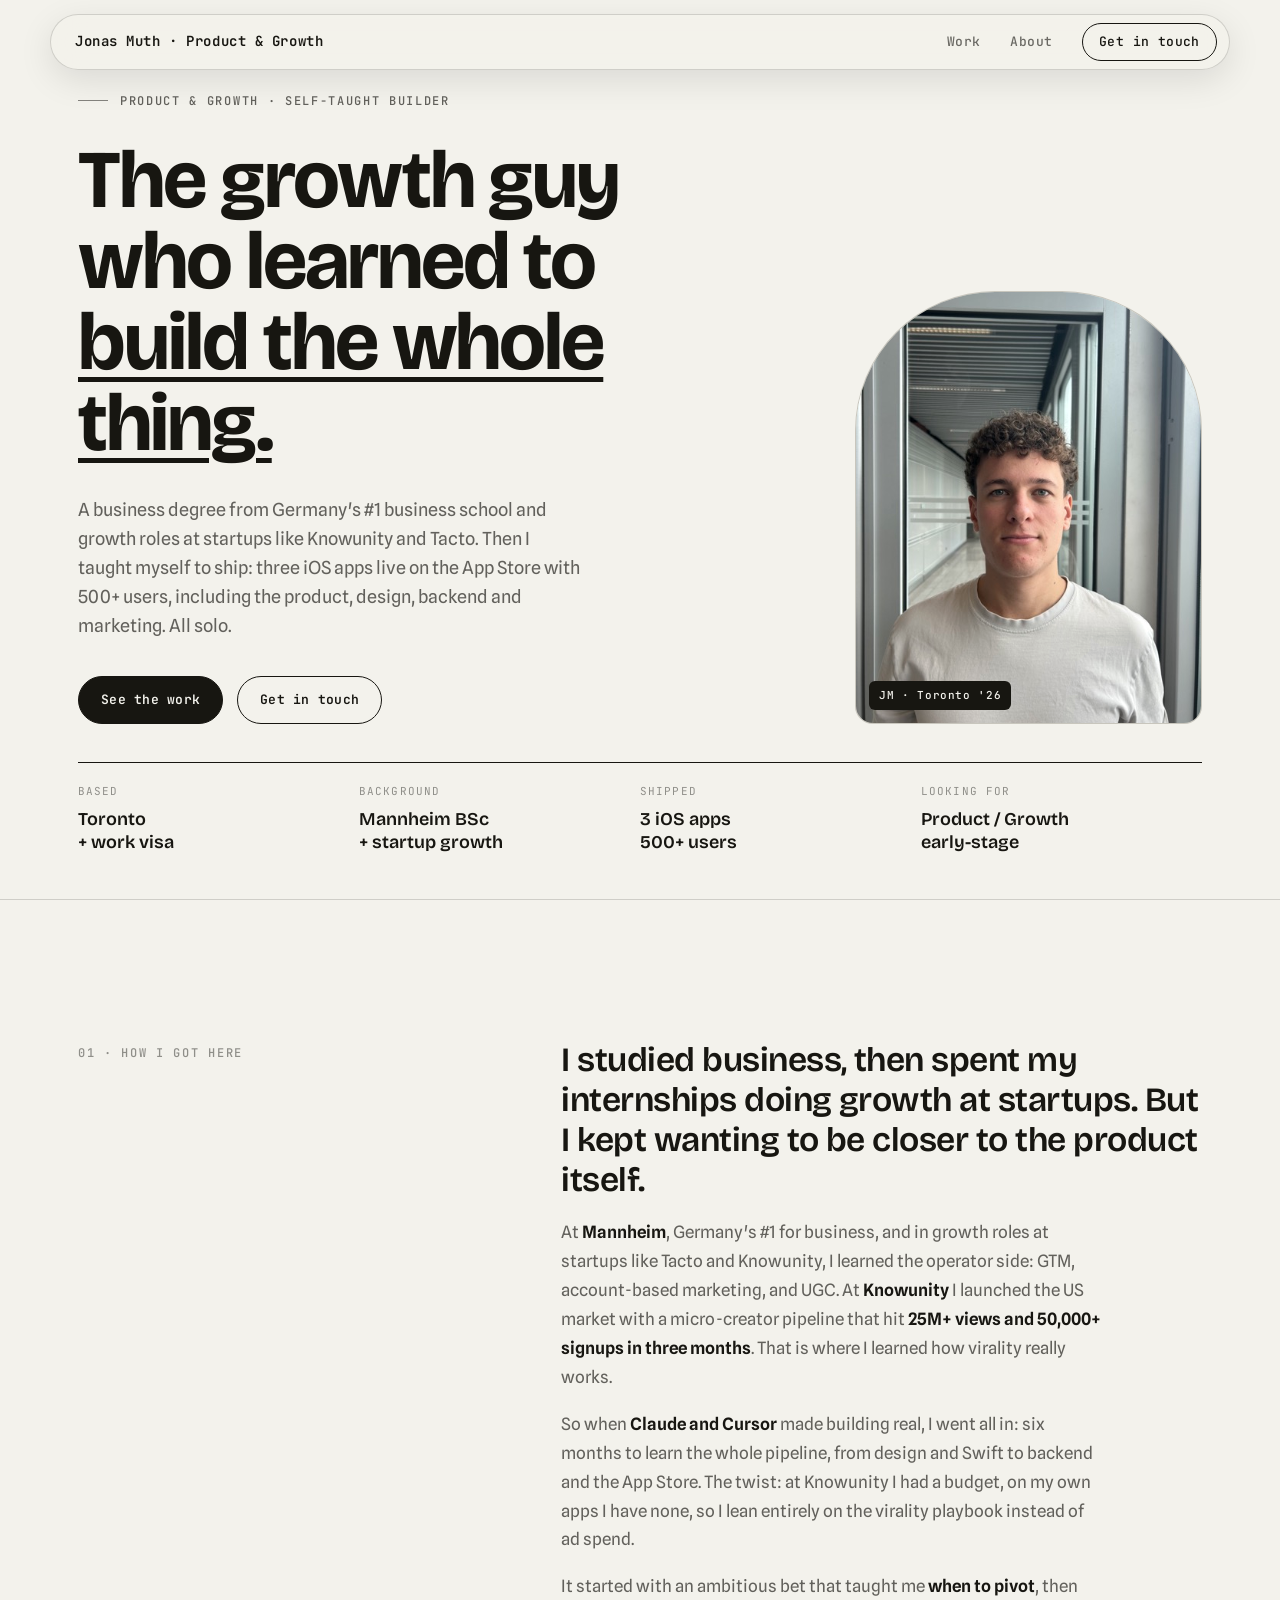
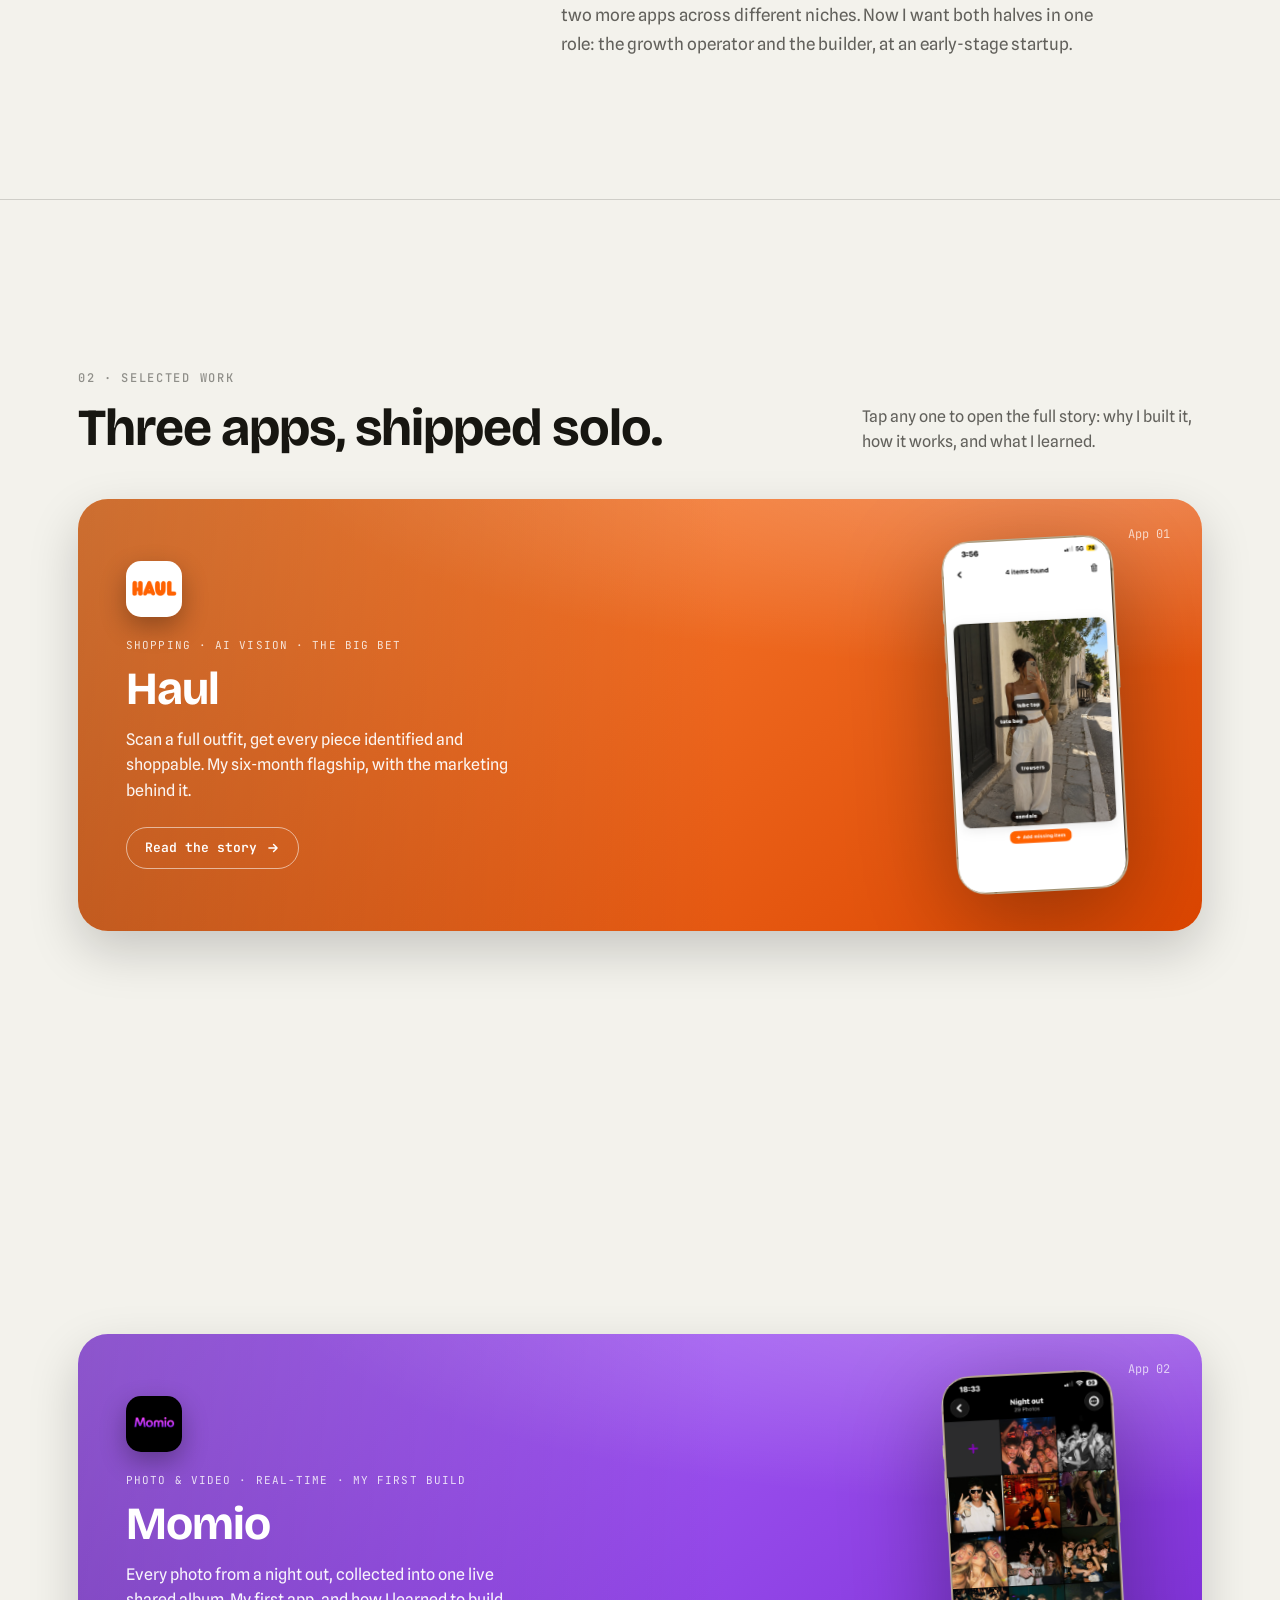
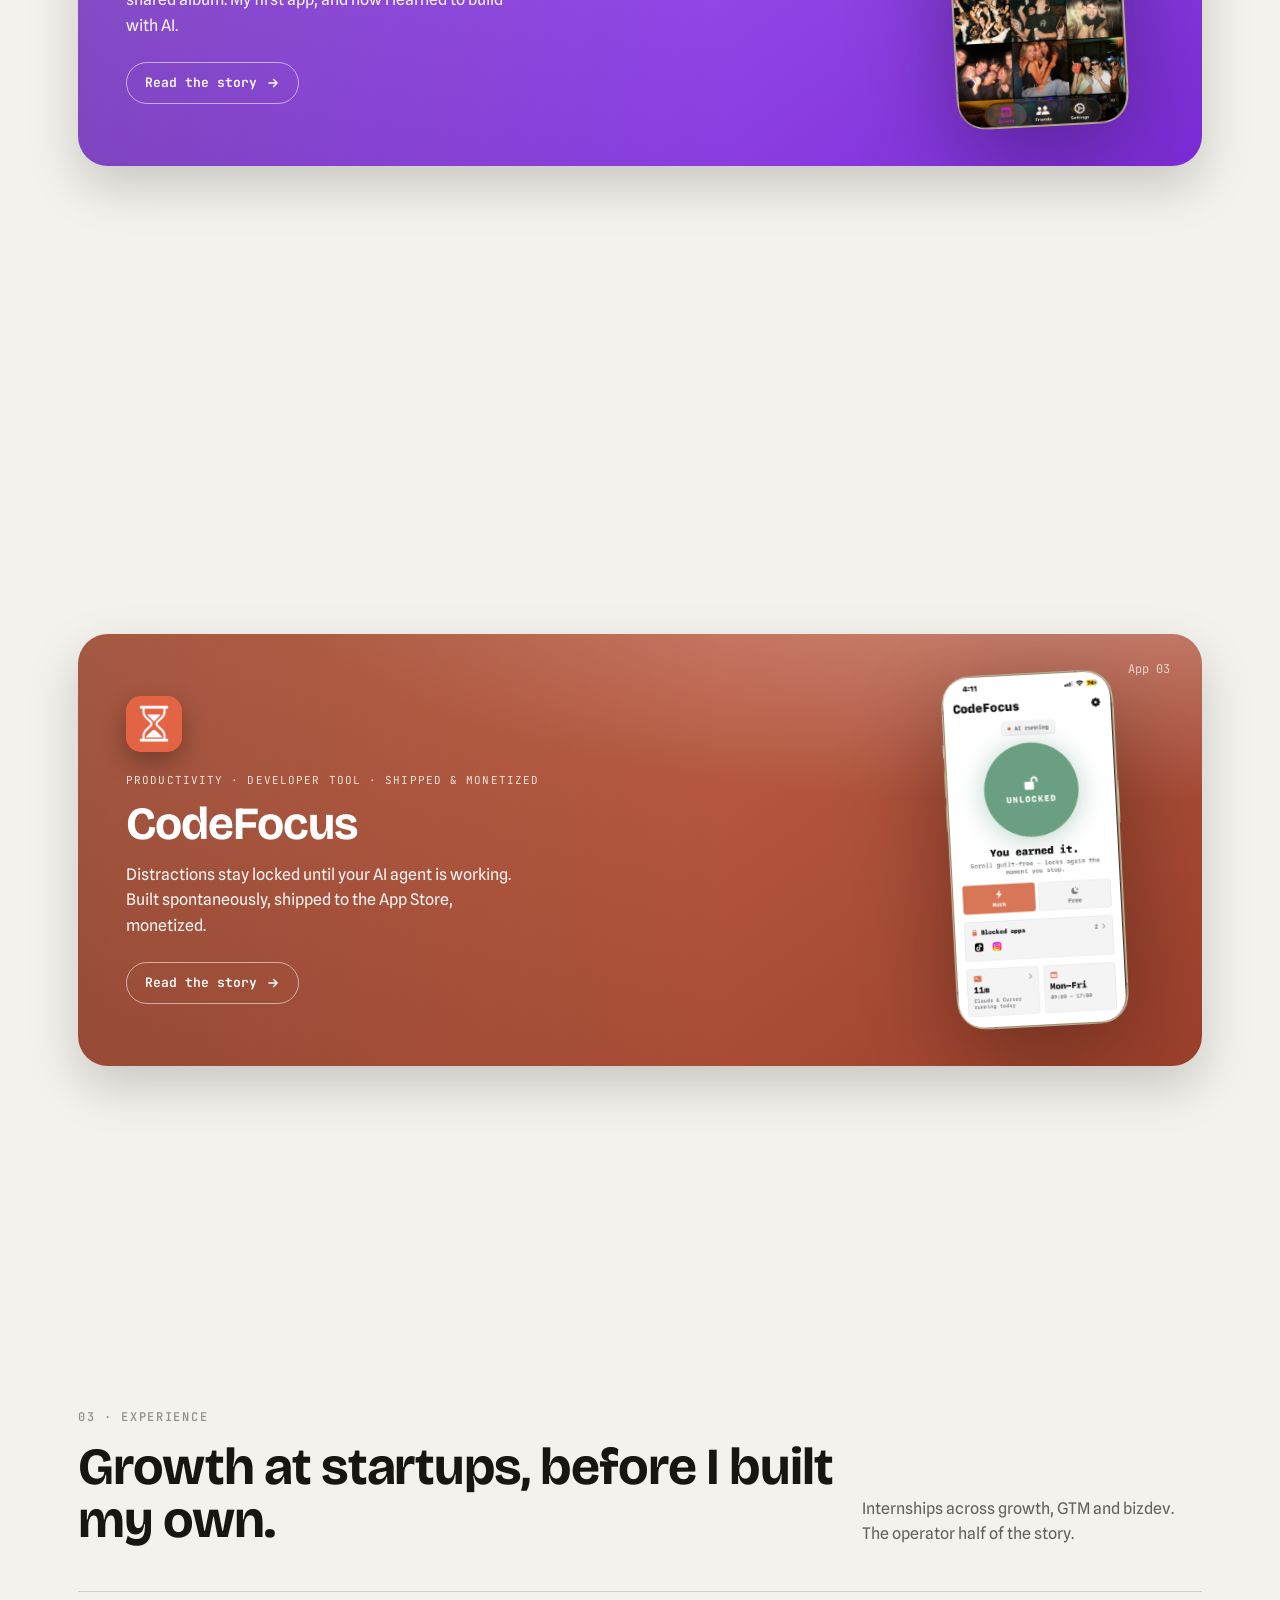
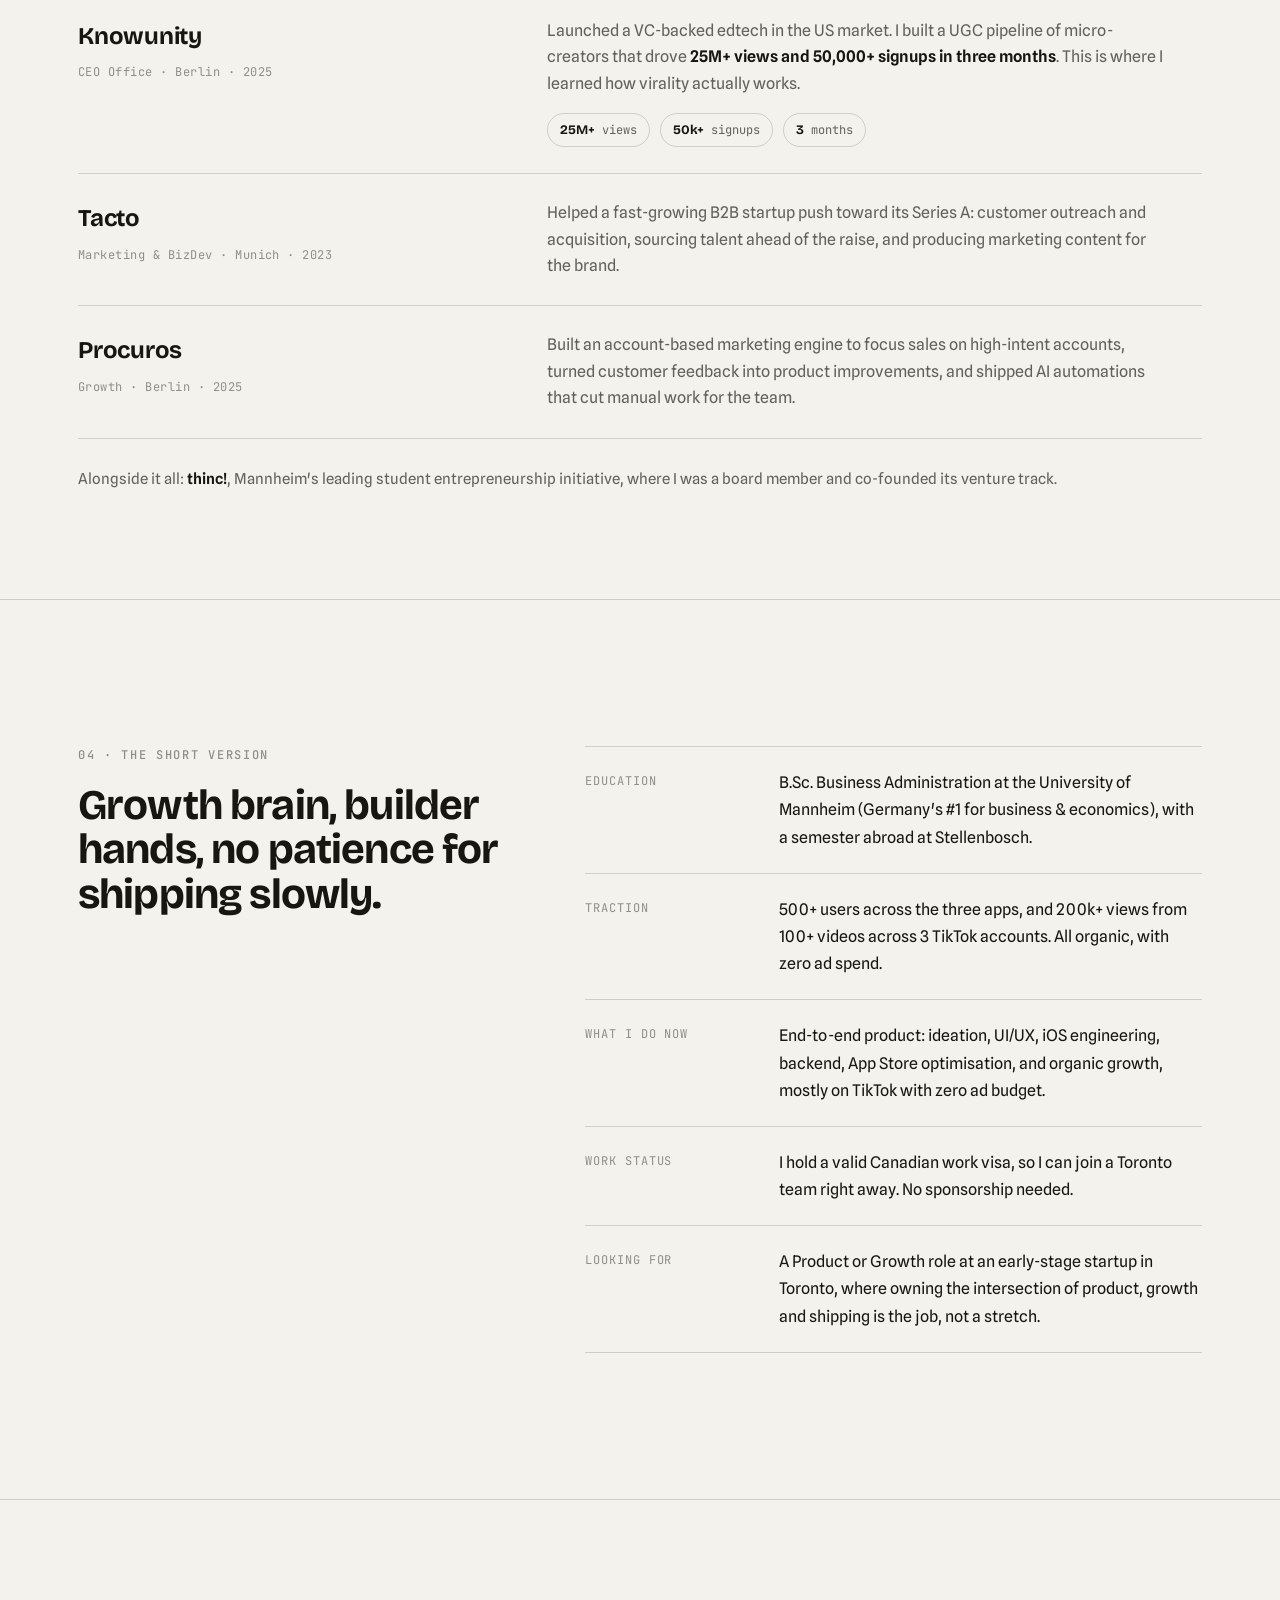
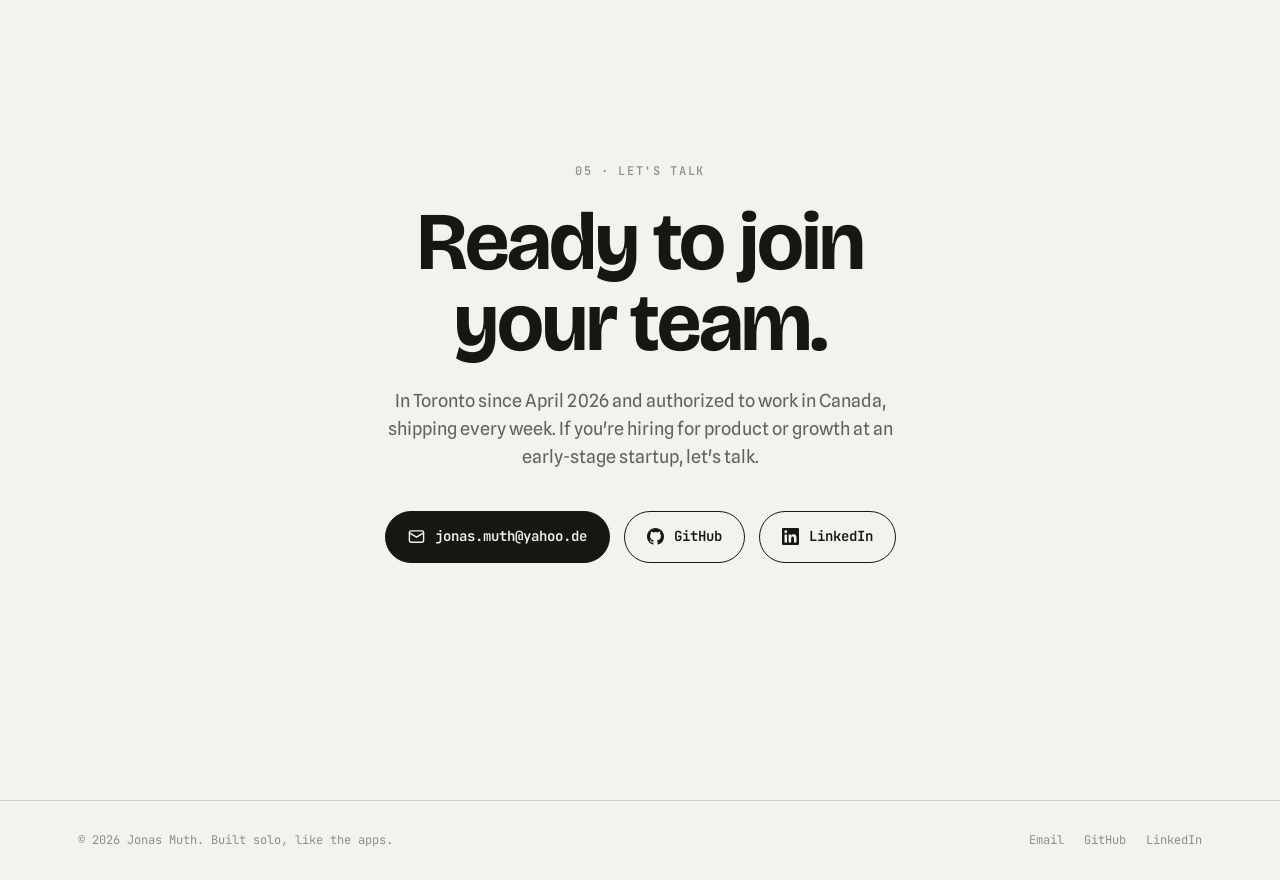
==== commit 004f467a: "Hard pager: mandatory scroll-snap, each section (and each app card) is a full-screen page - body.hom" ====
--- a/index.html
+++ b/index.html
@@ -14,7 +14,7 @@
 <link href="https://fonts.googleapis.com/css2?family=Bricolage+Grotesque:opsz,wght@12..96,500;12..96,600;12..96,700;12..96,800&family=Spline+Sans:wght@400;500;600&family=JetBrains+Mono:wght@400;500;600&family=Baloo+2:wght@600;700;800&display=swap" rel="stylesheet">
 <link rel="stylesheet" href="style.css">
 </head>
-<body>
+<body class="home">
 
 <nav>
   <div class="wrap nav-in">
@@ -70,6 +70,7 @@
 <!-- SELECTED WORK -->
 <section class="work" id="work">
   <div class="wrap">
+    <div class="snap-page">
     <div class="work-head">
       <div class="rise">
         <span class="eyebrow">02 · Selected work</span>
@@ -77,8 +78,6 @@
       </div>
       <p class="rise d1">Tap any one to open the full story: why I built it, how it works, and what I learned.</p>
     </div>
-
-    <div class="cards">
       <a class="card rise" href="haul.html" style="--g1:#FF8A3D;--g2:#DC4500;--ink:#fff">
         <div class="card-copy">
           <img src="haul-icon.png" alt="Haul" class="card-ic">
@@ -92,7 +91,9 @@
         </div>
         <span class="card-arrow">App 01</span>
       </a>
-
+    </div>
+
+    <div class="snap-page">
       <a class="card rise d1" href="momio.html" style="--g1:#B06BFF;--g2:#7C2BD6;--ink:#fff">
         <div class="card-copy">
           <img src="momio-icon.png" alt="Momio" class="card-ic">
@@ -106,7 +107,9 @@
         </div>
         <span class="card-arrow">App 02</span>
       </a>
-
+    </div>
+
+    <div class="snap-page">
       <a class="card rise d2" href="codefocus.html" style="--g1:#CE6E52;--g2:#9B3F2A;--ink:#fff">
         <div class="card-copy">
           <img src="codefocus-icon.png" alt="CodeFocus" class="card-ic">
--- a/style.css
+++ b/style.css
@@ -42,10 +42,20 @@
 }
 
 *,*::before,*::after{margin:0;padding:0;box-sizing:border-box}
-html{scroll-behavior:smooth;-webkit-font-smoothing:antialiased;-moz-osx-font-smoothing:grayscale;
-  scroll-snap-type:y proximity;scroll-padding-top:84px}
-/* each main section gently snaps into view (proximity = never traps long sections) */
-.hero,.credo,.work,.exp,.about,.contact{scroll-snap-align:start}
+html{scroll-behavior:smooth;-webkit-font-smoothing:antialiased;-moz-osx-font-smoothing:grayscale;scroll-padding-top:0}
+/* hard pager (homepage only): every section fills the screen, one hard snap per page */
+body.home{scroll-snap-type:y mandatory}
+.home .hero,.home .credo,.home .exp,.home .about,.home .contact,.home .snap-page{
+  min-height:100vh;scroll-snap-align:start;scroll-snap-stop:always;
+  display:flex;flex-direction:column;justify-content:center}
+.home .work{padding:0;border-bottom:0}
+.home .snap-page{padding:74px 0}
+/* trim the content-heavy hero so it fits one page */
+.home .hero{padding:90px 0 40px}
+.home .ledger{margin-top:38px}
+@media(max-width:920px){
+  .home .hero,.home .credo,.home .exp,.home .about,.home .contact,.home .snap-page{min-height:100svh}
+}
 body{font-family:var(--body);background:var(--bg);color:var(--fg);line-height:1.55;overflow-x:hidden;transition:background .3s,color .3s}
 a{color:inherit;text-decoration:none}
 img{display:block;max-width:100%}
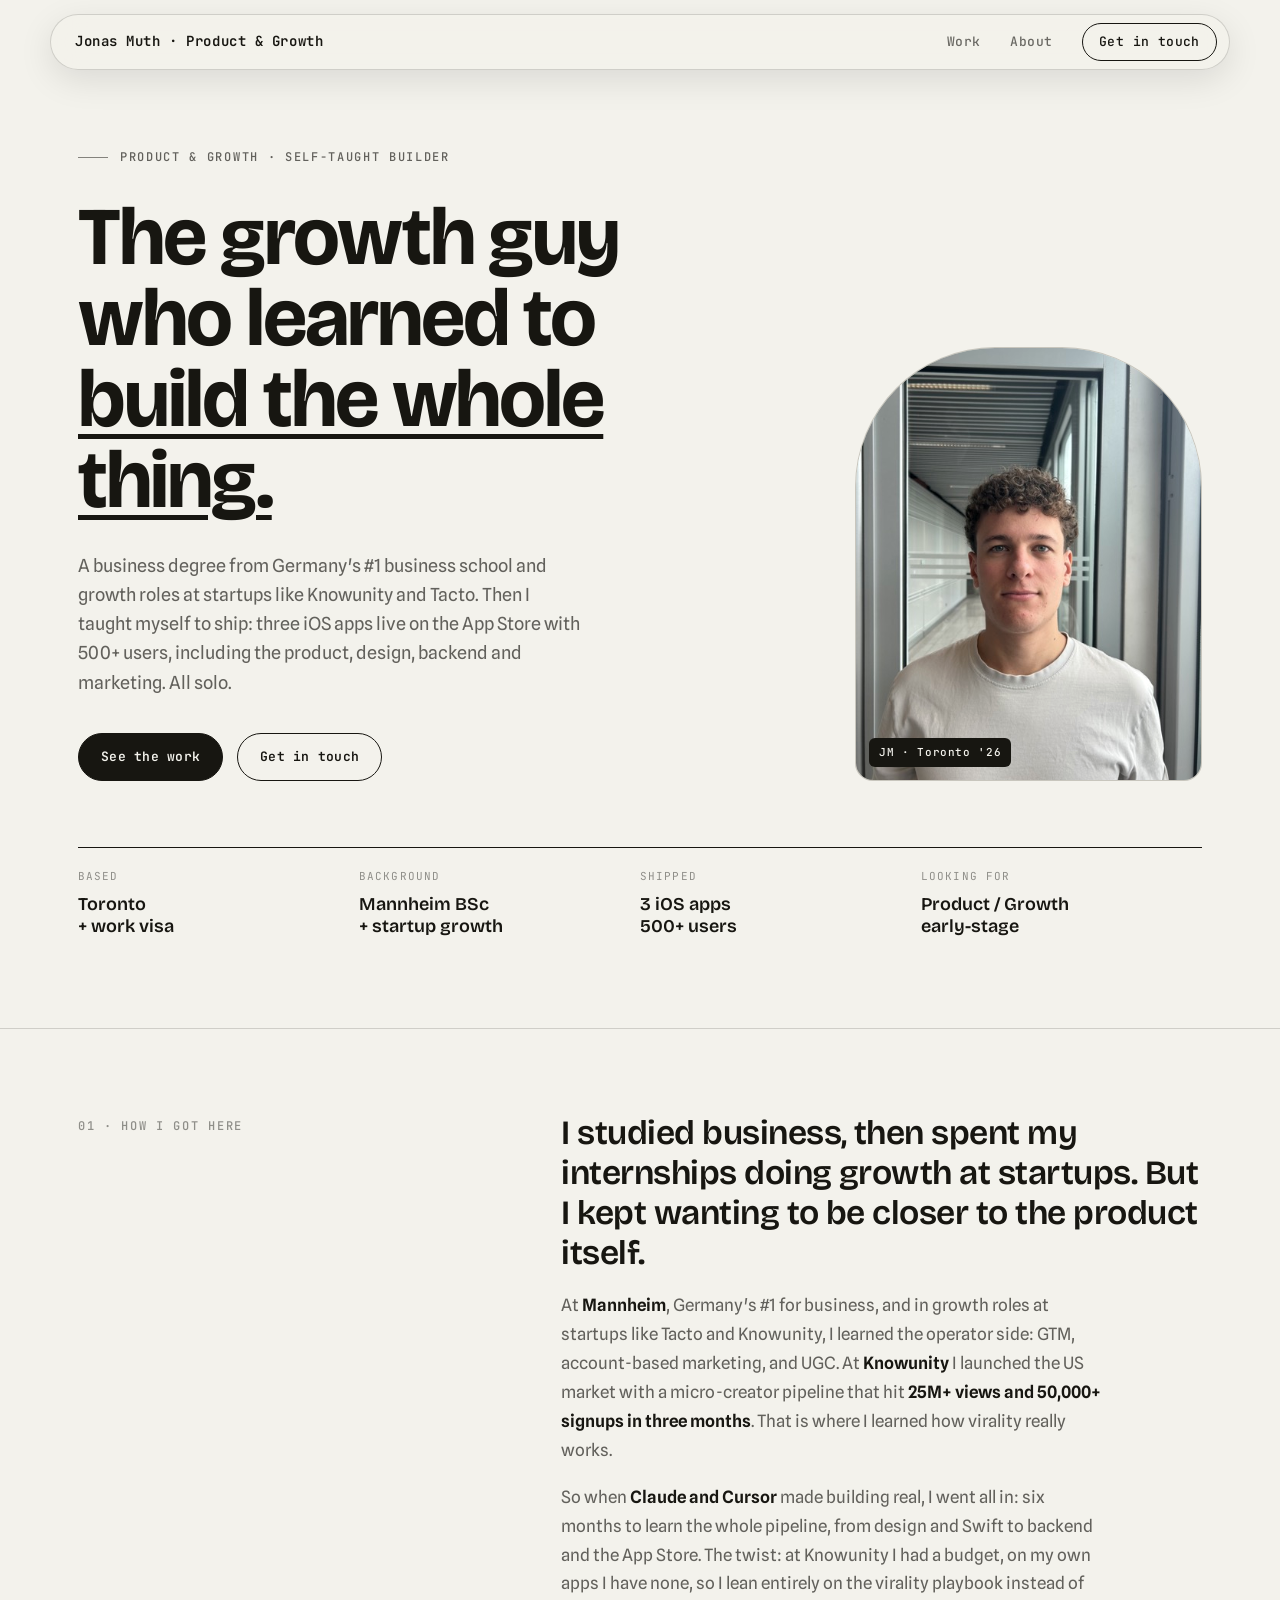
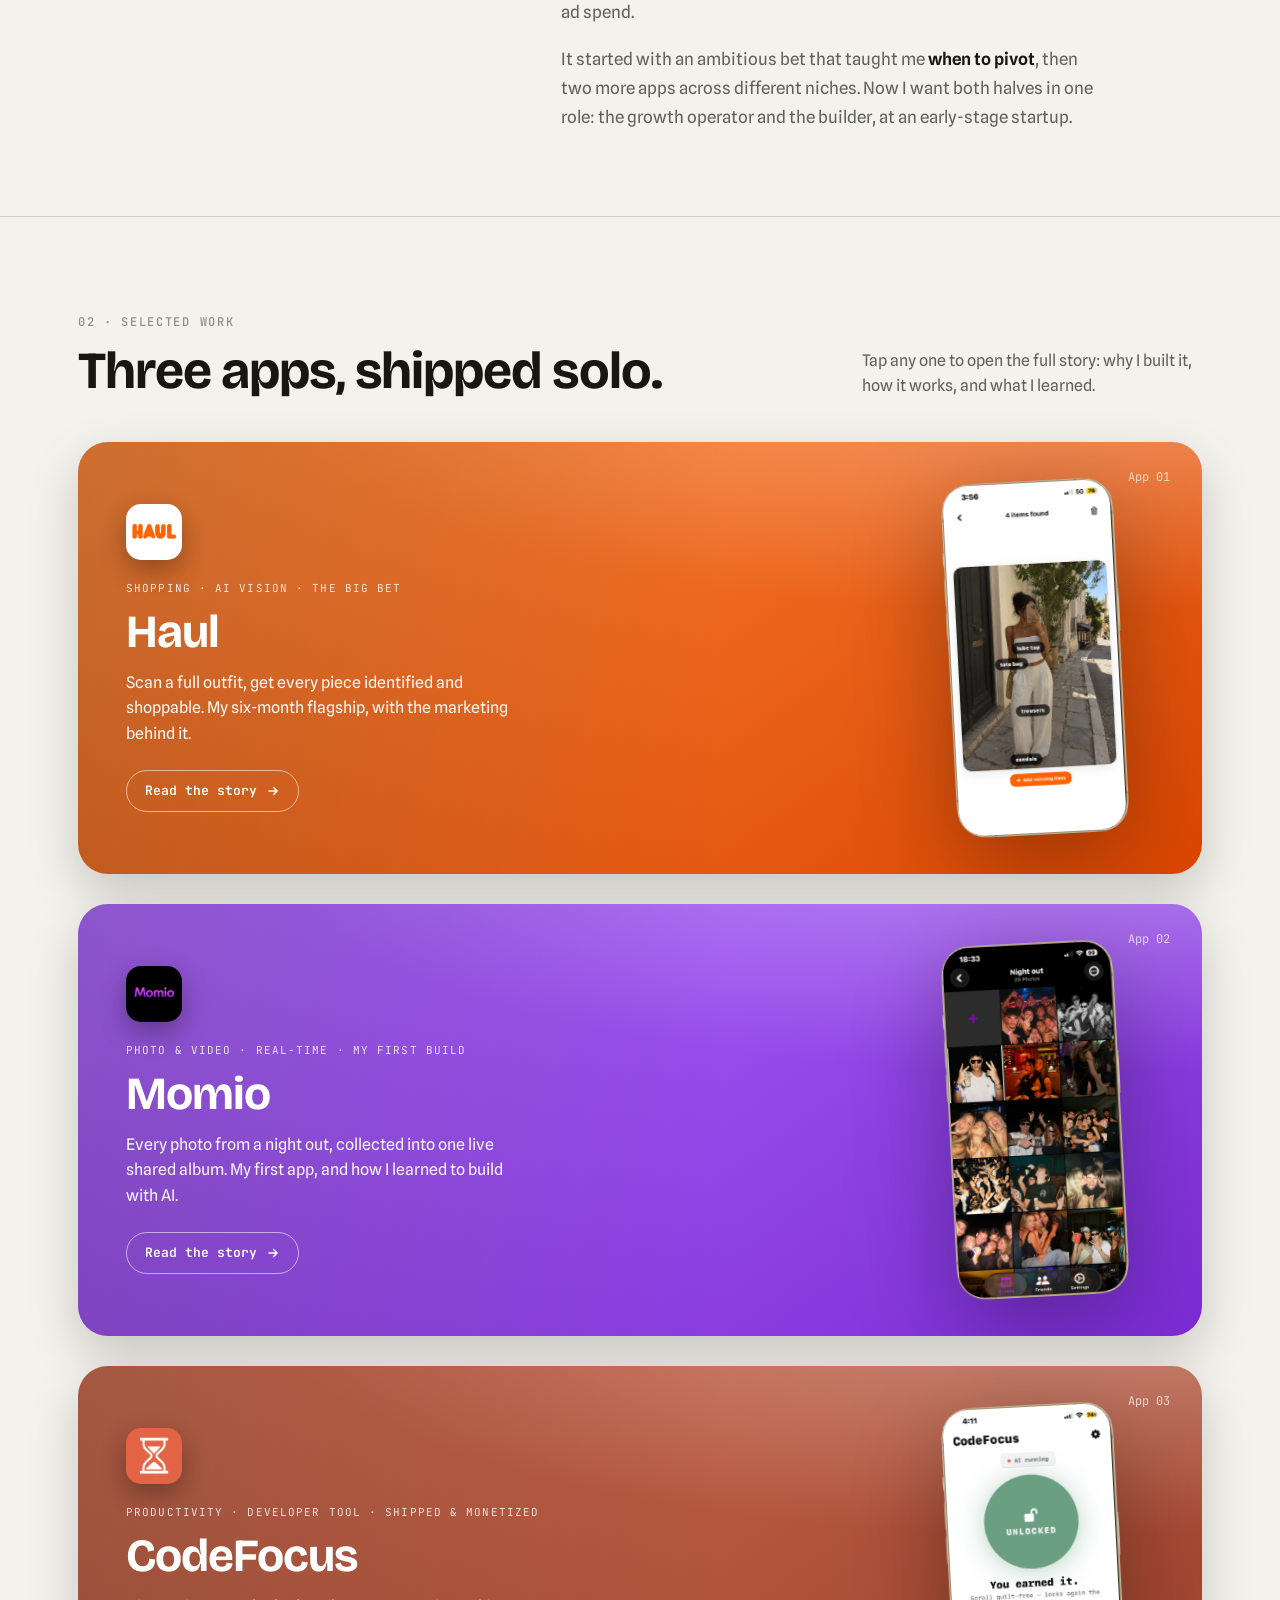
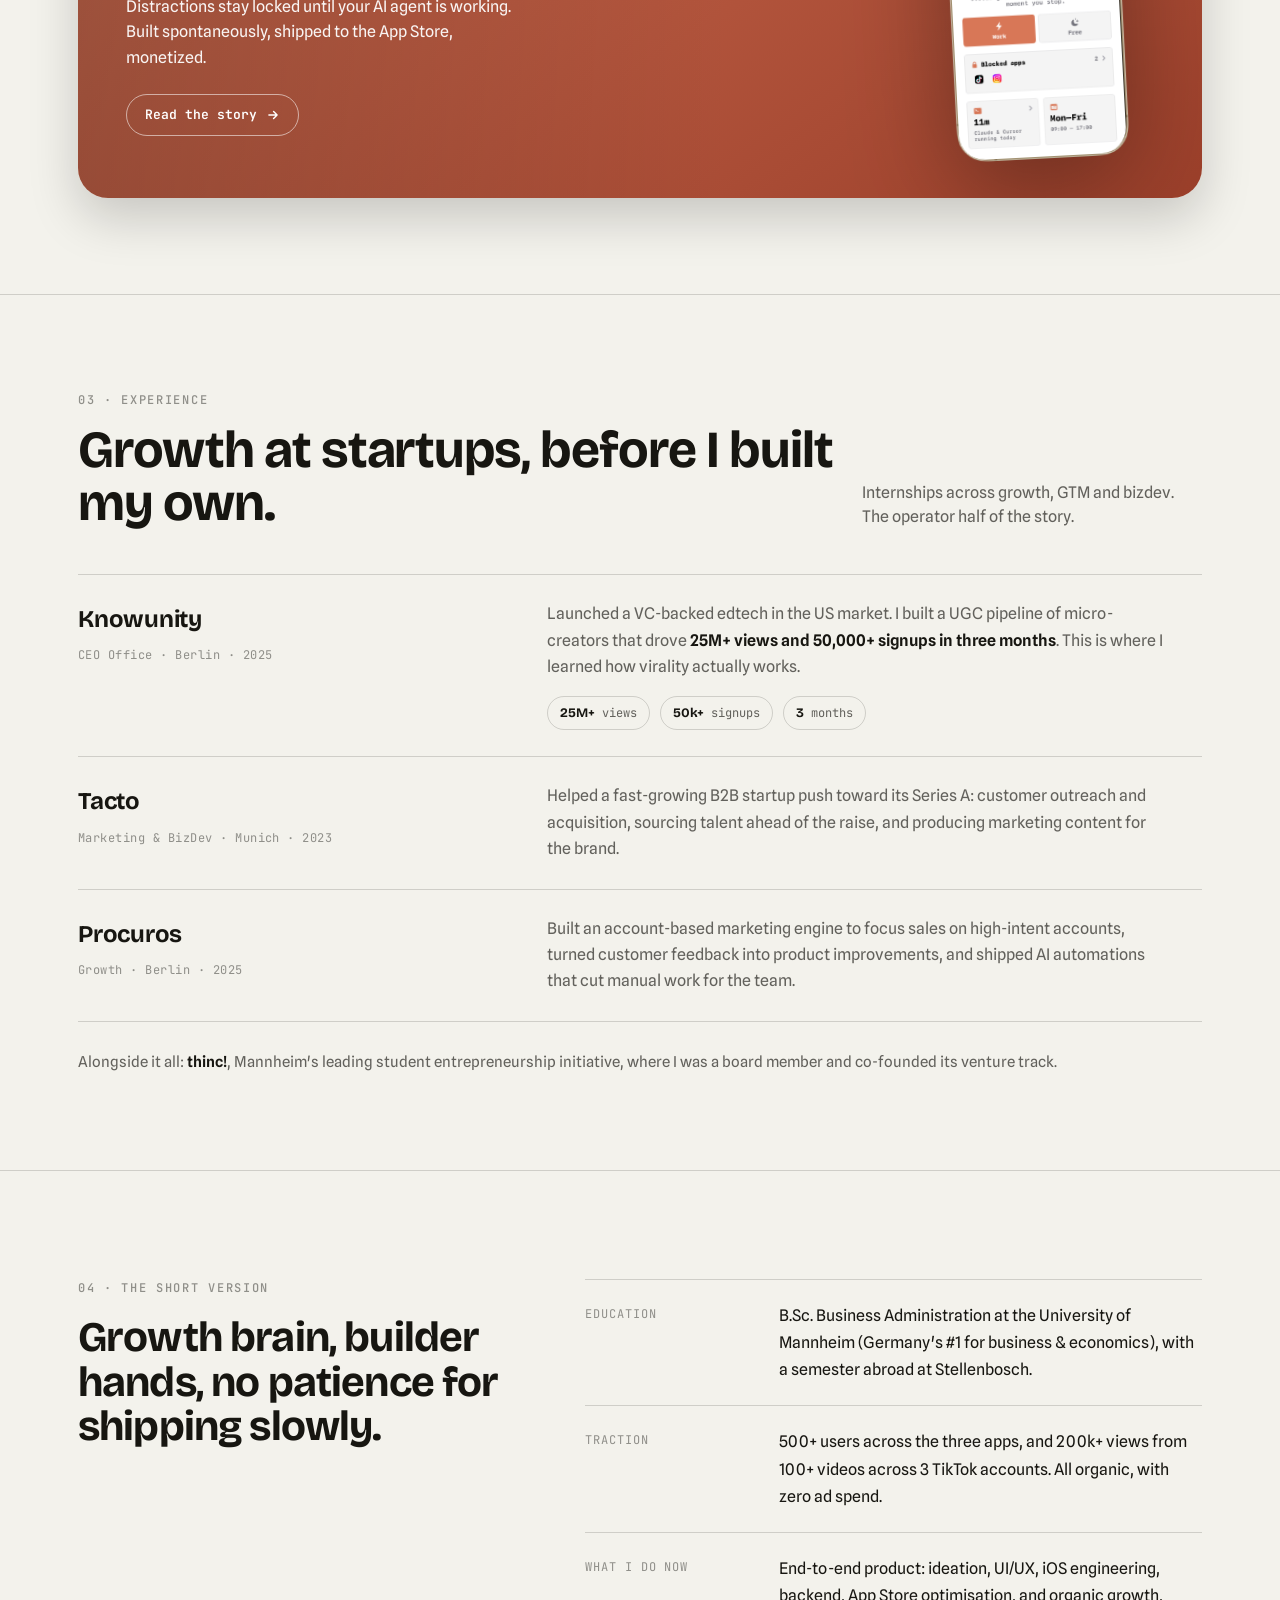
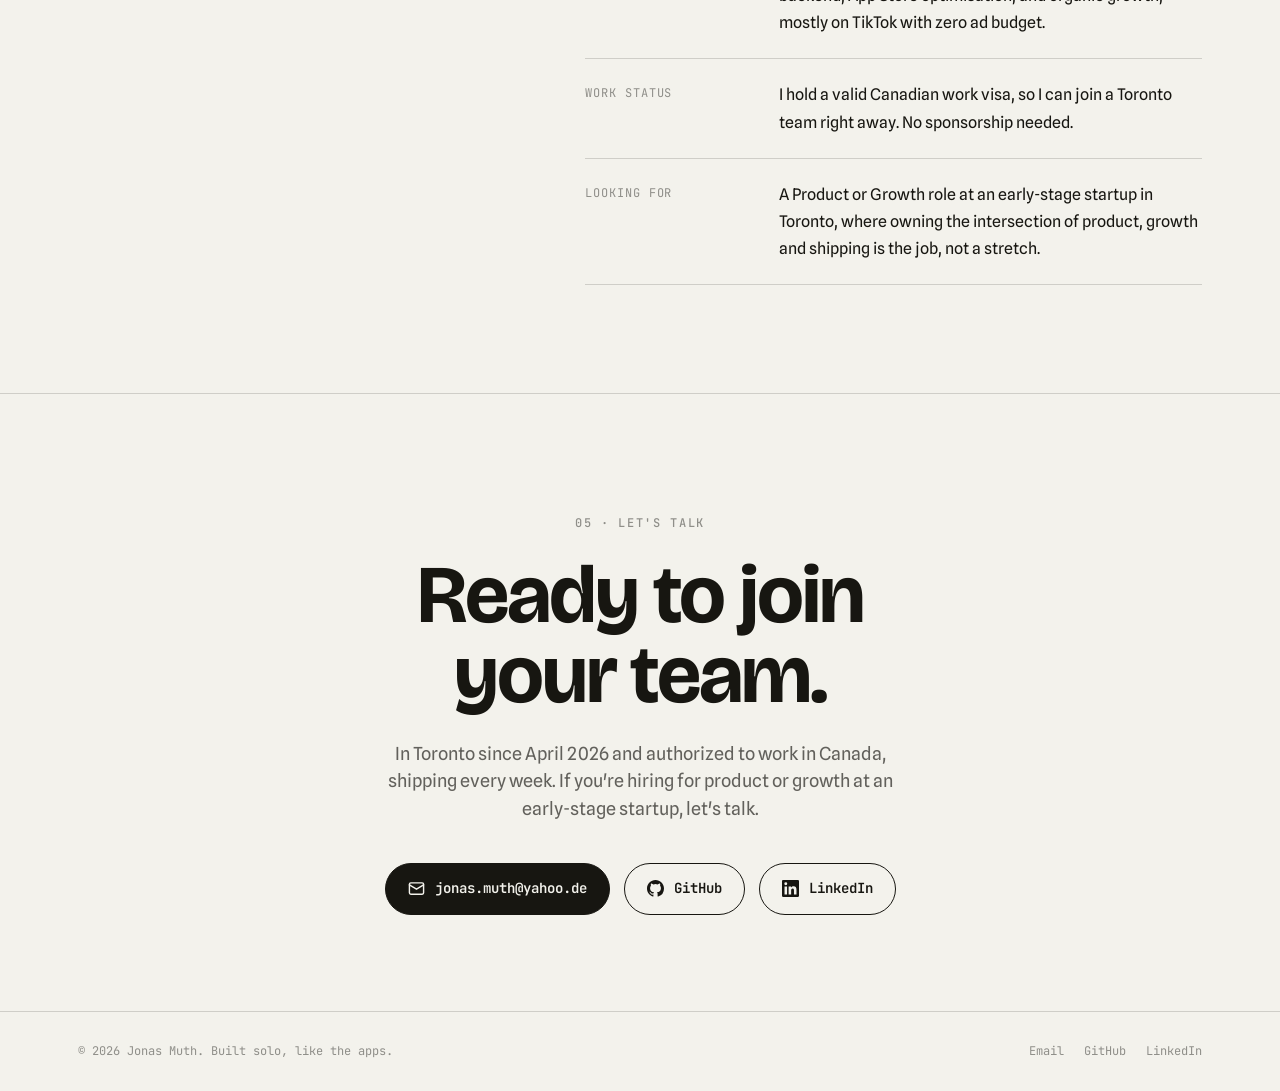
==== commit 81ad0482: "Revert pager: back to normal scrolling (remove scroll-snap and snap-page wrappers) Co-Authored-By: C" ====
--- a/index.html
+++ b/index.html
@@ -14,7 +14,7 @@
 <link href="https://fonts.googleapis.com/css2?family=Bricolage+Grotesque:opsz,wght@12..96,500;12..96,600;12..96,700;12..96,800&family=Spline+Sans:wght@400;500;600&family=JetBrains+Mono:wght@400;500;600&family=Baloo+2:wght@600;700;800&display=swap" rel="stylesheet">
 <link rel="stylesheet" href="style.css">
 </head>
-<body class="home">
+<body>
 
 <nav>
   <div class="wrap nav-in">
@@ -70,7 +70,6 @@
 <!-- SELECTED WORK -->
 <section class="work" id="work">
   <div class="wrap">
-    <div class="snap-page">
     <div class="work-head">
       <div class="rise">
         <span class="eyebrow">02 · Selected work</span>
@@ -78,6 +77,8 @@
       </div>
       <p class="rise d1">Tap any one to open the full story: why I built it, how it works, and what I learned.</p>
     </div>
+
+    <div class="cards">
       <a class="card rise" href="haul.html" style="--g1:#FF8A3D;--g2:#DC4500;--ink:#fff">
         <div class="card-copy">
           <img src="haul-icon.png" alt="Haul" class="card-ic">
@@ -91,9 +92,7 @@
         </div>
         <span class="card-arrow">App 01</span>
       </a>
-    </div>
-
-    <div class="snap-page">
+
       <a class="card rise d1" href="momio.html" style="--g1:#B06BFF;--g2:#7C2BD6;--ink:#fff">
         <div class="card-copy">
           <img src="momio-icon.png" alt="Momio" class="card-ic">
@@ -107,9 +106,7 @@
         </div>
         <span class="card-arrow">App 02</span>
       </a>
-    </div>
-
-    <div class="snap-page">
+
       <a class="card rise d2" href="codefocus.html" style="--g1:#CE6E52;--g2:#9B3F2A;--ink:#fff">
         <div class="card-copy">
           <img src="codefocus-icon.png" alt="CodeFocus" class="card-ic">
--- a/style.css
+++ b/style.css
@@ -42,20 +42,7 @@
 }
 
 *,*::before,*::after{margin:0;padding:0;box-sizing:border-box}
-html{scroll-behavior:smooth;-webkit-font-smoothing:antialiased;-moz-osx-font-smoothing:grayscale;scroll-padding-top:0}
-/* hard pager (homepage only): every section fills the screen, one hard snap per page */
-body.home{scroll-snap-type:y mandatory}
-.home .hero,.home .credo,.home .exp,.home .about,.home .contact,.home .snap-page{
-  min-height:100vh;scroll-snap-align:start;scroll-snap-stop:always;
-  display:flex;flex-direction:column;justify-content:center}
-.home .work{padding:0;border-bottom:0}
-.home .snap-page{padding:74px 0}
-/* trim the content-heavy hero so it fits one page */
-.home .hero{padding:90px 0 40px}
-.home .ledger{margin-top:38px}
-@media(max-width:920px){
-  .home .hero,.home .credo,.home .exp,.home .about,.home .contact,.home .snap-page{min-height:100svh}
-}
+html{scroll-behavior:smooth;-webkit-font-smoothing:antialiased;-moz-osx-font-smoothing:grayscale;scroll-padding-top:80px}
 body{font-family:var(--body);background:var(--bg);color:var(--fg);line-height:1.55;overflow-x:hidden;transition:background .3s,color .3s}
 a{color:inherit;text-decoration:none}
 img{display:block;max-width:100%}
